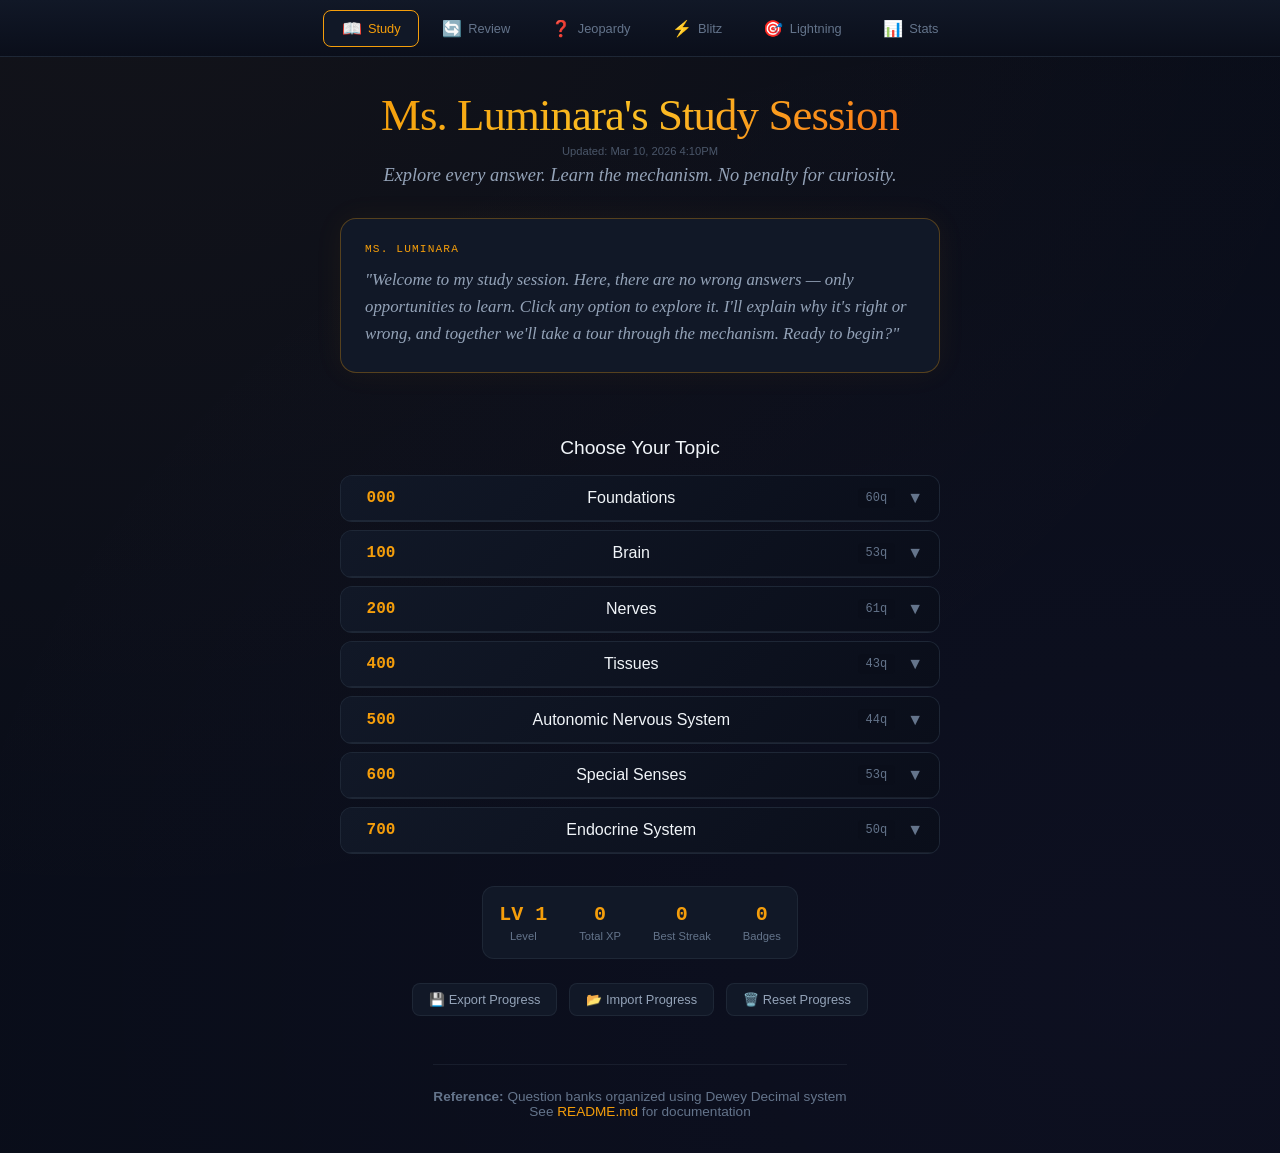
==== index.html @ c0845fdb "Update timestamp to 4:10PM 🤖 Generated with [Claude Code](https://claude.com/claude-code)  Co-Author" ====
<!DOCTYPE html>
<html lang="en">
<head>
  <meta charset="UTF-8">
  <meta name="viewport" content="width=device-width, initial-scale=1.0, maximum-scale=1.0, user-scalable=no, viewport-fit=cover">
  <meta name="apple-mobile-web-app-capable" content="yes">
  <meta name="apple-mobile-web-app-status-bar-style" content="black-translucent">
  <meta name="apple-mobile-web-app-title" content="Luminara Quiz">
  <meta name="theme-color" content="#f5c542">
  <meta name="description" content="Gamified anatomy & physiology quiz with RPG mechanics - by Ms. Luminara">
  <title>Ms. Luminara's Quiz Lab</title>

  <!-- PWA Manifest -->
  <link rel="manifest" href="manifest.json">

  <!-- iOS Icons -->
  <link rel="apple-touch-icon" href="icons/icon-192.png">
  <link rel="apple-touch-icon" sizes="180x180" href="icons/icon-180.png">

  <!-- Stylesheets -->
  <link rel="stylesheet" href="000-core/000.0-styles.css">
  <link rel="stylesheet" href="000-core/000.0-dev-panel.css">
  <style>
    /* ==================== MODE NAV TABS ==================== */
    .mode-nav {
      display: flex;
      justify-content: center;
      gap: 0.25rem;
      padding: 0.6rem 1rem;
      background: linear-gradient(180deg, var(--bg-card) 0%, var(--bg-deep) 100%);
      border-bottom: 1px solid var(--border);
      position: sticky;
      top: 0;
      z-index: 90;
    }

    .mode-tab {
      padding: 0.5rem 1.1rem;
      background: transparent;
      border: 1px solid transparent;
      border-radius: 8px;
      color: var(--text-dim);
      font-size: 0.8rem;
      cursor: pointer;
      transition: all 0.15s;
      display: flex;
      align-items: center;
      gap: 0.4rem;
      font-family: inherit;
    }

    .mode-tab:hover {
      background: var(--bg-card);
      color: var(--text-primary);
    }

    .mode-tab.active {
      background: var(--bg-card);
      border-color: var(--glow-warm);
      color: var(--glow-warm);
    }

    .mode-tab .icon { font-size: 1rem; }

    .mode-tab .badge {
      background: var(--incorrect);
      color: #fff;
      font-size: 0.6rem;
      padding: 0.1rem 0.4rem;
      border-radius: 10px;
      font-weight: 600;
      margin-left: 0.25rem;
    }

    /* ==================== MODULE CONTAINERS ==================== */
    .module-container { display: none; }
    .module-container.active { display: block; }

    /* ==================== BLITZ MODE ==================== */
    .blitz-container {
      max-width: 700px;
      margin: 2rem auto;
      padding: 0 1rem;
    }

    .blitz-header {
      background: var(--bg-card);
      border: 1px solid var(--border);
      border-radius: 12px;
      padding: 1.25rem;
      margin-bottom: 1rem;
      display: flex;
      justify-content: space-between;
      align-items: center;
    }

    .blitz-timer {
      font-size: 2.5rem;
      font-weight: 700;
      color: var(--glow-warm);
      font-variant-numeric: tabular-nums;
    }

    .blitz-timer.warning { color: #fbbf24; }
    .blitz-timer.danger { color: var(--incorrect); animation: blink 0.5s infinite; }

    @keyframes blink {
      0%, 100% { opacity: 1; }
      50% { opacity: 0.5; }
    }

    .blitz-score-display {
      text-align: right;
    }

    .blitz-score-display .score {
      font-size: 2rem;
      font-weight: 700;
      color: var(--correct);
    }

    .blitz-score-display .label {
      font-size: 0.75rem;
      color: var(--text-muted);
    }

    .blitz-start-btn {
      width: 100%;
      padding: 1.25rem;
      background: linear-gradient(135deg, var(--glow-warm) 0%, #f59e0b 100%);
      border: none;
      border-radius: 10px;
      color: #000;
      font-size: 1.2rem;
      font-weight: 700;
      cursor: pointer;
      transition: transform 0.1s, box-shadow 0.2s;
      margin-bottom: 1rem;
    }

    .blitz-start-btn:hover {
      transform: scale(1.02);
      box-shadow: 0 4px 20px rgba(245, 158, 11, 0.3);
    }

    .blitz-question-card {
      background: var(--bg-card);
      border: 1px solid var(--border);
      border-radius: 12px;
      padding: 1.5rem;
      margin-bottom: 1rem;
    }

    .blitz-question-text {
      font-size: 1.1rem;
      margin-bottom: 1rem;
      line-height: 1.5;
    }

    .blitz-options {
      display: grid;
      grid-template-columns: 1fr 1fr;
      gap: 0.75rem;
    }

    .blitz-option {
      padding: 1rem;
      background: var(--bg-card);
      border: 2px solid var(--border);
      border-radius: 8px;
      color: var(--text-primary);
      font-size: 0.9rem;
      cursor: pointer;
      transition: all 0.1s;
      text-align: center;
    }

    .blitz-option:hover:not(.disabled) {
      border-color: var(--glow-warm);
      background: var(--bg-card-hover);
    }

    .blitz-option.correct { background: var(--correct-soft); border-color: var(--correct); }
    .blitz-option.incorrect { background: var(--incorrect-soft); border-color: var(--incorrect); }
    .blitz-option.disabled { cursor: default; }

    .blitz-result {
      text-align: center;
      padding: 2rem;
    }

    .blitz-result .final-score {
      font-size: 4rem;
      font-weight: 700;
      color: var(--glow-warm);
    }

    .blitz-result .result-label {
      font-size: 1.2rem;
      color: var(--text-muted);
      margin-bottom: 1rem;
    }

    .blitz-result .xp-earned {
      font-size: 1.5rem;
      color: var(--correct);
      margin-top: 1rem;
    }

    /* ==================== JEOPARDY MODE ==================== */
    .jeopardy-container {
      max-width: 800px;
      margin: 2rem auto;
      padding: 0 1rem;
    }

    .jeopardy-clue-card {
      background: linear-gradient(135deg, #1a237e 0%, #0d47a1 100%);
      border: 3px solid #ffd700;
      border-radius: 16px;
      padding: 2.5rem;
      margin-bottom: 1.5rem;
      text-align: center;
      box-shadow: 0 8px 32px rgba(26, 35, 126, 0.5);
    }

    .jeopardy-category {
      font-size: 0.8rem;
      text-transform: uppercase;
      letter-spacing: 2px;
      color: rgba(255, 215, 0, 0.7);
      margin-bottom: 0.5rem;
    }

    .jeopardy-value {
      font-size: 2rem;
      font-weight: 700;
      color: #ffd700;
      margin-bottom: 1rem;
      text-shadow: 0 2px 8px rgba(0,0,0,0.3);
    }

    .jeopardy-clue-text {
      font-family: 'Georgia', serif;
      font-size: 1.4rem;
      color: #fff;
      line-height: 1.7;
      font-style: italic;
    }

    .jeopardy-answer-grid {
      display: grid;
      grid-template-columns: 1fr 1fr;
      gap: 1rem;
    }

    .jeopardy-answer-btn {
      padding: 1.25rem;
      background: var(--bg-card);
      border: 2px solid var(--border);
      border-radius: 10px;
      color: var(--text-primary);
      font-size: 1rem;
      cursor: pointer;
      transition: all 0.15s;
    }

    .jeopardy-answer-btn:hover:not(.disabled) {
      border-color: #ffd700;
      background: var(--bg-card-hover);
      transform: translateY(-2px);
    }

    .jeopardy-answer-btn.correct {
      background: rgba(52, 211, 153, 0.2);
      border-color: var(--correct);
    }

    .jeopardy-answer-btn.incorrect {
      background: var(--incorrect-soft);
      border-color: var(--incorrect);
    }

    .jeopardy-nav {
      display: flex;
      justify-content: center;
      gap: 1rem;
      margin-top: 1.5rem;
    }

    /* ==================== SRS REVIEW MODE ==================== */
    .review-container {
      max-width: 800px;
      margin: 2rem auto;
      padding: 0 1rem;
    }

    .review-header {
      background: var(--bg-card);
      border: 1px solid var(--border);
      border-radius: 12px;
      padding: 1.25rem;
      margin-bottom: 1rem;
      display: flex;
      justify-content: space-between;
      align-items: center;
    }

    .review-due-info {
      display: flex;
      flex-direction: column;
    }

    .review-due-count {
      font-size: 2rem;
      font-weight: 700;
      color: var(--glow-warm);
    }

    .review-due-label {
      font-size: 0.8rem;
      color: var(--text-muted);
    }

    .review-badges {
      display: flex;
      gap: 0.5rem;
    }

    .review-badge {
      padding: 0.3rem 0.6rem;
      border-radius: 6px;
      font-size: 0.7rem;
      font-weight: 600;
    }

    .review-badge.overdue { background: var(--incorrect-soft); color: var(--incorrect); }
    .review-badge.due { background: rgba(245, 197, 66, 0.2); color: var(--glow-warm); }
    .review-badge.new { background: rgba(52, 211, 153, 0.2); color: var(--correct); }

    .srs-buttons {
      display: flex;
      gap: 0.5rem;
      padding: 1rem;
      background: var(--bg-card);
      border-top: 1px solid var(--border);
      border-radius: 0 0 12px 12px;
    }

    .srs-btn {
      flex: 1;
      padding: 0.75rem 0.5rem;
      border: 1px solid var(--border);
      border-radius: 8px;
      background: var(--bg-card-hover);
      color: var(--text-muted);
      font-size: 0.8rem;
      cursor: pointer;
      transition: all 0.15s;
      text-align: center;
    }

    .srs-btn:hover { background: rgba(255,255,255,0.05); color: var(--text-primary); }

    .srs-btn.again { border-color: var(--incorrect); }
    .srs-btn.again:hover { background: var(--incorrect-soft); color: var(--incorrect); }
    .srs-btn.hard { border-color: #fbbf24; }
    .srs-btn.good { border-color: var(--correct); }
    .srs-btn.easy { border-color: #60a5fa; }

    .srs-btn .interval {
      display: block;
      font-size: 0.65rem;
      margin-top: 0.2rem;
      opacity: 0.7;
    }

    .review-empty {
      text-align: center;
      padding: 4rem 2rem;
      color: var(--text-muted);
    }

    .review-empty .icon { font-size: 4rem; margin-bottom: 1rem; }

    /* ==================== LIGHTNING MODE ==================== */
    .lightning-container {
      max-width: 700px;
      margin: 2rem auto;
      padding: 0 1rem;
    }

    .lightning-header {
      background: var(--bg-card);
      border: 1px solid var(--border);
      border-radius: 12px;
      padding: 1rem;
      margin-bottom: 1rem;
      display: flex;
      justify-content: space-between;
      align-items: center;
    }

    .lightning-progress {
      display: flex;
      gap: 0.5rem;
      align-items: center;
    }

    .lightning-dot {
      width: 12px;
      height: 12px;
      border-radius: 50%;
      background: var(--bg-card-hover);
      border: 1px solid var(--border);
    }

    .lightning-dot.correct { background: var(--correct); border-color: var(--correct); }
    .lightning-dot.wrong { background: var(--incorrect); border-color: var(--incorrect); }
    .lightning-dot.current { border-color: var(--glow-warm); box-shadow: 0 0 8px var(--glow-warm); }

    .lightning-strikes {
      display: flex;
      gap: 0.25rem;
      font-size: 1.5rem;
    }

    .lightning-strikes .strike { opacity: 0.2; }
    .lightning-strikes .strike.active { opacity: 1; }

    /* ==================== STATS VIEW ==================== */
    .stats-container {
      max-width: 900px;
      margin: 2rem auto;
      padding: 0 1rem;
    }

    .stats-grid {
      display: grid;
      grid-template-columns: repeat(auto-fit, minmax(180px, 1fr));
      gap: 1rem;
      margin-bottom: 2rem;
    }

    .stat-card {
      background: var(--bg-card);
      border: 1px solid var(--border);
      border-radius: 12px;
      padding: 1.5rem;
      text-align: center;
    }

    .stat-card .stat-value {
      font-size: 2.5rem;
      font-weight: 700;
      color: var(--glow-warm);
    }

    .stat-card .stat-label {
      font-size: 0.8rem;
      color: var(--text-muted);
      margin-top: 0.25rem;
    }

    .mastery-section {
      background: var(--bg-card);
      border: 1px solid var(--border);
      border-radius: 12px;
      padding: 1.5rem;
      margin-bottom: 1.5rem;
    }

    .mastery-title {
      font-size: 0.75rem;
      text-transform: uppercase;
      letter-spacing: 1px;
      color: var(--text-muted);
      margin-bottom: 1rem;
    }

    .mastery-row {
      display: flex;
      align-items: center;
      gap: 1rem;
      margin-bottom: 0.75rem;
    }

    .mastery-label { flex: 1; font-size: 0.9rem; }

    .mastery-bar {
      width: 150px;
      height: 8px;
      background: var(--bg-card);
      border-radius: 4px;
      overflow: hidden;
    }

    .mastery-fill {
      height: 100%;
      background: linear-gradient(90deg, var(--glow-warm), var(--correct));
      border-radius: 4px;
      transition: width 0.3s;
    }

    .mastery-pct {
      width: 40px;
      text-align: right;
      font-size: 0.85rem;
      color: var(--text-muted);
    }

    /* ==================== RESPONSIVE ==================== */
    @media (max-width: 768px) {
      .mode-nav {
        overflow-x: auto;
        justify-content: flex-start;
        padding: 0.5rem;
      }

      .mode-tab {
        padding: 0.4rem 0.8rem;
        font-size: 0.75rem;
        white-space: nowrap;
      }

      .blitz-options,
      .jeopardy-answer-grid {
        grid-template-columns: 1fr;
      }

      .blitz-timer { font-size: 2rem; }
    }
  </style>
</head>
<body>
  <!-- Loading Overlay -->
  <div id="loader" class="hidden">
    <div class="loader-content">
      <div class="spinner"></div>
      <p>Loading questions...</p>
    </div>
  </div>

  <!-- Error Message -->
  <div id="errorMessage" class="hidden"></div>

  <!-- Mode Navigation -->
  <nav class="mode-nav" id="modeNav">
    <button class="mode-tab active" data-mode="study">
      <span class="icon">📖</span> Study
    </button>
    <button class="mode-tab" data-mode="review">
      <span class="icon">🔄</span> Review
      <span class="badge" id="dueBadge" style="display:none">0</span>
    </button>
    <button class="mode-tab" data-mode="jeopardy">
      <span class="icon">❓</span> Jeopardy
    </button>
    <button class="mode-tab" data-mode="blitz">
      <span class="icon">⚡</span> Blitz
    </button>
    <button class="mode-tab" data-mode="lightning">
      <span class="icon">🎯</span> Lightning
    </button>
    <button class="mode-tab" data-mode="stats">
      <span class="icon">📊</span> Stats
    </button>
  </nav>

  <!-- Study Module (Original landing + study view) -->
  <div class="module-container active" id="module-study">
    <!-- Landing Page -->
    <div id="landing">
      <div class="landing-content">
        <div class="landing-header">
          <h1>Ms. Luminara's Study Session</h1>
        </div>
        <div class="header-toolbar">
          <span class="last-updated">Updated: Mar 10, 2026 4:10PM</span>
        </div>
        <p class="subtitle">Explore every answer. Learn the mechanism. No penalty for curiosity.</p>

        <div class="luminara-welcome">
          <div class="speaker">Ms. Luminara</div>
          <p>"Welcome to my study session. Here, there are no wrong answers — only opportunities to learn. Click any option to explore it. I'll explain why it's right or wrong, and together we'll take a tour through the mechanism. Ready to begin?"</p>
        </div>

        <h2>Choose Your Topic</h2>
        <div id="quizSelect" class="quiz-select">
          <div class="loading-placeholder">Loading categories...</div>
        </div>

        <div id="landingStats" class="landing-stats"></div>

        <div class="progress-controls">
          <button class="progress-btn" onclick="exportProgress()" title="Download your progress as a file">
            💾 Export Progress
          </button>
          <button class="progress-btn" onclick="document.getElementById('importFile').click()" title="Load progress from a file">
            📂 Import Progress
          </button>
          <input type="file" id="importFile" accept=".json" style="display:none" onchange="importProgress(this)">
          <button class="progress-btn danger" onclick="confirmResetProgress()" title="Start fresh">
            🗑️ Reset Progress
          </button>
        </div>

        <div class="reference-note">
          <p><strong>Reference:</strong> Question banks organized using Dewey Decimal system</p>
          <p>See <a href="README.md">README.md</a> for documentation</p>
        </div>
      </div>
    </div>

    <!-- Study View -->
    <div id="studyView">
      <div id="statsBar" class="stats-bar"></div>

      <div class="progress-bar">
        <div id="progressFill" class="progress-fill"></div>
      </div>

      <div class="nav-header">
        <button class="nav-btn" onclick="goHome()">← Back to Topics</button>
        <span id="progressInfo">Question 1 of 10</span>
      </div>

      <div id="questionArea"></div>

      <div class="nav-footer">
        <button id="prevBtn" class="nav-btn" onclick="prevQuestion()">← Previous</button>
        <button id="nextBtn" class="nav-btn primary" onclick="nextQuestion()">Next →</button>
      </div>
    </div>
  </div>

  <!-- Review Module (SRS) -->
  <div class="module-container" id="module-review">
    <div class="review-container">
      <div class="review-header">
        <div class="review-due-info">
          <div class="review-due-count" id="reviewDueCount">0</div>
          <div class="review-due-label">questions to review</div>
        </div>
        <div class="review-badges" id="reviewBadges"></div>
      </div>
      <div id="reviewArea">
        <div class="review-empty">
          <div class="icon">✨</div>
          <h3>All caught up!</h3>
          <p>No reviews due right now. Come back later or study new topics.</p>
        </div>
      </div>
    </div>
  </div>

  <!-- Jeopardy Module -->
  <div class="module-container" id="module-jeopardy">
    <div class="jeopardy-container">
      <div id="jeopardyArea">
        <div class="loading">Loading Jeopardy...</div>
      </div>
    </div>
  </div>

  <!-- Blitz Module -->
  <div class="module-container" id="module-blitz">
    <div class="blitz-container">
      <div class="blitz-header">
        <div class="blitz-timer" id="blitzTimer">1:00</div>
        <div class="blitz-score-display">
          <div class="score" id="blitzScore">0</div>
          <div class="label">correct</div>
        </div>
      </div>
      <button class="blitz-start-btn" id="blitzStartBtn" onclick="QuizModes.startBlitz()">
        Start 60-Second Blitz!
      </button>
      <div id="blitzQuestion"></div>
    </div>
  </div>

  <!-- Lightning Module -->
  <div class="module-container" id="module-lightning">
    <div class="lightning-container">
      <div class="lightning-header">
        <div class="lightning-progress" id="lightningProgress"></div>
        <div class="lightning-strikes" id="lightningStrikes">
          <span class="strike active">❌</span>
          <span class="strike active">❌</span>
          <span class="strike active">❌</span>
        </div>
      </div>
      <button class="blitz-start-btn" id="lightningStartBtn" onclick="QuizModes.startLightning()">
        Start Lightning Round (10 Questions)
      </button>
      <div id="lightningQuestion"></div>
    </div>
  </div>

  <!-- Stats Module -->
  <div class="module-container" id="module-stats">
    <div class="stats-container">
      <div class="stats-grid" id="statsGrid"></div>
      <div class="mastery-section" id="masterySection">
        <div class="mastery-title">Category Mastery</div>
        <div id="masteryBars"></div>
      </div>
    </div>
  </div>

  <!-- Dev Panel -->
  <div id="devPanel" class="dev-panel hidden">
    <div class="dev-panel-header">
      <span>Dev Tools</span>
      <button onclick="toggleDevPanel()" class="dev-close">×</button>
    </div>
    <div class="dev-panel-content">
      <div class="dev-section">
        <h4>Quick Actions</h4>
        <button onclick="location.reload()" class="dev-btn">Refresh Page</button>
        <button onclick="reloadStyles()" class="dev-btn">Reload CSS</button>
        <button onclick="reloadQuestions()" class="dev-btn">Reload Questions</button>
      </div>
      <div class="dev-section">
        <h4>Live CSS Tweaks</h4>
        <label>Background: <input type="color" id="devBgColor" value="#0a0e1a" onchange="updateCSSVar('--bg-deep', this.value)"></label>
        <label>Glow: <input type="color" id="devGlowColor" value="#f59e0b" onchange="updateCSSVar('--glow-warm', this.value)"></label>
      </div>
    </div>
  </div>

  <!-- Core Scripts -->
  <script src="000-core/000.0-dev-tools.js"></script>
  <script src="000-core/000.4-persistence.js"></script>
  <script src="000-core/000.3-gamification.js"></script>
  <script src="000-core/000.6-scaffolding.js"></script>
  <script src="000-core/000.7-d20-system.js"></script>
  <script src="000-core/000.8-loot-system.js"></script>
  <script src="000-core/000.2-renderer.js"></script>
  <!-- Renderer Extension Modules -->
  <script src="000-core/000.2.2-renderer-inventory.js"></script>
  <script src="000-core/000.2.3-renderer-d20-ui.js"></script>
  <script src="000-core/000.1-app.js"></script>

  <!-- Mode Manager Script -->
  <script>
    /**
     * QuizModes - Manages Blitz, Lightning, Jeopardy, and Review modes
     * Integrates with the existing LuminaraQuiz system
     */
    const QuizModes = {
      questions: [],
      srsData: {},
      currentMode: 'study',
      mentorStyles: ['luminara', 'frizzle', 'feynman'],
      wrongHistory: {},

      // Blitz state
      blitz: { active: false, timer: 60, score: 0, index: 0, interval: null },

      // Lightning state
      lightning: { active: false, index: 0, strikes: 3, results: [], maxQuestions: 10 },

      // Jeopardy state
      jeopardy: { index: 0, score: 0 },

      // ==================== INIT ====================
      async init() {
        this.loadSrsData();
        await this.loadAllQuestions();
        this.setupModeNavigation();
        this.updateDueBadge();
      },

      loadSrsData() {
        const srs = localStorage.getItem('luminara_srs_data');
        const wrong = localStorage.getItem('luminara_wrong_history');
        if (srs) this.srsData = JSON.parse(srs);
        if (wrong) this.wrongHistory = JSON.parse(wrong);
      },

      saveSrsData() {
        localStorage.setItem('luminara_srs_data', JSON.stringify(this.srsData));
        localStorage.setItem('luminara_wrong_history', JSON.stringify(this.wrongHistory));
      },

      async loadAllQuestions() {
        try {
          const registry = await fetch('000-core/question-registry.json').then(r => r.json());
          for (const cat of registry.categories) {
            for (const bank of cat.banks) {
              try {
                const data = await fetch(`${cat.folder}/${bank.file}`).then(r => r.json());
                if (data.questions) {
                  data.questions.forEach(q => {
                    q._category = cat.name;
                    q._bank = bank.title || bank.name;
                    this.questions.push(q);
                  });
                }
              } catch (e) {}
            }
          }
          this.shuffleArray(this.questions);
        } catch (e) {
          console.error('Failed to load questions:', e);
        }
      },

      shuffleArray(arr) {
        for (let i = arr.length - 1; i > 0; i--) {
          const j = Math.floor(Math.random() * (i + 1));
          [arr[i], arr[j]] = [arr[j], arr[i]];
        }
      },

      // ==================== MODE NAVIGATION ====================
      setupModeNavigation() {
        document.querySelectorAll('.mode-tab').forEach(tab => {
          tab.addEventListener('click', () => {
            const mode = tab.dataset.mode;
            this.switchMode(mode);
          });
        });
      },

      switchMode(mode) {
        this.currentMode = mode;

        // Update tabs
        document.querySelectorAll('.mode-tab').forEach(t => t.classList.remove('active'));
        document.querySelector(`[data-mode="${mode}"]`)?.classList.add('active');

        // Update containers
        document.querySelectorAll('.module-container').forEach(c => c.classList.remove('active'));
        document.getElementById(`module-${mode}`)?.classList.add('active');

        // Special handling for Study mode - restore original landing/studyView visibility
        if (mode === 'study') {
          const landing = document.getElementById('landing');
          const studyView = document.getElementById('studyView');
          // If studyView is active (user was in a quiz), keep it visible
          // Otherwise show landing
          if (!studyView.classList.contains('active')) {
            landing.classList.remove('hidden');
          }
        }

        // Initialize mode
        if (mode === 'review') this.initReview();
        if (mode === 'jeopardy') this.initJeopardy();
        if (mode === 'stats') this.renderStats();
      },

      // ==================== DUE BADGE ====================
      updateDueBadge() {
        const due = this.getDueQuestions();
        const badge = document.getElementById('dueBadge');
        if (due.length > 0) {
          badge.style.display = 'inline';
          badge.textContent = due.length;
        } else {
          badge.style.display = 'none';
        }
      },

      getDueQuestions() {
        const now = Date.now();
        return this.questions.filter(q => {
          const srs = this.srsData[q.id];
          if (!srs) return true; // New
          return srs.nextReview <= now;
        });
      },

      // ==================== REVIEW MODE (SRS) ====================
      initReview() {
        const due = this.getDueQuestions();
        document.getElementById('reviewDueCount').textContent = due.length;

        // Badges
        const now = Date.now();
        let overdue = 0, dueNow = 0, newCards = 0;
        due.forEach(q => {
          const srs = this.srsData[q.id];
          if (!srs) { newCards++; }
          else if (srs.nextReview < now - 86400000) { overdue++; }
          else { dueNow++; }
        });

        const badges = document.getElementById('reviewBadges');
        badges.innerHTML = '';
        if (overdue) badges.innerHTML += `<span class="review-badge overdue">${overdue} overdue</span>`;
        if (dueNow) badges.innerHTML += `<span class="review-badge due">${dueNow} due</span>`;
        if (newCards) badges.innerHTML += `<span class="review-badge new">${newCards} new</span>`;

        // Render questions
        const area = document.getElementById('reviewArea');
        if (!due.length) {
          area.innerHTML = `
            <div class="review-empty">
              <div class="icon">✨</div>
              <h3>All caught up!</h3>
              <p>No reviews due right now. Come back later or study new topics.</p>
            </div>
          `;
          return;
        }

        area.innerHTML = due.slice(0, 5).map(q => this.renderReviewCard(q)).join('');
      },

      renderReviewCard(q) {
        const mentor = this.getMentorForQuestion(q.id);
        const srs = this.srsData[q.id] || { interval: 0, easeFactor: 2.5 };
        const isNew = !this.srsData[q.id];

        return `
          <div class="blitz-question-card" data-qid="${q.id}" data-mentor="${mentor}">
            <div style="font-size:0.7rem;color:var(--text-muted);margin-bottom:0.5rem;">
              ${q._category} ${isNew ? '<span style="color:var(--correct)">• NEW</span>' : ''}
            </div>
            <div class="blitz-question-text">${q.q}</div>
            <div class="blitz-options">
              ${q.options.map((opt, i) => `
                <button class="blitz-option" onclick="QuizModes.answerReview('${q.id}', ${i})">${opt}</button>
              `).join('')}
            </div>
            <div class="srs-buttons" id="srs-${q.id}" style="display:none;">
              <button class="srs-btn again" onclick="QuizModes.rateSrs('${q.id}', 0)">
                Again<span class="interval">&lt;1m</span>
              </button>
              <button class="srs-btn hard" onclick="QuizModes.rateSrs('${q.id}', 1)">
                Hard<span class="interval">${this.formatInterval(Math.max(1, srs.interval * 1.2))}</span>
              </button>
              <button class="srs-btn good" onclick="QuizModes.rateSrs('${q.id}', 2)">
                Good<span class="interval">${this.formatInterval(srs.interval < 1 ? 10 : srs.interval * srs.easeFactor)}</span>
              </button>
              <button class="srs-btn easy" onclick="QuizModes.rateSrs('${q.id}', 3)">
                Easy<span class="interval">${this.formatInterval(srs.interval < 1 ? 4*24*60 : srs.interval * srs.easeFactor * 1.5)}</span>
              </button>
            </div>
          </div>
        `;
      },

      answerReview(qid, optIndex) {
        const q = this.questions.find(q => q.id === qid);
        if (!q) return;

        const card = document.querySelector(`[data-qid="${qid}"]`);
        const options = card.querySelectorAll('.blitz-option');
        const isCorrect = optIndex === q.answer;

        options.forEach((opt, i) => {
          opt.classList.add('disabled');
          opt.onclick = null;
          if (i === q.answer) opt.classList.add('correct');
          if (i === optIndex && !isCorrect) opt.classList.add('incorrect');
        });

        // Show SRS buttons
        document.getElementById(`srs-${qid}`).style.display = 'flex';

        // Award XP via gamification if available
        if (typeof gamification !== 'undefined' && gamification && typeof persistence !== 'undefined') {
          if (isCorrect) {
            const result = gamification.processCorrectAnswer(qid, { completedWarmups: false, exploredWrongFirst: false });
            if (quiz && quiz.renderer) {
              quiz.renderer.renderStatsBar();
              quiz.renderer.showXPPopup(result.xp, gamification.getStreakMessage(result.streak), false);
            }
          } else {
            gamification.processWrongAnswer(qid);
            if (!this.wrongHistory[qid]) this.wrongHistory[qid] = [];
            const mentor = card.dataset.mentor;
            if (!this.wrongHistory[qid].includes(mentor)) {
              this.wrongHistory[qid].push(mentor);
            }
          }
        }
      },

      rateSrs(qid, rating) {
        const now = Date.now();
        let srs = this.srsData[qid] || { interval: 1, easeFactor: 2.5, reviewCount: 0 };

        if (rating === 0) {
          srs.interval = 1;
          srs.easeFactor = Math.max(1.3, srs.easeFactor - 0.2);
        } else if (rating === 1) {
          srs.interval = Math.max(1, srs.interval * 1.2);
          srs.easeFactor = Math.max(1.3, srs.easeFactor - 0.15);
        } else if (rating === 2) {
          srs.interval = srs.interval < 1 ? 10 : srs.interval * srs.easeFactor;
        } else {
          srs.interval = srs.interval < 1 ? 4 * 24 * 60 : srs.interval * srs.easeFactor * 1.5;
          srs.easeFactor += 0.1;
        }

        srs.nextReview = now + (srs.interval * 60 * 1000);
        srs.reviewCount = (srs.reviewCount || 0) + 1;

        this.srsData[qid] = srs;
        this.saveSrsData();

        // Replace buttons with confirmation
        const btns = document.getElementById(`srs-${qid}`);
        btns.innerHTML = `<div style="text-align:center;color:var(--correct);padding:0.5rem;width:100%;">
          ✓ Scheduled for ${this.formatInterval(srs.interval)}
        </div>`;

        this.updateDueBadge();
      },

      formatInterval(minutes) {
        if (!minutes || minutes < 1) return '<1m';
        if (minutes < 60) return `${Math.round(minutes)}m`;
        if (minutes < 24 * 60) return `${Math.round(minutes / 60)}h`;
        return `${Math.round(minutes / (24 * 60))}d`;
      },

      getMentorForQuestion(qid) {
        const used = this.wrongHistory[qid] || [];
        if (used.length > 0) {
          const available = this.mentorStyles.filter(s => !used.includes(s));
          if (available.length > 0) {
            return available[Math.floor(Math.random() * available.length)];
          }
        }
        return this.mentorStyles[Math.floor(Math.random() * this.mentorStyles.length)];
      },

      // ==================== JEOPARDY MODE ====================
      initJeopardy() {
        this.jeopardy.index = 0;
        this.shuffleArray(this.questions);
        this.renderJeopardyQuestion();
      },

      renderJeopardyQuestion() {
        const q = this.questions[this.jeopardy.index];
        if (!q) return;

        const clue = this.getJeopardyClue(q);
        const shuffledOpts = [...q.options].sort(() => Math.random() - 0.5);
        const value = (this.jeopardy.index + 1) * 100;

        document.getElementById('jeopardyArea').innerHTML = `
          <div class="jeopardy-clue-card">
            <div class="jeopardy-category">${q._category || 'Anatomy'}</div>
            <div class="jeopardy-value">$${value}</div>
            <div class="jeopardy-clue-text">"${clue}"</div>
          </div>
          <div class="jeopardy-answer-grid">
            ${shuffledOpts.map(opt => `
              <button class="jeopardy-answer-btn" onclick="QuizModes.answerJeopardy('${q.id}', '${opt.replace(/'/g, "\\'")}')">${opt}</button>
            `).join('')}
          </div>
          <div class="jeopardy-nav">
            <span style="color:var(--text-muted);">Score: <strong style="color:var(--glow-warm);">$${this.jeopardy.score}</strong></span>
          </div>
        `;
      },

      getJeopardyClue(q) {
        let clue = null;

        // Priority 1: Use the mechanism metaphor (best for Jeopardy - descriptive)
        if (q.mechanism?.metaphor) {
          clue = q.mechanism.metaphor;
        }
        // Priority 2: Use mechanism content
        else if (q.mechanism?.content) {
          clue = q.mechanism.content;
        }
        // Priority 3: Use the correct answer's explanation
        else if (q.optionExplains && q.optionExplains[q.answer]) {
          const exp = q.optionExplains[q.answer];
          clue = exp.text || (typeof exp === 'string' ? exp : null);
        }
        // Priority 4: General explanation
        else {
          clue = q.explain;
        }

        // Fallback to question itself
        if (!clue) return q.q;

        // Clean up clue text - remove verdict prefixes that don't work as clues
        clue = clue
          .replace(/^Correct!\s*/i, '')
          .replace(/^Incorrect[.!]?\s*/i, '')
          .replace(/^Yes[.!]?\s*/i, '')
          .replace(/^No[.!]?\s*/i, '')
          .replace(/^That's right[.!]?\s*/i, '')
          .replace(/^Stay close\s*—?\s*/i, '')
          .replace(/^Come with me\s*—?\s*/i, '')
          .replace(/^Let me show you\s*—?\s*/i, '');

        // Truncate very long clues for readability
        if (clue.length > 300) {
          clue = clue.substring(0, 297) + '...';
        }

        return clue;
      },

      answerJeopardy(qid, selectedOpt) {
        const q = this.questions.find(q => q.id === qid);
        if (!q) return;

        const correct = q.options[q.answer];
        const isCorrect = selectedOpt === correct;
        const value = (this.jeopardy.index + 1) * 100;

        document.querySelectorAll('.jeopardy-answer-btn').forEach(btn => {
          btn.classList.add('disabled');
          btn.onclick = null;
          if (btn.textContent === correct) btn.classList.add('correct');
          if (btn.textContent === selectedOpt && !isCorrect) btn.classList.add('incorrect');
        });

        if (isCorrect) {
          this.jeopardy.score += value;
        }

        // Award XP
        if (typeof gamification !== 'undefined' && gamification) {
          if (isCorrect) {
            gamification.processCorrectAnswer(qid, { completedWarmups: false, exploredWrongFirst: false });
          } else {
            gamification.processWrongAnswer(qid);
          }
          if (quiz && quiz.renderer) quiz.renderer.renderStatsBar();
        }

        setTimeout(() => {
          this.jeopardy.index++;
          if (this.jeopardy.index >= this.questions.length) {
            this.jeopardy.index = 0;
            this.shuffleArray(this.questions);
          }
          this.renderJeopardyQuestion();
        }, 1500);
      },

      // ==================== BLITZ MODE ====================
      startBlitz() {
        this.blitz = { active: true, timer: 60, score: 0, index: 0, interval: null };
        this.shuffleArray(this.questions);

        document.getElementById('blitzStartBtn').style.display = 'none';
        document.getElementById('blitzScore').textContent = '0';
        document.getElementById('blitzTimer').className = 'blitz-timer';

        this.renderBlitzQuestion();

        this.blitz.interval = setInterval(() => {
          this.blitz.timer--;
          const el = document.getElementById('blitzTimer');
          el.textContent = `0:${this.blitz.timer.toString().padStart(2, '0')}`;

          if (this.blitz.timer <= 10) el.className = 'blitz-timer danger';
          else if (this.blitz.timer <= 20) el.className = 'blitz-timer warning';

          if (this.blitz.timer <= 0) this.endBlitz();
        }, 1000);
      },

      renderBlitzQuestion() {
        if (!this.blitz.active) return;
        const q = this.questions[this.blitz.index % this.questions.length];

        document.getElementById('blitzQuestion').innerHTML = `
          <div class="blitz-question-card">
            <div class="blitz-question-text">${q.q}</div>
            <div class="blitz-options">
              ${q.options.map((opt, i) => `
                <button class="blitz-option" onclick="QuizModes.answerBlitz('${q.id}', ${i})">${opt}</button>
              `).join('')}
            </div>
          </div>
        `;
      },

      answerBlitz(qid, optIndex) {
        if (!this.blitz.active) return;
        const q = this.questions.find(q => q.id === qid);
        if (!q) return;

        if (optIndex === q.answer) {
          this.blitz.score++;
          document.getElementById('blitzScore').textContent = this.blitz.score;
        }

        this.blitz.index++;
        this.renderBlitzQuestion();
      },

      endBlitz() {
        clearInterval(this.blitz.interval);
        this.blitz.active = false;

        const score = this.blitz.score;
        const xp = score * 15;

        // Award XP
        if (typeof persistence !== 'undefined') {
          persistence.addXP(xp);
          if (quiz && quiz.renderer) quiz.renderer.renderStatsBar();
        }

        document.getElementById('blitzQuestion').innerHTML = `
          <div class="blitz-result">
            <div class="result-label">Time's Up!</div>
            <div class="final-score">${score}</div>
            <div class="result-label">questions correct</div>
            <div class="xp-earned">+${xp} XP</div>
          </div>
        `;

        document.getElementById('blitzStartBtn').style.display = 'block';
        document.getElementById('blitzStartBtn').textContent = 'Play Again';
        document.getElementById('blitzTimer').textContent = '1:00';
        document.getElementById('blitzTimer').className = 'blitz-timer';
      },

      // ==================== LIGHTNING MODE ====================
      startLightning() {
        this.lightning = { active: true, index: 0, strikes: 3, results: [], maxQuestions: 10 };
        this.shuffleArray(this.questions);

        document.getElementById('lightningStartBtn').style.display = 'none';
        this.renderLightningProgress();
        this.renderLightningQuestion();
      },

      renderLightningProgress() {
        const prog = document.getElementById('lightningProgress');
        prog.innerHTML = Array(this.lightning.maxQuestions).fill(0).map((_, i) => {
          let cls = 'lightning-dot';
          if (i < this.lightning.results.length) {
            cls += this.lightning.results[i] ? ' correct' : ' wrong';
          } else if (i === this.lightning.index) {
            cls += ' current';
          }
          return `<div class="${cls}"></div>`;
        }).join('');

        const strikes = document.getElementById('lightningStrikes');
        strikes.innerHTML = [0, 1, 2].map(i =>
          `<span class="strike ${i < this.lightning.strikes ? 'active' : ''}">${i < this.lightning.strikes ? '❌' : '💀'}</span>`
        ).join('');
      },

      renderLightningQuestion() {
        if (!this.lightning.active) return;

        if (this.lightning.strikes <= 0 || this.lightning.index >= this.lightning.maxQuestions) {
          this.endLightning();
          return;
        }

        const q = this.questions[this.lightning.index % this.questions.length];

        document.getElementById('lightningQuestion').innerHTML = `
          <div class="blitz-question-card">
            <div style="font-size:0.75rem;color:var(--text-muted);margin-bottom:0.5rem;">
              Question ${this.lightning.index + 1} of ${this.lightning.maxQuestions}
            </div>
            <div class="blitz-question-text">${q.q}</div>
            <div class="blitz-options">
              ${q.options.map((opt, i) => `
                <button class="blitz-option" onclick="QuizModes.answerLightning('${q.id}', ${i})">${opt}</button>
              `).join('')}
            </div>
          </div>
        `;
      },

      answerLightning(qid, optIndex) {
        if (!this.lightning.active) return;
        const q = this.questions.find(q => q.id === qid);
        if (!q) return;

        const isCorrect = optIndex === q.answer;
        this.lightning.results.push(isCorrect);

        if (!isCorrect) {
          this.lightning.strikes--;
        }

        // Show feedback
        const options = document.querySelectorAll('#lightningQuestion .blitz-option');
        options.forEach((opt, i) => {
          opt.classList.add('disabled');
          opt.onclick = null;
          if (i === q.answer) opt.classList.add('correct');
          if (i === optIndex && !isCorrect) opt.classList.add('incorrect');
        });

        this.renderLightningProgress();

        setTimeout(() => {
          this.lightning.index++;
          this.renderLightningQuestion();
        }, 800);
      },

      endLightning() {
        this.lightning.active = false;
        const correct = this.lightning.results.filter(r => r).length;
        const total = this.lightning.results.length;
        const xp = correct * 20;

        // Award XP
        if (typeof persistence !== 'undefined') {
          persistence.addXP(xp);
          if (quiz && quiz.renderer) quiz.renderer.renderStatsBar();
        }

        const won = this.lightning.strikes > 0 && correct === this.lightning.maxQuestions;

        document.getElementById('lightningQuestion').innerHTML = `
          <div class="blitz-result">
            <div class="result-label">${won ? 'Perfect Round!' : this.lightning.strikes <= 0 ? 'Struck Out!' : 'Round Complete'}</div>
            <div class="final-score">${correct}/${total}</div>
            <div class="result-label">questions correct</div>
            <div class="xp-earned">+${xp} XP</div>
          </div>
        `;

        document.getElementById('lightningStartBtn').style.display = 'block';
        document.getElementById('lightningStartBtn').textContent = 'Play Again';
      },

      // ==================== STATS ====================
      renderStats() {
        const stats = typeof gamification !== 'undefined' && gamification ?
          gamification.getStats() : { level: 1, totalXP: 0, currentStreak: 0, bestStreak: 0, totalAnswered: 0, accuracy: 0 };

        document.getElementById('statsGrid').innerHTML = `
          <div class="stat-card">
            <div class="stat-value">${stats.level}</div>
            <div class="stat-label">Level</div>
          </div>
          <div class="stat-card">
            <div class="stat-value">${stats.totalXP.toLocaleString()}</div>
            <div class="stat-label">Total XP</div>
          </div>
          <div class="stat-card">
            <div class="stat-value">${stats.currentStreak}</div>
            <div class="stat-label">Current Streak</div>
          </div>
          <div class="stat-card">
            <div class="stat-value">${stats.bestStreak}</div>
            <div class="stat-label">Best Streak</div>
          </div>
          <div class="stat-card">
            <div class="stat-value">${stats.totalAnswered}</div>
            <div class="stat-label">Answered</div>
          </div>
          <div class="stat-card">
            <div class="stat-value">${stats.accuracy}%</div>
            <div class="stat-label">Accuracy</div>
          </div>
        `;

        // Category mastery
        const categories = {};
        this.questions.forEach(q => {
          if (!categories[q._category]) categories[q._category] = { total: 0, reviewed: 0 };
          categories[q._category].total++;
          if (this.srsData[q.id]) categories[q._category].reviewed++;
        });

        document.getElementById('masteryBars').innerHTML = Object.entries(categories).map(([cat, data]) => {
          const pct = data.total > 0 ? Math.round((data.reviewed / data.total) * 100) : 0;
          return `
            <div class="mastery-row">
              <span class="mastery-label">${cat}</span>
              <div class="mastery-bar"><div class="mastery-fill" style="width:${pct}%"></div></div>
              <span class="mastery-pct">${pct}%</span>
            </div>
          `;
        }).join('');
      }
    };

    // Initialize after main quiz loads
    document.addEventListener('DOMContentLoaded', () => {
      setTimeout(() => QuizModes.init(), 500);
    });
  </script>

  <!-- Service Worker Registration for PWA -->
  <script>
    if ('serviceWorker' in navigator) {
      window.addEventListener('load', () => {
        navigator.serviceWorker.register('./sw.js')
          .then((registration) => {
            console.log('[PWA] Service Worker registered:', registration.scope);
          })
          .catch((error) => {
            console.warn('[PWA] Service Worker registration failed:', error);
          });
      });
    }
  </script>
</body>
</html>
---- 000-core/000.0-styles.css ----
/**
 * Ms. Luminara Quiz System - Core Styles
 * 000.0-styles.css
 */

:root {
  --bg-deep: #0a0e1a;
  --bg-card: #111827;
  --bg-card-hover: #1a2332;
  --glow-warm: #f59e0b;
  --glow-warm-soft: rgba(245, 158, 11, 0.15);
  --glow-warm-ghost: rgba(245, 158, 11, 0.06);
  --correct: #10b981;
  --correct-soft: rgba(16, 185, 129, 0.15);
  --incorrect: #ef4444;
  --incorrect-soft: rgba(239, 68, 68, 0.15);
  --explore: #8b5cf6;
  --explore-soft: rgba(139, 92, 246, 0.15);
  --text-primary: #f1f5f9;
  --text-secondary: #94a3b8;
  --text-dim: #64748b;
  --border: rgba(148, 163, 184, 0.1);
  --border-warm: rgba(245, 158, 11, 0.3);
}

* { margin: 0; padding: 0; box-sizing: border-box; }

body {
  background: var(--bg-deep);
  color: var(--text-primary);
  font-family: 'DM Sans', sans-serif;
  min-height: 100vh;
  overflow-x: hidden;
}

body::before {
  content: '';
  position: fixed;
  top: -50%; left: -50%;
  width: 200%; height: 200%;
  background: radial-gradient(ellipse at 30% 20%, rgba(245, 158, 11, 0.04) 0%, transparent 50%),
              radial-gradient(ellipse at 70% 80%, rgba(139, 92, 246, 0.03) 0%, transparent 50%);
  z-index: 0;
  pointer-events: none;
}

.container {
  max-width: 900px;
  margin: 0 auto;
  padding: 2rem 1.5rem;
  position: relative;
  z-index: 1;
}

/* ═══════════════════════════════════════════════════════════════
   LANDING PAGE
   ═══════════════════════════════════════════════════════════════ */

.landing {
  min-height: 90vh;
  display: flex;
  flex-direction: column;
  align-items: center;
  justify-content: center;
  text-align: center;
  animation: fadeIn 0.8s ease;
}

.landing-icon {
  font-size: 4rem;
  margin-bottom: 1rem;
  filter: drop-shadow(0 0 20px rgba(245, 158, 11, 0.4));
}

.landing h1 {
  font-family: 'Crimson Pro', serif;
  font-size: 2.8rem;
  font-weight: 300;
  letter-spacing: -0.02em;
  margin-bottom: 0.5rem;
  background: linear-gradient(135deg, var(--glow-warm), #fbbf24, #f97316);
  -webkit-background-clip: text;
  -webkit-text-fill-color: transparent;
  background-clip: text;
}

.landing .subtitle {
  font-family: 'Crimson Pro', serif;
  font-size: 1.15rem;
  font-style: italic;
  color: var(--text-secondary);
  margin-bottom: 1rem;
  font-weight: 300;
}

.landing .intro {
  font-family: 'Crimson Pro', serif;
  font-size: 1rem;
  color: var(--text-secondary);
  max-width: 600px;
  line-height: 1.7;
  margin-bottom: 2rem;
}

/* Quiz Selection */
.quiz-select {
  display: flex;
  flex-direction: column;
  gap: 1rem;
  width: 100%;
  max-width: 520px;
}

.quiz-btn {
  background: var(--bg-card);
  border: 1px solid var(--border);
  border-radius: 12px;
  padding: 1.25rem 1.5rem;
  color: var(--text-primary);
  font-family: 'DM Sans', sans-serif;
  font-size: 1rem;
  cursor: pointer;
  text-align: left;
  transition: all 0.25s ease;
  display: flex;
  justify-content: space-between;
  align-items: center;
}

.quiz-btn:hover {
  background: var(--bg-card-hover);
  border-color: var(--border-warm);
  box-shadow: 0 0 30px var(--glow-warm-ghost);
  transform: translateY(-2px);
}

.quiz-btn .label { font-weight: 500; }
.quiz-btn .count { color: var(--text-dim); font-size: 0.85rem; }

.quiz-btn.loading {
  opacity: 0.6;
  cursor: wait;
}

/* ═══════════════════════════════════════════════════════════════
   STUDY VIEW
   ═══════════════════════════════════════════════════════════════ */

.study-view { display: none; animation: fadeIn 0.5s ease; }
.study-view.active { display: block; }

.top-bar {
  display: flex;
  justify-content: space-between;
  align-items: center;
  margin-bottom: 2rem;
  padding-bottom: 1rem;
  border-bottom: 1px solid var(--border);
}

.back-btn {
  background: none;
  border: none;
  color: var(--text-secondary);
  font-family: 'DM Sans', sans-serif;
  font-size: 0.9rem;
  cursor: pointer;
  display: flex;
  align-items: center;
  gap: 0.4rem;
  transition: color 0.2s;
}
.back-btn:hover { color: var(--glow-warm); }

.progress-info {
  font-family: 'JetBrains Mono', monospace;
  font-size: 0.8rem;
  color: var(--text-dim);
}

.progress-bar {
  width: 100%;
  height: 3px;
  background: var(--border);
  border-radius: 2px;
  margin-bottom: 2rem;
  overflow: hidden;
}

.progress-fill {
  height: 100%;
  background: linear-gradient(90deg, var(--glow-warm), #f97316);
  border-radius: 2px;
  transition: width 0.4s ease;
}

/* ═══════════════════════════════════════════════════════════════
   QUESTION CARD
   ═══════════════════════════════════════════════════════════════ */

.question-card {
  background: var(--bg-card);
  border: 1px solid var(--border);
  border-radius: 16px;
  padding: 2rem;
  margin-bottom: 1.5rem;
  animation: slideUp 0.4s ease;
}

.q-chapter {
  font-family: 'JetBrains Mono', monospace;
  font-size: 0.7rem;
  text-transform: uppercase;
  letter-spacing: 0.1em;
  color: var(--glow-warm);
  margin-bottom: 0.75rem;
  opacity: 0.8;
}

.q-id {
  font-family: 'JetBrains Mono', monospace;
  font-size: 0.65rem;
  color: var(--text-dim);
  margin-left: 1rem;
}

.q-text {
  font-family: 'Crimson Pro', serif;
  font-size: 1.35rem;
  line-height: 1.6;
  margin-bottom: 1.75rem;
  font-weight: 400;
}

/* Ms. Luminara intro */
.luminara-intro {
  background: linear-gradient(135deg, var(--glow-warm-ghost), transparent);
  border-left: 3px solid var(--glow-warm);
  padding: 1rem 1.25rem;
  margin-bottom: 1.5rem;
  border-radius: 0 10px 10px 0;
}

.luminara-intro .speaker {
  font-family: 'JetBrains Mono', monospace;
  font-size: 0.7rem;
  text-transform: uppercase;
  letter-spacing: 0.1em;
  color: var(--glow-warm);
  margin-bottom: 0.5rem;
}

.luminara-intro p {
  font-family: 'Crimson Pro', serif;
  font-size: 1.05rem;
  line-height: 1.65;
  color: var(--text-secondary);
  font-style: italic;
}

/* ═══════════════════════════════════════════════════════════════
   OPTIONS
   ═══════════════════════════════════════════════════════════════ */

.options { display: flex; flex-direction: column; gap: 0.6rem; }

.option-btn {
  background: rgba(255,255,255,0.02);
  border: 1px solid var(--border);
  border-radius: 10px;
  padding: 1rem 1.2rem;
  color: var(--text-primary);
  font-family: 'DM Sans', sans-serif;
  font-size: 0.95rem;
  cursor: pointer;
  text-align: left;
  transition: all 0.2s ease;
  line-height: 1.5;
  display: flex;
  justify-content: space-between;
  align-items: center;
}

.option-btn:hover:not(.locked) {
  background: var(--glow-warm-ghost);
  border-color: var(--border-warm);
}

.option-btn .explore-icon {
  opacity: 0;
  transition: opacity 0.2s;
  font-size: 0.8rem;
}

.option-btn:hover .explore-icon {
  opacity: 0.5;
}

.option-btn.selected {
  border-color: var(--glow-warm);
  background: var(--glow-warm-soft);
}

.option-btn.correct-answer {
  border-color: var(--correct);
  background: var(--correct-soft);
}

.option-btn.wrong-answer {
  border-color: var(--incorrect);
  background: var(--incorrect-soft);
}

.option-btn.locked { cursor: default; }
.option-btn.exploring {
  border-color: var(--explore);
  background: var(--explore-soft);
}

/* ═══════════════════════════════════════════════════════════════
   EXPLORATION PANEL
   ═══════════════════════════════════════════════════════════════ */

.exploration-panel {
  margin-top: 1.5rem;
  padding: 1.5rem;
  border-radius: 12px;
  background: var(--bg-card-hover);
  border: 1px solid var(--border);
  animation: fadeIn 0.4s ease;
  display: none;
}

.exploration-panel.visible { display: block; }

.exploration-panel h3 {
  font-family: 'Crimson Pro', serif;
  font-size: 1.1rem;
  font-weight: 400;
  color: var(--glow-warm);
  margin-bottom: 1rem;
  display: flex;
  align-items: center;
  gap: 0.5rem;
}

.exploration-panel .content {
  font-family: 'Crimson Pro', serif;
  font-size: 1rem;
  line-height: 1.7;
  color: var(--text-secondary);
}

.exploration-panel .content p {
  margin-bottom: 1rem;
}

.exploration-panel .content p:last-child {
  margin-bottom: 0;
}

.exploration-panel .verdict {
  margin-top: 1rem;
  padding: 0.75rem 1rem;
  border-radius: 8px;
  font-size: 0.9rem;
}

.exploration-panel .verdict.correct {
  background: var(--correct-soft);
  border-left: 3px solid var(--correct);
  color: var(--correct);
}

.exploration-panel .verdict.incorrect {
  background: var(--incorrect-soft);
  border-left: 3px solid var(--incorrect);
  color: var(--text-secondary);
}

/* ═══════════════════════════════════════════════════════════════
   MECHANISM TOUR
   ═══════════════════════════════════════════════════════════════ */

.mechanism-tour {
  margin-top: 1.5rem;
  padding: 1.5rem;
  border-radius: 12px;
  background: linear-gradient(135deg, rgba(139, 92, 246, 0.08), transparent);
  border: 1px solid rgba(139, 92, 246, 0.3);
  animation: fadeIn 0.4s ease;
  display: none;
}

.mechanism-tour.visible { display: block; }

.mechanism-tour h3 {
  font-family: 'Crimson Pro', serif;
  font-size: 1.1rem;
  font-weight: 400;
  color: var(--explore);
  margin-bottom: 1rem;
}

.mechanism-tour .content {
  font-family: 'Crimson Pro', serif;
  font-size: 1rem;
  line-height: 1.7;
  color: var(--text-secondary);
}

.mechanism-tour .metaphor {
  margin-top: 1rem;
  padding: 1rem;
  background: rgba(139, 92, 246, 0.1);
  border-radius: 8px;
  font-style: italic;
}

.mechanism-tour .metaphor .label {
  font-family: 'JetBrains Mono', monospace;
  font-size: 0.7rem;
  text-transform: uppercase;
  letter-spacing: 0.08em;
  color: var(--explore);
  margin-bottom: 0.5rem;
  font-style: normal;
}

/* ═══════════════════════════════════════════════════════════════
   NAVIGATION & ACTIONS
   ═══════════════════════════════════════════════════════════════ */

.action-row {
  display: flex;
  gap: 0.75rem;
  margin-top: 1.5rem;
  flex-wrap: wrap;
}

.action-btn {
  background: var(--bg-card);
  border: 1px solid var(--border);
  border-radius: 10px;
  padding: 0.7rem 1.25rem;
  color: var(--text-primary);
  font-family: 'DM Sans', sans-serif;
  font-size: 0.9rem;
  cursor: pointer;
  transition: all 0.2s;
  display: flex;
  align-items: center;
  gap: 0.5rem;
}

.action-btn:hover {
  border-color: var(--border-warm);
  background: var(--bg-card-hover);
}

.action-btn.primary {
  background: linear-gradient(135deg, rgba(245, 158, 11, 0.2), rgba(249, 115, 22, 0.15));
  border-color: var(--border-warm);
}

.action-btn.explore {
  border-color: rgba(139, 92, 246, 0.3);
}

.action-btn.explore:hover {
  background: var(--explore-soft);
  border-color: var(--explore);
}

.nav-row {
  display: flex;
  justify-content: space-between;
  align-items: center;
  margin-top: 1rem;
}

.nav-btn {
  background: var(--bg-card);
  border: 1px solid var(--border);
  border-radius: 10px;
  padding: 0.7rem 1.5rem;
  color: var(--text-primary);
  font-family: 'DM Sans', sans-serif;
  font-size: 0.9rem;
  cursor: pointer;
  transition: all 0.2s;
}

.nav-btn:hover {
  border-color: var(--border-warm);
  background: var(--bg-card-hover);
}

.nav-btn:disabled {
  opacity: 0.3;
  cursor: default;
}

.nav-btn.primary {
  background: linear-gradient(135deg, rgba(245, 158, 11, 0.2), rgba(249, 115, 22, 0.15));
  border-color: var(--border-warm);
}

/* ═══════════════════════════════════════════════════════════════
   ANIMATIONS
   ═══════════════════════════════════════════════════════════════ */

@keyframes fadeIn { from { opacity: 0; } to { opacity: 1; } }
@keyframes slideUp { from { opacity: 0; transform: translateY(20px); } to { opacity: 1; transform: translateY(0); } }

/* ═══════════════════════════════════════════════════════════════
   RESPONSIVE
   ═══════════════════════════════════════════════════════════════ */

@media (max-width: 600px) {
  .container { padding: 1.25rem 1rem; }
  .landing h1 { font-size: 2rem; }
  .q-text { font-size: 1.15rem; }
  .question-card { padding: 1.5rem; }
  .action-row { flex-direction: column; }
  .action-btn { width: 100%; justify-content: center; }
}

.hidden { display: none !important; }

/* ═══════════════════════════════════════════════════════════════
   LOADING STATE
   ═══════════════════════════════════════════════════════════════ */

.loading-indicator {
  text-align: center;
  padding: 3rem;
  color: var(--text-secondary);
  font-family: 'Crimson Pro', serif;
  font-style: italic;
}

.loading-indicator::before {
  content: '🔬';
  display: block;
  font-size: 2rem;
  margin-bottom: 1rem;
  animation: pulse 1.5s ease-in-out infinite;
}

@keyframes pulse {
  0%, 100% { opacity: 1; transform: scale(1); }
  50% { opacity: 0.6; transform: scale(0.95); }
}

/* Loader Overlay */
#loader {
  position: fixed;
  top: 0;
  left: 0;
  right: 0;
  bottom: 0;
  background: rgba(10, 14, 26, 0.9);
  display: flex;
  align-items: center;
  justify-content: center;
  z-index: 1000;
}

#loader .loader-content {
  text-align: center;
  color: var(--text-secondary);
}

#loader .spinner {
  width: 40px;
  height: 40px;
  border: 3px solid var(--border);
  border-top-color: var(--glow-warm);
  border-radius: 50%;
  margin: 0 auto 1rem;
  animation: spin 1s linear infinite;
}

@keyframes spin {
  to { transform: rotate(360deg); }
}

/* Error Message */
#errorMessage {
  position: fixed;
  top: 1rem;
  left: 50%;
  transform: translateX(-50%);
  background: var(--incorrect-soft);
  border: 1px solid var(--incorrect);
  color: var(--incorrect);
  padding: 1rem 2rem;
  border-radius: 8px;
  z-index: 1001;
  font-family: 'DM Sans', sans-serif;
}

/* Landing Content */
#landing .landing-content {
  max-width: 900px;
  margin: 0 auto;
  padding: 2rem 1.5rem;
  min-height: 90vh;
  display: flex;
  flex-direction: column;
  align-items: center;
  justify-content: center;
  text-align: center;
  animation: fadeIn 0.8s ease;
  position: relative;
  z-index: 1;
}

#landing .landing-header {
  display: flex;
  align-items: center;
  justify-content: center;
  gap: 1rem;
  flex-wrap: wrap;
  margin-bottom: 0.25rem;
}

#landing .header-toolbar {
  display: flex;
  align-items: center;
  justify-content: flex-end;
  gap: 0.75rem;
  margin-bottom: 0.5rem;
}

#landing .last-updated {
  font-size: 0.7rem;
  color: var(--text-dim);
  opacity: 0.7;
  white-space: nowrap;
}

#landing h1 {
  font-family: 'Crimson Pro', serif;
  font-size: 2.8rem;
  font-weight: 300;
  letter-spacing: -0.02em;
  margin: 0;
  background: linear-gradient(135deg, var(--glow-warm), #fbbf24, #f97316);
  -webkit-background-clip: text;
  -webkit-text-fill-color: transparent;
  background-clip: text;
}

#landing .settings-btn {
  background: rgba(139, 92, 246, 0.2);
  border: 1px solid rgba(139, 92, 246, 0.4);
  border-radius: 10px;
  padding: 0.6rem 1rem;
  font-size: 0.9rem;
  color: var(--explore);
  cursor: pointer;
  transition: all 0.2s;
  font-family: 'DM Sans', sans-serif;
}

#landing .settings-btn:hover {
  background: rgba(139, 92, 246, 0.3);
  border-color: var(--explore);
  transform: translateY(-2px);
  box-shadow: 0 4px 15px rgba(139, 92, 246, 0.3);
}

#landing h2 {
  font-family: 'DM Sans', sans-serif;
  font-size: 1.2rem;
  font-weight: 500;
  color: var(--text-primary);
  margin: 2rem 0 1rem;
}

#landing .subtitle {
  font-family: 'Crimson Pro', serif;
  font-size: 1.15rem;
  font-style: italic;
  color: var(--text-secondary);
  margin-bottom: 2rem;
  font-weight: 300;
}

.luminara-welcome {
  background: var(--bg-card);
  border: 1px solid var(--border-warm);
  border-radius: 16px;
  padding: 1.5rem;
  max-width: 600px;
  text-align: left;
  box-shadow: 0 0 30px var(--glow-warm-ghost);
  margin-bottom: 2rem;
}

.luminara-welcome .speaker {
  font-family: 'JetBrains Mono', monospace;
  font-size: 0.7rem;
  text-transform: uppercase;
  letter-spacing: 0.1em;
  color: var(--glow-warm);
  margin-bottom: 0.75rem;
}

.luminara-welcome p {
  font-family: 'Crimson Pro', serif;
  font-size: 1.05rem;
  line-height: 1.6;
  color: var(--text-secondary);
  font-style: italic;
}

/* Quiz Select Grid */
.quiz-select {
  display: grid;
  grid-template-columns: repeat(auto-fit, minmax(280px, 1fr));
  gap: 1rem;
  width: 100%;
  max-width: 700px;
}

.quiz-btn {
  background: var(--bg-card);
  border: 1px solid var(--border);
  border-radius: 12px;
  padding: 1.25rem 1.5rem;
  cursor: pointer;
  transition: all 0.2s;
  text-align: left;
  display: flex;
  flex-direction: column;
  gap: 0.5rem;
}

.quiz-btn:hover {
  border-color: var(--border-warm);
  background: var(--bg-card-hover);
  transform: translateY(-2px);
  box-shadow: 0 4px 20px var(--glow-warm-ghost);
}

.quiz-btn .label {
  font-family: 'DM Sans', sans-serif;
  font-size: 1rem;
  font-weight: 500;
  color: var(--text-primary);
}

.quiz-btn .count {
  font-family: 'JetBrains Mono', monospace;
  font-size: 0.75rem;
  color: var(--text-dim);
}

.loading-placeholder {
  grid-column: 1 / -1;
  text-align: center;
  padding: 2rem;
  color: var(--text-dim);
  font-style: italic;
}

.reference-note {
  margin-top: 3rem;
  padding-top: 1.5rem;
  border-top: 1px solid var(--border);
  text-align: center;
  color: var(--text-dim);
  font-size: 0.85rem;
}

.reference-note a {
  color: var(--glow-warm);
  text-decoration: none;
}

.reference-note a:hover {
  text-decoration: underline;
}

/* Study View */
#studyView {
  display: none;
  max-width: 900px;
  margin: 0 auto;
  padding: 1rem 1.5rem 2rem;
  position: relative;
  z-index: 1;
}

#studyView.active {
  display: block;
  animation: fadeIn 0.5s ease;
}

.progress-bar {
  height: 4px;
  background: var(--border);
  border-radius: 2px;
  margin-bottom: 1.5rem;
  overflow: hidden;
}

.progress-fill {
  height: 100%;
  background: linear-gradient(90deg, var(--glow-warm), #fbbf24);
  transition: width 0.3s ease;
}

.nav-header {
  display: flex;
  justify-content: space-between;
  align-items: center;
  margin-bottom: 1.5rem;
}

.nav-header span {
  font-family: 'JetBrains Mono', monospace;
  font-size: 0.8rem;
  color: var(--text-dim);
}

.nav-footer {
  display: flex;
  justify-content: space-between;
  gap: 1rem;
  margin-top: 1.5rem;
}

/* ═══════════════════════════════════════════════════════════════
   WARMUP & PHASE STYLING
   ═══════════════════════════════════════════════════════════════ */

.q-header {
  display: flex;
  justify-content: space-between;
  align-items: center;
  margin-bottom: 1rem;
}

.phase-badge {
  font-family: 'JetBrains Mono', monospace;
  font-size: 0.7rem;
  text-transform: uppercase;
  letter-spacing: 0.08em;
  padding: 0.35rem 0.75rem;
  border-radius: 20px;
  font-weight: 500;
}

.phase-badge.warmup {
  background: rgba(59, 130, 246, 0.15);
  color: #60a5fa;
  border: 1px solid rgba(59, 130, 246, 0.3);
}

.phase-badge.main {
  background: var(--glow-warm-soft);
  color: var(--glow-warm);
  border: 1px solid var(--border-warm);
}

.warmup-card {
  border-color: rgba(59, 130, 246, 0.3) !important;
  box-shadow: 0 0 20px rgba(59, 130, 246, 0.08) !important;
}

.warmup-context {
  background: rgba(59, 130, 246, 0.08);
  border: 1px solid rgba(59, 130, 246, 0.2);
  border-radius: 10px;
  padding: 1rem;
  margin-bottom: 1.25rem;
}

.warmup-context .context-label {
  font-family: 'JetBrains Mono', monospace;
  font-size: 0.65rem;
  text-transform: uppercase;
  letter-spacing: 0.1em;
  color: #60a5fa;
  margin-bottom: 0.5rem;
}

.warmup-context .context-question {
  font-family: 'Crimson Pro', serif;
  font-size: 0.95rem;
  color: var(--text-secondary);
  font-style: italic;
  line-height: 1.5;
}

.skip-warmup {
  text-align: center;
  margin-top: 1rem;
  padding-top: 1rem;
  border-top: 1px solid var(--border);
}

.skip-btn {
  background: transparent;
  border: 1px solid var(--border);
  border-radius: 8px;
  padding: 0.5rem 1rem;
  color: var(--text-dim);
  font-family: 'DM Sans', sans-serif;
  font-size: 0.8rem;
  cursor: pointer;
  transition: all 0.2s;
}

.skip-btn:hover {
  border-color: var(--text-secondary);
  color: var(--text-secondary);
}

/* ═══════════════════════════════════════════════════════════════
   GAMIFICATION UI
   ═══════════════════════════════════════════════════════════════ */

/* Stats Bar (Top of Study View) */
.stats-bar {
  display: flex;
  justify-content: space-between;
  align-items: center;
  padding: 0.75rem 1rem;
  background: var(--bg-card);
  border: 1px solid var(--border);
  border-radius: 12px;
  margin-bottom: 1rem;
  gap: 1rem;
}

.stat-item {
  display: flex;
  align-items: center;
  gap: 0.5rem;
  font-family: 'JetBrains Mono', monospace;
  font-size: 0.8rem;
}

.stat-item .icon {
  font-size: 1rem;
}

.stat-item .value {
  color: var(--glow-warm);
  font-weight: 600;
}

.stat-item .label {
  color: var(--text-dim);
  font-size: 0.7rem;
}

/* XP Bar */
.xp-container {
  flex: 1;
  max-width: 200px;
}

.xp-bar {
  height: 8px;
  background: var(--border);
  border-radius: 4px;
  overflow: hidden;
  position: relative;
}

.xp-fill {
  height: 100%;
  background: linear-gradient(90deg, var(--glow-warm), #fbbf24, #f97316);
  border-radius: 4px;
  transition: width 0.5s ease;
  position: relative;
}

.xp-fill::after {
  content: '';
  position: absolute;
  top: 0;
  left: 0;
  right: 0;
  bottom: 0;
  background: linear-gradient(90deg, transparent, rgba(255,255,255,0.3), transparent);
  animation: xpShimmer 2s infinite;
}

@keyframes xpShimmer {
  0% { transform: translateX(-100%); }
  100% { transform: translateX(100%); }
}

.xp-text {
  font-size: 0.65rem;
  color: var(--text-dim);
  margin-top: 0.25rem;
  text-align: center;
}

/* Level Badge */
.level-badge {
  background: linear-gradient(135deg, var(--glow-warm), #f97316);
  color: var(--bg-deep);
  font-family: 'JetBrains Mono', monospace;
  font-size: 0.75rem;
  font-weight: 700;
  padding: 0.25rem 0.6rem;
  border-radius: 6px;
  display: flex;
  align-items: center;
  gap: 0.25rem;
}

/* Streak Counter */
.streak-counter {
  display: flex;
  align-items: center;
  gap: 0.35rem;
  padding: 0.3rem 0.6rem;
  border-radius: 8px;
  transition: all 0.3s ease;
}

.streak-counter.active {
  background: linear-gradient(135deg, rgba(239, 68, 68, 0.2), rgba(249, 115, 22, 0.2));
  border: 1px solid rgba(249, 115, 22, 0.4);
}

.streak-counter .fire {
  font-size: 1rem;
  animation: fireFlicker 0.5s ease-in-out infinite alternate;
}

@keyframes fireFlicker {
  from { transform: scale(1) rotate(-3deg); }
  to { transform: scale(1.1) rotate(3deg); }
}

.streak-counter .count {
  font-family: 'JetBrains Mono', monospace;
  font-size: 0.9rem;
  font-weight: 700;
  color: #f97316;
}

/* XP Popup */
.xp-popup {
  position: fixed;
  top: 50%;
  left: 50%;
  transform: translate(-50%, -50%);
  background: var(--bg-card);
  border: 2px solid var(--glow-warm);
  border-radius: 16px;
  padding: 1.5rem 2rem;
  z-index: 1000;
  animation: xpPopIn 0.4s ease;
  box-shadow: 0 0 60px rgba(245, 158, 11, 0.3);
  text-align: center;
  min-width: 280px;
}

@keyframes xpPopIn {
  0% { transform: translate(-50%, -50%) scale(0.5); opacity: 0; }
  70% { transform: translate(-50%, -50%) scale(1.1); }
  100% { transform: translate(-50%, -50%) scale(1); opacity: 1; }
}

.xp-popup.hiding {
  animation: xpPopOut 0.3s ease forwards;
}

@keyframes xpPopOut {
  to { transform: translate(-50%, -50%) scale(0.8); opacity: 0; }
}

.xp-popup .total {
  font-family: 'JetBrains Mono', monospace;
  font-size: 2.5rem;
  font-weight: 700;
  background: linear-gradient(135deg, var(--glow-warm), #fbbf24);
  -webkit-background-clip: text;
  -webkit-text-fill-color: transparent;
  background-clip: text;
}

.xp-popup .breakdown {
  margin-top: 0.75rem;
  padding-top: 0.75rem;
  border-top: 1px solid var(--border);
}

.xp-popup .breakdown-item {
  display: flex;
  justify-content: space-between;
  font-family: 'JetBrains Mono', monospace;
  font-size: 0.75rem;
  color: var(--text-secondary);
  margin: 0.25rem 0;
}

.xp-popup .breakdown-item .value {
  color: var(--correct);
}

.xp-popup .lucky-strike {
  margin-top: 0.5rem;
  padding: 0.5rem;
  background: linear-gradient(135deg, rgba(245, 158, 11, 0.2), rgba(249, 115, 22, 0.1));
  border-radius: 8px;
  font-family: 'Crimson Pro', serif;
  font-size: 0.95rem;
  color: var(--glow-warm);
  font-style: italic;
  animation: luckyPulse 0.5s ease infinite alternate;
}

@keyframes luckyPulse {
  from { box-shadow: 0 0 10px rgba(245, 158, 11, 0.3); }
  to { box-shadow: 0 0 20px rgba(245, 158, 11, 0.6); }
}

.xp-popup .message {
  margin-top: 0.75rem;
  font-family: 'Crimson Pro', serif;
  font-size: 0.95rem;
  color: var(--text-secondary);
  font-style: italic;
}

/* Achievement Notification */
.achievement-notification {
  position: fixed;
  top: 1rem;
  right: 1rem;
  background: var(--bg-card);
  border: 2px solid var(--explore);
  border-radius: 12px;
  padding: 1rem 1.5rem;
  z-index: 1001;
  animation: achieveSlideIn 0.5s ease;
  box-shadow: 0 0 40px rgba(139, 92, 246, 0.4);
  display: flex;
  align-items: center;
  gap: 1rem;
  max-width: 350px;
}

@keyframes achieveSlideIn {
  from { transform: translateX(100%); opacity: 0; }
  to { transform: translateX(0); opacity: 1; }
}

.achievement-notification.hiding {
  animation: achieveSlideOut 0.4s ease forwards;
}

@keyframes achieveSlideOut {
  to { transform: translateX(100%); opacity: 0; }
}

.achievement-notification .badge-icon {
  font-size: 2rem;
  animation: badgeBounce 0.5s ease;
}

@keyframes badgeBounce {
  0%, 100% { transform: scale(1); }
  50% { transform: scale(1.3); }
}

.achievement-notification .content {
  flex: 1;
}

.achievement-notification .title {
  font-family: 'JetBrains Mono', monospace;
  font-size: 0.7rem;
  text-transform: uppercase;
  letter-spacing: 0.1em;
  color: var(--explore);
  margin-bottom: 0.25rem;
}

.achievement-notification .name {
  font-family: 'DM Sans', sans-serif;
  font-size: 1rem;
  font-weight: 600;
  color: var(--text-primary);
  margin-bottom: 0.25rem;
}

.achievement-notification .message {
  font-family: 'Crimson Pro', serif;
  font-size: 0.9rem;
  color: var(--text-secondary);
  font-style: italic;
}

/* Streak Broken Message */
.streak-broken {
  position: fixed;
  top: 50%;
  left: 50%;
  transform: translate(-50%, -50%);
  background: var(--bg-card);
  border: 2px solid var(--incorrect);
  border-radius: 12px;
  padding: 1.25rem 2rem;
  z-index: 1000;
  animation: shakeBroken 0.5s ease;
  text-align: center;
}

@keyframes shakeBroken {
  0%, 100% { transform: translate(-50%, -50%) rotate(0); }
  20% { transform: translate(-50%, -50%) rotate(-3deg); }
  40% { transform: translate(-50%, -50%) rotate(3deg); }
  60% { transform: translate(-50%, -50%) rotate(-2deg); }
  80% { transform: translate(-50%, -50%) rotate(2deg); }
}

.streak-broken .icon {
  font-size: 2rem;
  margin-bottom: 0.5rem;
}

.streak-broken .text {
  font-family: 'JetBrains Mono', monospace;
  font-size: 0.9rem;
  color: var(--incorrect);
}

.streak-broken .message {
  margin-top: 0.5rem;
  font-family: 'Crimson Pro', serif;
  font-size: 0.9rem;
  color: var(--text-secondary);
  font-style: italic;
}

/* Level Up Celebration */
.level-up-overlay {
  position: fixed;
  top: 0;
  left: 0;
  right: 0;
  bottom: 0;
  background: rgba(10, 14, 26, 0.9);
  display: flex;
  align-items: center;
  justify-content: center;
  z-index: 1002;
  animation: fadeIn 0.3s ease;
}

.level-up-card {
  background: var(--bg-card);
  border: 3px solid var(--glow-warm);
  border-radius: 20px;
  padding: 2.5rem 3rem;
  text-align: center;
  animation: levelUpPop 0.6s ease;
  box-shadow: 0 0 100px rgba(245, 158, 11, 0.5);
}

@keyframes levelUpPop {
  0% { transform: scale(0.3) rotate(-10deg); opacity: 0; }
  60% { transform: scale(1.1) rotate(3deg); }
  100% { transform: scale(1) rotate(0); opacity: 1; }
}

.level-up-card .stars {
  font-size: 2rem;
  margin-bottom: 1rem;
  animation: starSpin 1s ease infinite;
}

@keyframes starSpin {
  0%, 100% { transform: rotate(0deg); }
  50% { transform: rotate(10deg); }
}

.level-up-card .title {
  font-family: 'JetBrains Mono', monospace;
  font-size: 0.8rem;
  text-transform: uppercase;
  letter-spacing: 0.15em;
  color: var(--glow-warm);
  margin-bottom: 0.5rem;
}

.level-up-card .level {
  font-family: 'JetBrains Mono', monospace;
  font-size: 4rem;
  font-weight: 700;
  background: linear-gradient(135deg, var(--glow-warm), #fbbf24, #f97316);
  -webkit-background-clip: text;
  -webkit-text-fill-color: transparent;
  background-clip: text;
  line-height: 1;
}

.level-up-card .message {
  margin-top: 1rem;
  font-family: 'Crimson Pro', serif;
  font-size: 1.1rem;
  color: var(--text-secondary);
  font-style: italic;
}

.level-up-card .dismiss {
  margin-top: 1.5rem;
  background: linear-gradient(135deg, var(--glow-warm), #f97316);
  border: none;
  color: var(--bg-deep);
  padding: 0.6rem 1.5rem;
  border-radius: 8px;
  font-family: 'DM Sans', sans-serif;
  font-weight: 600;
  cursor: pointer;
  transition: transform 0.2s;
}

.level-up-card .dismiss:hover {
  transform: scale(1.05);
}

/* Session Summary */
.session-summary {
  position: fixed;
  top: 0;
  left: 0;
  right: 0;
  bottom: 0;
  background: rgba(10, 14, 26, 0.95);
  display: flex;
  align-items: center;
  justify-content: center;
  z-index: 1003;
  animation: fadeIn 0.4s ease;
}

.summary-card {
  background: var(--bg-card);
  border: 1px solid var(--border-warm);
  border-radius: 20px;
  padding: 2rem;
  max-width: 450px;
  width: 90%;
  animation: slideUp 0.5s ease;
}

.summary-card h2 {
  font-family: 'Crimson Pro', serif;
  font-size: 1.6rem;
  font-weight: 400;
  color: var(--glow-warm);
  text-align: center;
  margin-bottom: 1.5rem;
}

.summary-stats {
  display: grid;
  grid-template-columns: 1fr 1fr;
  gap: 1rem;
  margin-bottom: 1.5rem;
}

.summary-stat {
  background: rgba(255,255,255,0.02);
  border: 1px solid var(--border);
  border-radius: 10px;
  padding: 1rem;
  text-align: center;
}

.summary-stat .value {
  font-family: 'JetBrains Mono', monospace;
  font-size: 1.5rem;
  font-weight: 700;
  color: var(--glow-warm);
}

.summary-stat .label {
  font-size: 0.75rem;
  color: var(--text-dim);
  margin-top: 0.25rem;
}

.summary-achievements {
  margin-bottom: 1.5rem;
}

.summary-achievements h3 {
  font-family: 'JetBrains Mono', monospace;
  font-size: 0.75rem;
  text-transform: uppercase;
  letter-spacing: 0.1em;
  color: var(--explore);
  margin-bottom: 0.75rem;
}

.summary-badge {
  display: flex;
  align-items: center;
  gap: 0.75rem;
  padding: 0.5rem;
  background: var(--explore-soft);
  border-radius: 8px;
  margin-bottom: 0.5rem;
}

.summary-badge .icon {
  font-size: 1.25rem;
}

.summary-badge .name {
  font-size: 0.9rem;
  color: var(--text-primary);
}

.summary-message {
  text-align: center;
  font-family: 'Crimson Pro', serif;
  font-size: 1rem;
  color: var(--text-secondary);
  font-style: italic;
  padding: 1rem;
  border-top: 1px solid var(--border);
  margin-bottom: 1rem;
}

.summary-actions {
  display: flex;
  gap: 1rem;
  justify-content: center;
}

.summary-actions button {
  padding: 0.7rem 1.5rem;
  border-radius: 10px;
  font-family: 'DM Sans', sans-serif;
  font-size: 0.9rem;
  cursor: pointer;
  transition: all 0.2s;
}

.summary-actions .continue {
  background: linear-gradient(135deg, var(--glow-warm), #f97316);
  border: none;
  color: var(--bg-deep);
  font-weight: 600;
}

.summary-actions .home {
  background: var(--bg-card);
  border: 1px solid var(--border);
  color: var(--text-primary);
}

.summary-actions button:hover {
  transform: translateY(-2px);
}

/* Revenge indicator */
.revenge-indicator {
  display: inline-flex;
  align-items: center;
  gap: 0.35rem;
  background: linear-gradient(135deg, rgba(139, 92, 246, 0.2), rgba(168, 85, 247, 0.1));
  border: 1px solid rgba(139, 92, 246, 0.4);
  padding: 0.25rem 0.6rem;
  border-radius: 6px;
  font-family: 'JetBrains Mono', monospace;
  font-size: 0.7rem;
  color: var(--explore);
  margin-left: 0.5rem;
}

/* Landing Stats Preview */
.landing-stats {
  margin-top: 2rem;
  padding: 1rem;
  background: var(--bg-card);
  border: 1px solid var(--border);
  border-radius: 12px;
  display: flex;
  justify-content: center;
  gap: 2rem;
  max-width: 400px;
}

.landing-stat {
  text-align: center;
}

.landing-stat .value {
  font-family: 'JetBrains Mono', monospace;
  font-size: 1.25rem;
  font-weight: 700;
  color: var(--glow-warm);
}

.landing-stat .label {
  font-size: 0.7rem;
  color: var(--text-dim);
  margin-top: 0.2rem;
}

/* Progress Controls (Save/Load/Reset) */
.progress-controls {
  display: flex;
  justify-content: center;
  gap: 0.75rem;
  margin-top: 1.5rem;
  flex-wrap: wrap;
}

.progress-btn {
  background: var(--bg-card);
  border: 1px solid var(--border);
  border-radius: 8px;
  padding: 0.5rem 1rem;
  color: var(--text-secondary);
  font-family: 'DM Sans', sans-serif;
  font-size: 0.8rem;
  cursor: pointer;
  transition: all 0.2s ease;
  display: flex;
  align-items: center;
  gap: 0.4rem;
}

.progress-btn:hover {
  background: var(--bg-card-hover);
  border-color: var(--border-warm);
  color: var(--text-primary);
}

.progress-btn.danger:hover {
  border-color: var(--wrong);
  color: var(--wrong);
}

/* Dewey Decimal Category Grid */
.quiz-select {
  display: flex;
  flex-direction: column;
  gap: 0.5rem;
  width: 100%;
  max-width: 600px;
}

.dewey-group {
  background: var(--bg-card);
  border: 1px solid var(--border);
  border-radius: 12px;
  overflow: hidden;
}

.dewey-header {
  display: flex;
  align-items: center;
  padding: 0.75rem 1rem;
  background: linear-gradient(135deg, var(--bg-card) 0%, var(--bg-deep) 100%);
  border-bottom: 1px solid var(--border);
  cursor: pointer;
  transition: all 0.2s;
}

.dewey-header:hover {
  background: var(--bg-card-hover);
}

.dewey-code {
  font-family: 'JetBrains Mono', monospace;
  font-size: 1rem;
  font-weight: 700;
  color: var(--glow-warm);
  min-width: 3rem;
}

.dewey-title {
  flex: 1;
  font-weight: 500;
  color: var(--text-primary);
}

.dewey-count {
  font-family: 'JetBrains Mono', monospace;
  font-size: 0.75rem;
  color: var(--text-dim);
  padding: 0.2rem 0.5rem;
  background: var(--bg-deep);
  border-radius: 4px;
}

.dewey-expand {
  color: var(--text-dim);
  margin-left: 0.75rem;
  transition: transform 0.2s;
}

.dewey-group.expanded .dewey-expand {
  transform: rotate(180deg);
}

.dewey-banks {
  display: none;
  padding: 0.5rem;
  background: var(--bg-deep);
}

.dewey-group.expanded .dewey-banks {
  display: block;
}

.dewey-bank {
  display: flex;
  align-items: center;
  padding: 0.6rem 0.75rem;
  margin: 0.25rem 0;
  background: var(--bg-card);
  border: 1px solid transparent;
  border-radius: 8px;
  cursor: pointer;
  transition: all 0.2s;
}

.dewey-bank:hover {
  border-color: var(--border-warm);
  transform: translateX(4px);
}

.dewey-bank-code {
  font-family: 'JetBrains Mono', monospace;
  font-size: 0.8rem;
  color: var(--glow-warm);
  opacity: 0.7;
  min-width: 3.5rem;
}

.dewey-bank-title {
  flex: 1;
  font-size: 0.9rem;
  color: var(--text-secondary);
}

.dewey-bank-count {
  font-family: 'JetBrains Mono', monospace;
  font-size: 0.7rem;
  color: var(--text-dim);
}

.dewey-bank-mastery {
  width: 40px;
  height: 4px;
  background: var(--bg-deep);
  border-radius: 2px;
  margin-left: 0.75rem;
  overflow: hidden;
}

.dewey-bank-mastery-fill {
  height: 100%;
  background: var(--correct);
  border-radius: 2px;
  transition: width 0.3s ease;
}

/* ═══════════════════════════════════════════════════════════════
   SCAFFOLDING UI (Vygotsky Adaptive Learning)
   ═══════════════════════════════════════════════════════════════ */

/* Scaffold Level Indicator */
.scaffold-indicator {
  display: inline-flex;
  align-items: center;
  gap: 0.4rem;
  padding: 0.3rem 0.7rem;
  border-radius: 20px;
  font-family: 'JetBrains Mono', monospace;
  font-size: 0.7rem;
  margin-left: 0.75rem;
}

.scaffold-indicator .icon {
  font-size: 0.9rem;
}

.scaffold-indicator .label {
  text-transform: uppercase;
  letter-spacing: 0.05em;
}

.scaffold-indicator.scaffold-heavy {
  background: linear-gradient(135deg, rgba(59, 130, 246, 0.2), rgba(99, 102, 241, 0.1));
  border: 1px solid rgba(59, 130, 246, 0.4);
  color: #60a5fa;
}

.scaffold-indicator.scaffold-moderate {
  background: rgba(148, 163, 184, 0.1);
  border: 1px solid rgba(148, 163, 184, 0.3);
  color: var(--text-secondary);
}

.scaffold-indicator.scaffold-light {
  background: linear-gradient(135deg, rgba(16, 185, 129, 0.15), rgba(52, 211, 153, 0.1));
  border: 1px solid rgba(16, 185, 129, 0.4);
  color: var(--correct);
}

.scaffold-indicator.scaffold-challenge {
  background: linear-gradient(135deg, rgba(245, 158, 11, 0.2), rgba(249, 115, 22, 0.1));
  border: 1px solid var(--border-warm);
  color: var(--glow-warm);
}

/* Scaffold Hint Panel */
.scaffold-hint {
  background: linear-gradient(135deg, rgba(59, 130, 246, 0.08), rgba(99, 102, 241, 0.04));
  border: 1px solid rgba(59, 130, 246, 0.3);
  border-radius: 10px;
  padding: 1rem;
  margin-bottom: 1.25rem;
  animation: hintPulse 2s ease-in-out infinite;
}

@keyframes hintPulse {
  0%, 100% { box-shadow: 0 0 0 rgba(59, 130, 246, 0); }
  50% { box-shadow: 0 0 15px rgba(59, 130, 246, 0.15); }
}

.scaffold-hint .scaffold-header {
  display: flex;
  align-items: center;
  gap: 0.5rem;
  margin-bottom: 0.5rem;
}

.scaffold-hint .scaffold-icon {
  font-size: 1.1rem;
}

.scaffold-hint .scaffold-label {
  font-family: 'JetBrains Mono', monospace;
  font-size: 0.7rem;
  text-transform: uppercase;
  letter-spacing: 0.1em;
  color: #60a5fa;
}

.scaffold-hint .scaffold-message {
  font-family: 'Crimson Pro', serif;
  font-size: 0.95rem;
  color: var(--text-secondary);
  line-height: 1.6;
  font-style: italic;
}

/* Adaptive Message Toast */
.adaptive-message {
  position: fixed;
  bottom: 2rem;
  left: 50%;
  transform: translateX(-50%);
  background: var(--bg-card);
  border-radius: 12px;
  padding: 1rem 1.5rem;
  z-index: 999;
  animation: adaptiveSlideUp 0.5s ease;
  max-width: 400px;
  text-align: center;
}

@keyframes adaptiveSlideUp {
  from { transform: translateX(-50%) translateY(100%); opacity: 0; }
  to { transform: translateX(-50%) translateY(0); opacity: 1; }
}

.adaptive-message.hiding {
  animation: adaptiveSlideDown 0.5s ease forwards;
}

@keyframes adaptiveSlideDown {
  to { transform: translateX(-50%) translateY(100%); opacity: 0; }
}

.adaptive-message.adaptive-encouragement {
  border: 1px solid rgba(59, 130, 246, 0.4);
  box-shadow: 0 0 30px rgba(59, 130, 246, 0.2);
}

.adaptive-message.adaptive-support {
  border: 1px solid rgba(139, 92, 246, 0.4);
  box-shadow: 0 0 30px rgba(139, 92, 246, 0.2);
}

.adaptive-message.adaptive-progress,
.adaptive-message.adaptive-confidence {
  border: 1px solid rgba(16, 185, 129, 0.4);
  box-shadow: 0 0 30px rgba(16, 185, 129, 0.2);
}

.adaptive-message.adaptive-mastery,
.adaptive-message.adaptive-advanced {
  border: 1px solid var(--border-warm);
  box-shadow: 0 0 30px var(--glow-warm-ghost);
}

.adaptive-content {
  display: flex;
  flex-direction: column;
  gap: 0.5rem;
}

.adaptive-text {
  font-family: 'Crimson Pro', serif;
  font-size: 1rem;
  color: var(--text-secondary);
  font-style: italic;
  line-height: 1.5;
}

.adaptive-speaker {
  font-family: 'JetBrains Mono', monospace;
  font-size: 0.7rem;
  color: var(--glow-warm);
}

/* Review Queue Indicator */
.review-indicator {
  display: flex;
  align-items: center;
  gap: 0.5rem;
  padding: 0.5rem 0.75rem;
  background: linear-gradient(135deg, rgba(139, 92, 246, 0.15), rgba(168, 85, 247, 0.08));
  border: 1px solid rgba(139, 92, 246, 0.3);
  border-radius: 8px;
  margin-top: 1rem;
}

.review-indicator .icon {
  font-size: 1rem;
}

.review-indicator .text {
  font-family: 'DM Sans', sans-serif;
  font-size: 0.85rem;
  color: var(--explore);
}

.review-indicator .count {
  font-family: 'JetBrains Mono', monospace;
  font-weight: 600;
}

/* Mastery progress in topic selection */
.quiz-btn .mastery-bar {
  height: 4px;
  background: var(--border);
  border-radius: 2px;
  margin-top: 0.5rem;
  overflow: hidden;
}

.quiz-btn .mastery-fill {
  height: 100%;
  border-radius: 2px;
  transition: width 0.3s ease;
}

.quiz-btn .mastery-fill.learning {
  background: #60a5fa;
}

.quiz-btn .mastery-fill.developing {
  background: var(--explore);
}

.quiz-btn .mastery-fill.proficient {
  background: var(--correct);
}

.quiz-btn .mastery-fill.mastered {
  background: linear-gradient(90deg, var(--glow-warm), #fbbf24);
}

/* ═══════════════════════════════════════════════════════════════
   D20 RPG SYSTEM UI
   ═══════════════════════════════════════════════════════════════ */

/* Dice Roll Overlay */
.dice-roll-overlay {
  position: fixed;
  top: 0;
  left: 0;
  right: 0;
  bottom: 0;
  background: rgba(10, 14, 26, 0.85);
  display: flex;
  align-items: center;
  justify-content: center;
  z-index: 1005;
  animation: fadeIn 0.2s ease;
}

.dice-roll-overlay.hiding {
  animation: fadeOut 0.5s ease forwards;
}

@keyframes fadeOut {
  to { opacity: 0; }
}

.dice-container {
  text-align: center;
}

.dice-spinning {
  animation: diceRoll 1s ease-out;
}

@keyframes diceRoll {
  0% { transform: rotate(0deg) scale(1); }
  25% { transform: rotate(180deg) scale(1.2); }
  50% { transform: rotate(360deg) scale(1); }
  75% { transform: rotate(540deg) scale(1.1); }
  100% { transform: rotate(720deg) scale(1); }
}

.d20-face {
  font-size: 6rem;
  filter: drop-shadow(0 0 30px rgba(245, 158, 11, 0.5));
}

.dice-result {
  animation: resultReveal 0.4s ease;
}

@keyframes resultReveal {
  from { transform: scale(0.5); opacity: 0; }
  to { transform: scale(1); opacity: 1; }
}

.roll-context {
  font-family: 'JetBrains Mono', monospace;
  font-size: 0.8rem;
  color: var(--text-dim);
  text-transform: uppercase;
  letter-spacing: 0.1em;
  margin-bottom: 0.5rem;
}

.roll-value {
  font-family: 'JetBrains Mono', monospace;
  font-size: 5rem;
  font-weight: 700;
  color: var(--text-primary);
  line-height: 1;
}

.roll-value.crit-success {
  color: var(--glow-warm);
  text-shadow: 0 0 30px rgba(245, 158, 11, 0.8);
  animation: critPulse 0.5s ease infinite alternate;
}

.roll-value.crit-fail {
  color: var(--incorrect);
  text-shadow: 0 0 30px rgba(239, 68, 68, 0.8);
}

@keyframes critPulse {
  from { transform: scale(1); }
  to { transform: scale(1.1); }
}

.roll-type {
  font-family: 'JetBrains Mono', monospace;
  font-size: 0.75rem;
  margin-top: 0.5rem;
  padding: 0.25rem 0.75rem;
  border-radius: 4px;
  display: inline-block;
}

.roll-type.advantage {
  background: var(--correct-soft);
  color: var(--correct);
}

.roll-type.disadvantage {
  background: var(--incorrect-soft);
  color: var(--incorrect);
}

.roll-modifier {
  font-family: 'JetBrains Mono', monospace;
  font-size: 1.5rem;
  color: var(--text-secondary);
  margin-top: 0.5rem;
}

.roll-total {
  font-family: 'JetBrains Mono', monospace;
  font-size: 2rem;
  color: var(--glow-warm);
  font-weight: 600;
}

.crit-message {
  font-family: 'JetBrains Mono', monospace;
  font-size: 1.25rem;
  font-weight: 700;
  margin-top: 1rem;
  padding: 0.5rem 1rem;
  border-radius: 8px;
  animation: critFlash 0.3s ease infinite alternate;
}

.crit-success .crit-message {
  background: linear-gradient(135deg, rgba(245, 158, 11, 0.3), rgba(249, 115, 22, 0.2));
  color: var(--glow-warm);
}

.crit-fail .crit-message {
  background: var(--incorrect-soft);
  color: var(--incorrect);
}

@keyframes critFlash {
  from { opacity: 1; }
  to { opacity: 0.7; }
}

/* Character Sheet */
.character-sheet-overlay {
  position: fixed;
  top: 0;
  left: 0;
  right: 0;
  bottom: 0;
  background: rgba(10, 14, 26, 0.95);
  display: flex;
  align-items: center;
  justify-content: center;
  z-index: 1006;
  animation: fadeIn 0.3s ease;
}

.character-sheet {
  background: var(--bg-card);
  border: 2px solid var(--border-warm);
  border-radius: 20px;
  padding: 2rem;
  max-width: 400px;
  width: 90%;
  position: relative;
  box-shadow: 0 0 60px rgba(245, 158, 11, 0.2);
}

.character-sheet .close-btn {
  position: absolute;
  top: 1rem;
  right: 1rem;
  background: none;
  border: none;
  color: var(--text-dim);
  font-size: 1.25rem;
  cursor: pointer;
  transition: color 0.2s;
}

.character-sheet .close-btn:hover {
  color: var(--text-primary);
}

.cs-header {
  text-align: center;
  margin-bottom: 1.5rem;
  padding-bottom: 1rem;
  border-bottom: 1px solid var(--border);
}

.cs-title {
  font-family: 'Crimson Pro', serif;
  font-size: 1.5rem;
  color: var(--glow-warm);
  font-style: italic;
}

.cs-level {
  font-family: 'JetBrains Mono', monospace;
  font-size: 0.8rem;
  color: var(--text-dim);
  margin-top: 0.25rem;
}

.cs-stats {
  display: grid;
  grid-template-columns: repeat(4, 1fr);
  gap: 0.75rem;
  margin-bottom: 1.5rem;
}

.stat-block {
  background: rgba(255, 255, 255, 0.02);
  border: 1px solid var(--border);
  border-radius: 10px;
  padding: 0.75rem 0.5rem;
  text-align: center;
}

.stat-name {
  font-family: 'JetBrains Mono', monospace;
  font-size: 0.7rem;
  color: var(--text-dim);
  margin-bottom: 0.25rem;
}

.stat-value {
  font-family: 'JetBrains Mono', monospace;
  font-size: 1.5rem;
  font-weight: 700;
  color: var(--text-primary);
}

.stat-mod {
  font-family: 'JetBrains Mono', monospace;
  font-size: 0.85rem;
  color: var(--glow-warm);
  margin-top: 0.1rem;
}

.stat-xp-bar {
  height: 3px;
  background: var(--border);
  border-radius: 2px;
  margin-top: 0.5rem;
  overflow: hidden;
}

.stat-xp-fill {
  height: 100%;
  background: var(--explore);
  border-radius: 2px;
}

.cs-resources {
  display: flex;
  justify-content: space-around;
  padding: 1rem 0;
  border-top: 1px solid var(--border);
  border-bottom: 1px solid var(--border);
  margin-bottom: 1rem;
}

.resource {
  text-align: center;
}

.resource-icon {
  font-size: 1.25rem;
  display: block;
  margin-bottom: 0.25rem;
}

.resource-value {
  font-family: 'JetBrains Mono', monospace;
  font-size: 1.25rem;
  font-weight: 700;
  color: var(--text-primary);
}

.resource-label {
  font-size: 0.65rem;
  color: var(--text-dim);
  display: block;
}

.cs-criticals {
  display: flex;
  justify-content: center;
  gap: 2rem;
  margin-bottom: 1rem;
}

.crit-stat {
  display: flex;
  align-items: center;
  gap: 0.5rem;
}

.crit-icon {
  font-size: 1rem;
}

.crit-count {
  font-family: 'JetBrains Mono', monospace;
  font-weight: 600;
}

.crit-stat.nat20 .crit-count {
  color: var(--glow-warm);
}

.crit-stat.nat1 .crit-count {
  color: var(--incorrect);
}

.crit-label {
  font-size: 0.7rem;
  color: var(--text-dim);
}

.cs-footer {
  text-align: center;
  padding-top: 1rem;
}

.cs-flavor {
  font-family: 'Crimson Pro', serif;
  font-style: italic;
  color: var(--text-secondary);
  font-size: 0.9rem;
}

.cs-signature {
  font-family: 'JetBrains Mono', monospace;
  font-size: 0.7rem;
  color: var(--glow-warm);
  margin-top: 0.5rem;
}

/* Skill Check Prompt */
.skill-check-prompt {
  position: fixed;
  top: 0;
  left: 0;
  right: 0;
  bottom: 0;
  background: rgba(10, 14, 26, 0.9);
  display: flex;
  align-items: center;
  justify-content: center;
  z-index: 1004;
  animation: fadeIn 0.2s ease;
}

.skill-check-card {
  background: var(--bg-card);
  border: 1px solid var(--explore);
  border-radius: 16px;
  padding: 1.5rem;
  max-width: 350px;
  text-align: center;
  box-shadow: 0 0 40px rgba(139, 92, 246, 0.3);
}

.check-header {
  display: flex;
  align-items: center;
  justify-content: center;
  gap: 0.5rem;
  margin-bottom: 1rem;
}

.check-icon {
  font-size: 1.5rem;
}

.check-title {
  font-family: 'DM Sans', sans-serif;
  font-size: 1.1rem;
  font-weight: 600;
  color: var(--text-primary);
}

.check-cost {
  font-family: 'JetBrains Mono', monospace;
  font-size: 0.85rem;
  color: var(--text-secondary);
  margin-bottom: 0.75rem;
}

.cost-value {
  color: var(--glow-warm);
  font-weight: 600;
}

.current-points {
  color: var(--text-dim);
  font-size: 0.75rem;
}

.check-description {
  font-family: 'Crimson Pro', serif;
  font-size: 0.9rem;
  color: var(--text-secondary);
  margin-bottom: 1.25rem;
  font-style: italic;
}

.check-actions {
  display: flex;
  gap: 0.75rem;
}

.check-btn {
  flex: 1;
  padding: 0.6rem 1rem;
  border-radius: 8px;
  font-family: 'DM Sans', sans-serif;
  font-size: 0.9rem;
  cursor: pointer;
  transition: all 0.2s;
}

.check-btn.cancel {
  background: var(--bg-card);
  border: 1px solid var(--border);
  color: var(--text-secondary);
}

.check-btn.roll {
  background: linear-gradient(135deg, var(--explore), #7c3aed);
  border: none;
  color: white;
  font-weight: 600;
}

.check-btn.roll:hover:not(.disabled) {
  transform: translateY(-2px);
}

.check-btn.disabled {
  opacity: 0.4;
  cursor: not-allowed;
}

/* Insight Result */
.insight-result-overlay {
  position: fixed;
  top: 0;
  left: 0;
  right: 0;
  bottom: 0;
  background: rgba(10, 14, 26, 0.9);
  display: flex;
  align-items: center;
  justify-content: center;
  z-index: 1004;
  animation: fadeIn 0.3s ease;
}

.insight-result-card {
  background: var(--bg-card);
  border: 1px solid var(--border);
  border-radius: 16px;
  padding: 1.5rem;
  max-width: 380px;
  text-align: center;
}

.insight-roll {
  display: flex;
  align-items: center;
  justify-content: center;
  gap: 0.5rem;
  flex-wrap: wrap;
  margin-bottom: 1rem;
  font-family: 'JetBrains Mono', monospace;
}

.insight-roll .roll-label {
  width: 100%;
  font-size: 0.7rem;
  color: var(--text-dim);
  text-transform: uppercase;
  letter-spacing: 0.1em;
  margin-bottom: 0.5rem;
}

.insight-roll .roll-value {
  font-size: 2rem;
  font-weight: 700;
}

.insight-roll .roll-modifier,
.insight-roll .roll-total {
  font-size: 1rem;
  color: var(--text-secondary);
}

.insight-roll .roll-dc {
  font-size: 0.8rem;
  color: var(--text-dim);
}

.insight-quality {
  font-family: 'DM Sans', sans-serif;
  font-size: 1.1rem;
  font-weight: 600;
  margin-bottom: 1rem;
}

.insight-hint {
  font-family: 'Crimson Pro', serif;
  font-size: 1rem;
  color: var(--text-secondary);
  font-style: italic;
  line-height: 1.6;
  padding: 1rem;
  background: rgba(139, 92, 246, 0.1);
  border-radius: 8px;
  margin-bottom: 1rem;
}

.insight-points-remaining {
  font-family: 'JetBrains Mono', monospace;
  font-size: 0.8rem;
  color: var(--text-dim);
  margin-bottom: 1rem;
}

.insight-dismiss {
  background: var(--explore);
  border: none;
  color: white;
  padding: 0.6rem 2rem;
  border-radius: 8px;
  font-family: 'DM Sans', sans-serif;
  cursor: pointer;
}

/* Streak Save Prompt */
.streak-save-prompt {
  position: fixed;
  top: 0;
  left: 0;
  right: 0;
  bottom: 0;
  background: rgba(10, 14, 26, 0.9);
  display: flex;
  align-items: center;
  justify-content: center;
  z-index: 1005;
  animation: fadeIn 0.2s ease;
}

.streak-save-card {
  background: var(--bg-card);
  border: 2px solid #f97316;
  border-radius: 16px;
  padding: 1.5rem;
  max-width: 350px;
  text-align: center;
  animation: shakeBroken 0.5s ease;
}

.save-header {
  margin-bottom: 1rem;
}

.save-icon {
  font-size: 2rem;
  display: block;
  margin-bottom: 0.5rem;
}

.save-title {
  font-family: 'DM Sans', sans-serif;
  font-size: 1.2rem;
  font-weight: 600;
  color: #f97316;
}

.save-streak {
  font-family: 'Crimson Pro', serif;
  font-size: 1rem;
  color: var(--text-secondary);
  margin-bottom: 0.75rem;
}

.streak-value {
  font-family: 'JetBrains Mono', monospace;
  font-weight: 700;
  color: #f97316;
}

.save-cost {
  font-family: 'JetBrains Mono', monospace;
  font-size: 0.85rem;
  color: var(--text-dim);
  margin-bottom: 1.25rem;
}

.save-actions {
  display: flex;
  gap: 0.75rem;
}

.save-btn {
  flex: 1;
  padding: 0.6rem 1rem;
  border-radius: 8px;
  font-family: 'DM Sans', sans-serif;
  font-size: 0.9rem;
  cursor: pointer;
  transition: all 0.2s;
}

.save-btn.decline {
  background: var(--bg-card);
  border: 1px solid var(--border);
  color: var(--text-secondary);
}

.save-btn.attempt {
  background: linear-gradient(135deg, #f97316, var(--glow-warm));
  border: none;
  color: var(--bg-deep);
  font-weight: 600;
}

/* Encounter Banner */
.encounter-banner {
  position: fixed;
  top: 5rem;
  left: 50%;
  transform: translateX(-50%);
  display: flex;
  align-items: center;
  gap: 0.75rem;
  padding: 0.75rem 1.5rem;
  border-radius: 30px;
  z-index: 999;
  animation: bannerSlide 0.5s ease;
}

@keyframes bannerSlide {
  from { transform: translateX(-50%) translateY(-100%); opacity: 0; }
  to { transform: translateX(-50%) translateY(0); opacity: 1; }
}

.encounter-banner.hiding {
  animation: bannerSlideOut 0.5s ease forwards;
}

@keyframes bannerSlideOut {
  to { transform: translateX(-50%) translateY(-100%); opacity: 0; }
}

.encounter-banner.encounter-standard {
  background: var(--bg-card);
  border: 1px solid var(--border);
}

.encounter-banner.encounter-elite {
  background: linear-gradient(135deg, rgba(139, 92, 246, 0.2), rgba(168, 85, 247, 0.1));
  border: 1px solid var(--explore);
  box-shadow: 0 0 20px rgba(139, 92, 246, 0.3);
}

.encounter-banner.encounter-boss {
  background: linear-gradient(135deg, rgba(245, 158, 11, 0.2), rgba(239, 68, 68, 0.1));
  border: 2px solid var(--glow-warm);
  box-shadow: 0 0 30px rgba(245, 158, 11, 0.4);
}

.encounter-icon {
  font-size: 1.25rem;
}

.encounter-title {
  font-family: 'JetBrains Mono', monospace;
  font-size: 0.85rem;
  font-weight: 600;
  color: var(--text-primary);
}

.encounter-modifier {
  font-family: 'JetBrains Mono', monospace;
  font-size: 0.7rem;
  padding: 0.2rem 0.5rem;
  border-radius: 4px;
}

.encounter-modifier.advantage {
  background: var(--correct-soft);
  color: var(--correct);
}

.encounter-modifier.disadvantage {
  background: var(--incorrect-soft);
  color: var(--incorrect);
}

.encounter-reward {
  font-family: 'JetBrains Mono', monospace;
  font-size: 0.75rem;
  color: var(--glow-warm);
  font-weight: 600;
}

/* Character Mini (in stats bar) */
.char-mini {
  display: flex;
  align-items: center;
  gap: 0.75rem;
  padding: 0.4rem 0.75rem;
  background: rgba(255, 255, 255, 0.02);
  border: 1px solid var(--border);
  border-radius: 8px;
  cursor: pointer;
  transition: all 0.2s;
}

.char-mini:hover {
  border-color: var(--border-warm);
  background: var(--glow-warm-ghost);
}

.char-title {
  font-family: 'Crimson Pro', serif;
  font-size: 0.85rem;
  color: var(--glow-warm);
  font-style: italic;
}

.char-stats-mini {
  display: flex;
  gap: 0.4rem;
  font-family: 'JetBrains Mono', monospace;
  font-size: 0.7rem;
  color: var(--text-dim);
}

.insight-points {
  font-family: 'JetBrains Mono', monospace;
  font-size: 0.8rem;
  color: var(--explore);
}

/* Roll for Insight Button */
.insight-btn {
  display: inline-flex;
  align-items: center;
  gap: 0.4rem;
  padding: 0.4rem 0.8rem;
  background: linear-gradient(135deg, rgba(139, 92, 246, 0.2), rgba(168, 85, 247, 0.1));
  border: 1px solid rgba(139, 92, 246, 0.4);
  border-radius: 6px;
  color: var(--explore);
  font-family: 'JetBrains Mono', monospace;
  font-size: 0.75rem;
  cursor: pointer;
  transition: all 0.2s;
  margin-top: 0.75rem;
}

.insight-btn:hover:not(:disabled) {
  background: rgba(139, 92, 246, 0.3);
  transform: translateY(-1px);
}

.insight-btn:disabled {
  opacity: 0.4;
  cursor: not-allowed;
}

/* ═══════════════════════════════════════════════════════════════
   DIABLO-STYLE INVENTORY & PAPERDOLL UI
   ═══════════════════════════════════════════════════════════════ */

/* Inventory Button in Stats Bar */
.inventory-btn {
  background: var(--bg-card);
  border: 1px solid var(--border);
  border-radius: 8px;
  padding: 0.4rem 0.6rem;
  font-size: 1rem;
  cursor: pointer;
  transition: all 0.2s;
}

.inventory-btn:hover {
  border-color: var(--glow-warm);
  background: var(--glow-warm-ghost);
  transform: scale(1.1);
}

/* Inventory Overlay */
.inventory-overlay {
  position: fixed;
  top: 0;
  left: 0;
  right: 0;
  bottom: 0;
  background: rgba(10, 14, 26, 0.95);
  display: flex;
  align-items: center;
  justify-content: center;
  z-index: 1010;
  animation: fadeIn 0.3s ease;
}

.inventory-panel {
  background: linear-gradient(180deg, #1a1f2e 0%, #0f1319 100%);
  border: 2px solid #3d4663;
  border-radius: 4px;
  width: 95%;
  max-width: 900px;
  max-height: 90vh;
  overflow-y: auto;
  position: relative;
  box-shadow: 0 0 50px rgba(0, 0, 0, 0.8), inset 0 1px 0 rgba(255, 255, 255, 0.05);
}

.inventory-panel .close-btn {
  position: absolute;
  top: 0.75rem;
  right: 0.75rem;
  background: rgba(239, 68, 68, 0.2);
  border: 1px solid #ef4444;
  color: #ef4444;
  width: 28px;
  height: 28px;
  border-radius: 4px;
  cursor: pointer;
  font-size: 1rem;
  transition: all 0.2s;
}

.inventory-panel .close-btn:hover {
  background: #ef4444;
  color: white;
}

.inv-header {
  padding: 1rem 1.5rem;
  border-bottom: 1px solid #3d4663;
  display: flex;
  justify-content: space-between;
  align-items: center;
  background: linear-gradient(180deg, rgba(61, 70, 99, 0.3) 0%, transparent 100%);
}

.inv-header h2 {
  font-family: 'Crimson Pro', serif;
  font-size: 1.5rem;
  color: #c4a35a;
  margin: 0;
  text-shadow: 0 2px 4px rgba(0, 0, 0, 0.5);
}

.gold-display {
  font-family: 'JetBrains Mono', monospace;
  font-size: 1rem;
  color: #ffd700;
  text-shadow: 0 0 10px rgba(255, 215, 0, 0.5);
}

.inv-content {
  display: grid;
  grid-template-columns: 1fr 1.5fr;
  gap: 1.5rem;
  padding: 1.5rem;
}

@media (max-width: 700px) {
  .inv-content {
    grid-template-columns: 1fr;
  }
}

/* Paperdoll Section */
.paperdoll-section h3,
.inventory-section h3 {
  font-family: 'JetBrains Mono', monospace;
  font-size: 0.8rem;
  text-transform: uppercase;
  letter-spacing: 0.1em;
  color: #8b9dc3;
  margin-bottom: 1rem;
  padding-bottom: 0.5rem;
  border-bottom: 1px solid #3d4663;
}

.paperdoll {
  display: flex;
  flex-direction: column;
  align-items: center;
  gap: 0.5rem;
  padding: 1rem;
  background: linear-gradient(180deg, rgba(30, 35, 50, 0.8) 0%, rgba(15, 19, 25, 0.8) 100%);
  border: 1px solid #3d4663;
  border-radius: 4px;
}

.paperdoll-row {
  display: flex;
  gap: 0.5rem;
  justify-content: center;
}

.equip-slot {
  width: 52px;
  height: 52px;
  background: linear-gradient(135deg, #1e2332 0%, #0f1319 100%);
  border: 2px solid #3d4663;
  border-radius: 4px;
  display: flex;
  align-items: center;
  justify-content: center;
  position: relative;
  cursor: pointer;
  transition: all 0.2s;
}

.equip-slot:hover {
  border-color: #5d6b8f;
  box-shadow: 0 0 15px rgba(93, 107, 143, 0.3);
}

.equip-slot.filled {
  background: linear-gradient(135deg, #252a3a 0%, #1a1f2e 100%);
}

.equip-slot .slot-icon {
  font-size: 1.5rem;
  opacity: 0.6;
}

.equip-slot.filled .slot-icon {
  opacity: 1;
}

.equip-slot .item-level {
  position: absolute;
  bottom: 2px;
  right: 4px;
  font-family: 'JetBrains Mono', monospace;
  font-size: 0.6rem;
  color: #8b9dc3;
}

/* Equipment Stats */
.equip-stats {
  margin-top: 1rem;
  padding: 0.75rem;
  background: rgba(30, 35, 50, 0.5);
  border: 1px solid #3d4663;
  border-radius: 4px;
}

.equip-stats h4 {
  font-family: 'JetBrains Mono', monospace;
  font-size: 0.7rem;
  text-transform: uppercase;
  color: #8b9dc3;
  margin-bottom: 0.5rem;
}

.equip-stats .stat-row {
  display: flex;
  justify-content: space-between;
  font-family: 'JetBrains Mono', monospace;
  font-size: 0.75rem;
  padding: 0.2rem 0;
  color: #a8b4c8;
}

.equip-stats .stat-row .stat-val {
  color: #22c55e;
}

.equip-stats .stat-row.bonus .stat-val {
  color: #3b82f6;
}

/* Set Bonuses */
.set-bonuses {
  margin-top: 1rem;
  padding: 0.75rem;
  background: linear-gradient(135deg, rgba(34, 197, 94, 0.1) 0%, transparent 100%);
  border: 1px solid rgba(34, 197, 94, 0.3);
  border-radius: 4px;
}

.set-bonuses h4 {
  font-family: 'JetBrains Mono', monospace;
  font-size: 0.7rem;
  text-transform: uppercase;
  color: #22c55e;
  margin-bottom: 0.5rem;
}

.set-info {
  margin-bottom: 0.5rem;
}

.set-name {
  font-family: 'Crimson Pro', serif;
  font-size: 0.9rem;
  color: #22c55e;
}

.set-bonus {
  font-family: 'JetBrains Mono', monospace;
  font-size: 0.7rem;
  color: #22c55e;
  padding-left: 0.5rem;
}

/* Inventory Grid */
.inventory-grid {
  display: grid;
  grid-template-columns: repeat(auto-fill, minmax(48px, 1fr));
  gap: 0.5rem;
  padding: 0.75rem;
  background: linear-gradient(180deg, rgba(30, 35, 50, 0.5) 0%, rgba(15, 19, 25, 0.5) 100%);
  border: 1px solid #3d4663;
  border-radius: 4px;
  min-height: 150px;
}

.inv-item {
  width: 48px;
  height: 48px;
  background: linear-gradient(135deg, #1e2332 0%, #0f1319 100%);
  border: 2px solid #3d4663;
  border-radius: 4px;
  display: flex;
  align-items: center;
  justify-content: center;
  position: relative;
  cursor: pointer;
  transition: all 0.2s;
}

.inv-item:hover {
  transform: translateY(-2px);
  box-shadow: 0 4px 15px rgba(0, 0, 0, 0.5);
}

.inv-item .item-icon {
  font-size: 1.25rem;
}

.inv-item .item-level {
  position: absolute;
  bottom: 1px;
  right: 3px;
  font-family: 'JetBrains Mono', monospace;
  font-size: 0.55rem;
  color: #8b9dc3;
}

.inv-item .socket-indicator {
  position: absolute;
  top: 1px;
  left: 2px;
  font-size: 0.5rem;
  color: #a855f7;
}

.empty-inv {
  grid-column: 1 / -1;
  text-align: center;
  padding: 2rem;
  color: #5d6b8f;
  font-style: italic;
}

/* Gems Grid */
.gems-grid {
  display: grid;
  grid-template-columns: repeat(auto-fill, minmax(40px, 1fr));
  gap: 0.4rem;
  padding: 0.75rem;
  background: linear-gradient(180deg, rgba(30, 35, 50, 0.5) 0%, rgba(15, 19, 25, 0.5) 100%);
  border: 1px solid #3d4663;
  border-radius: 4px;
  min-height: 80px;
}

.inv-gem {
  width: 40px;
  height: 40px;
  background: linear-gradient(135deg, #1e2332 0%, #0f1319 100%);
  border: 2px solid #3d4663;
  border-radius: 4px;
  display: flex;
  align-items: center;
  justify-content: center;
  position: relative;
  cursor: pointer;
  transition: all 0.2s;
}

.inv-gem:hover {
  transform: scale(1.1);
}

.inv-gem .gem-icon {
  font-size: 1.1rem;
}

.inv-gem .gem-tier {
  position: absolute;
  bottom: 0;
  right: 2px;
  font-family: 'JetBrains Mono', monospace;
  font-size: 0.5rem;
  color: #8b9dc3;
}

/* Item Detail Overlay */
.item-detail-overlay {
  position: fixed;
  top: 0;
  left: 0;
  right: 0;
  bottom: 0;
  background: rgba(10, 14, 26, 0.9);
  display: flex;
  align-items: center;
  justify-content: center;
  z-index: 1020;
  animation: fadeIn 0.2s ease;
}

.item-detail {
  background: linear-gradient(180deg, #1a1f2e 0%, #0f1319 100%);
  border: 2px solid;
  border-radius: 4px;
  width: 90%;
  max-width: 350px;
  box-shadow: 0 0 40px rgba(0, 0, 0, 0.8);
}

.item-header {
  padding: 1rem;
  display: flex;
  align-items: center;
  gap: 1rem;
  border-bottom: 1px solid #3d4663;
}

.item-icon-large {
  font-size: 2.5rem;
}

.item-title {
  flex: 1;
}

.item-name {
  font-family: 'Crimson Pro', serif;
  font-size: 1.2rem;
  font-weight: 500;
  line-height: 1.2;
}

.item-type {
  font-family: 'JetBrains Mono', monospace;
  font-size: 0.7rem;
  color: #8b9dc3;
  margin-top: 0.25rem;
}

.item-level-req {
  text-align: center;
  font-family: 'JetBrains Mono', monospace;
  font-size: 0.7rem;
  color: #8b9dc3;
  padding: 0.5rem;
  background: rgba(0, 0, 0, 0.3);
}

.item-lore {
  font-family: 'Crimson Pro', serif;
  font-size: 0.9rem;
  font-style: italic;
  color: #c4a35a;
  padding: 0.75rem 1rem;
  text-align: center;
  border-bottom: 1px solid #3d4663;
}

.item-stats {
  padding: 1rem;
}

.item-stat {
  font-family: 'JetBrains Mono', monospace;
  font-size: 0.85rem;
  color: #3b82f6;
  padding: 0.2rem 0;
}

.item-special {
  font-family: 'Crimson Pro', serif;
  font-size: 0.9rem;
  color: #f59e0b;
  padding: 0.75rem 1rem;
  background: rgba(245, 158, 11, 0.1);
  border-top: 1px solid rgba(245, 158, 11, 0.3);
  border-bottom: 1px solid rgba(245, 158, 11, 0.3);
}

.item-sockets {
  padding: 0.75rem 1rem;
  border-top: 1px solid #3d4663;
}

.socket-label {
  font-family: 'JetBrains Mono', monospace;
  font-size: 0.7rem;
  color: #8b9dc3;
  margin-bottom: 0.5rem;
}

.socket-row {
  display: flex;
  gap: 0.5rem;
}

.socket {
  font-size: 1.25rem;
}

.socket.empty {
  color: #3d4663;
}

.item-set-info {
  padding: 0.5rem 1rem;
  background: rgba(34, 197, 94, 0.1);
  border-top: 1px solid rgba(34, 197, 94, 0.3);
}

.set-name-label {
  font-family: 'Crimson Pro', serif;
  font-size: 0.9rem;
  color: #22c55e;
}

.item-actions {
  padding: 1rem;
  display: flex;
  gap: 0.5rem;
  border-top: 1px solid #3d4663;
}

.item-btn {
  flex: 1;
  padding: 0.6rem;
  border: 1px solid #3d4663;
  border-radius: 4px;
  font-family: 'DM Sans', sans-serif;
  font-size: 0.85rem;
  cursor: pointer;
  transition: all 0.2s;
}

.item-btn.equip {
  background: linear-gradient(180deg, #22c55e 0%, #16a34a 100%);
  border-color: #22c55e;
  color: white;
}

.item-btn.unequip {
  background: linear-gradient(180deg, #3b82f6 0%, #2563eb 100%);
  border-color: #3b82f6;
  color: white;
}

.item-btn.sell {
  background: linear-gradient(180deg, #fbbf24 0%, #f59e0b 100%);
  border-color: #f59e0b;
  color: #1a1f2e;
}

.item-btn.close {
  background: #1e2332;
  color: #8b9dc3;
}

.item-btn:hover {
  transform: translateY(-2px);
}

/* Loot Drop Notifications */
.loot-drop-container {
  position: fixed;
  top: 50%;
  left: 50%;
  transform: translate(-50%, -50%);
  display: flex;
  flex-direction: column;
  gap: 0.5rem;
  z-index: 1005;
  pointer-events: none;
}

.loot-drop {
  display: flex;
  align-items: center;
  gap: 0.75rem;
  padding: 0.75rem 1.25rem;
  background: linear-gradient(180deg, #1a1f2e 0%, #0f1319 100%);
  border: 2px solid #3d4663;
  border-radius: 4px;
  animation: lootDropIn 0.5s ease forwards, lootDropOut 0.5s ease 3s forwards;
  opacity: 0;
}

@keyframes lootDropIn {
  0% { transform: translateY(-20px) scale(0.8); opacity: 0; }
  100% { transform: translateY(0) scale(1); opacity: 1; }
}

@keyframes lootDropOut {
  0% { transform: translateY(0); opacity: 1; }
  100% { transform: translateY(20px); opacity: 0; }
}

.loot-drop .loot-icon {
  font-size: 1.5rem;
}

.loot-drop .loot-text {
  font-family: 'Crimson Pro', serif;
  font-size: 1rem;
}

.loot-drop.gold-drop {
  border-color: #ffd700;
}

.loot-drop.gold-drop .loot-text {
  color: #ffd700;
}

.loot-drop.rarity-legendary {
  border-color: #f59e0b;
  box-shadow: 0 0 20px rgba(245, 158, 11, 0.4);
  animation: lootDropIn 0.5s ease forwards, legendaryGlow 1s ease infinite alternate, lootDropOut 0.5s ease 3.5s forwards;
}

@keyframes legendaryGlow {
  from { box-shadow: 0 0 20px rgba(245, 158, 11, 0.4); }
  to { box-shadow: 0 0 40px rgba(245, 158, 11, 0.7); }
}

.loot-drop.rarity-unique {
  border-color: #06b6d4;
  box-shadow: 0 0 25px rgba(6, 182, 212, 0.5);
}

.gem-detail .gem-socket-info {
  text-align: center;
  font-family: 'Crimson Pro', serif;
  font-size: 0.9rem;
  color: #8b9dc3;
  font-style: italic;
  padding: 1rem;
  border-top: 1px solid #3d4663;
}
---- 000-core/000.0-dev-panel.css ----
/**
 * Ms. Luminara Quiz - Dev Panel Styles
 * Toggle with Ctrl+D
 */

.dev-panel {
  position: fixed;
  top: 10px;
  right: 10px;
  width: 280px;
  background: rgba(17, 24, 39, 0.95);
  border: 1px solid rgba(245, 158, 11, 0.3);
  border-radius: 12px;
  z-index: 9999;
  font-family: 'Consolas', 'Monaco', monospace;
  font-size: 12px;
  box-shadow: 0 8px 32px rgba(0, 0, 0, 0.4);
  backdrop-filter: blur(10px);
  transition: transform 0.3s ease, opacity 0.3s ease;
}

.dev-panel.hidden {
  transform: translateX(300px);
  opacity: 0;
  pointer-events: none;
}

.dev-panel-header {
  display: flex;
  justify-content: space-between;
  align-items: center;
  padding: 10px 14px;
  background: rgba(245, 158, 11, 0.1);
  border-bottom: 1px solid rgba(245, 158, 11, 0.2);
  border-radius: 12px 12px 0 0;
  color: #f59e0b;
  font-weight: 600;
}

.dev-close {
  background: none;
  border: none;
  color: #f59e0b;
  font-size: 20px;
  cursor: pointer;
  padding: 0 6px;
  line-height: 1;
  transition: color 0.2s;
}

.dev-close:hover {
  color: #ef4444;
}

.dev-panel-content {
  padding: 12px;
  max-height: 70vh;
  overflow-y: auto;
}

.dev-section {
  margin-bottom: 16px;
  padding-bottom: 12px;
  border-bottom: 1px solid rgba(148, 163, 184, 0.1);
}

.dev-section:last-child {
  border-bottom: none;
  margin-bottom: 0;
}

.dev-section h4 {
  color: #94a3b8;
  font-size: 10px;
  text-transform: uppercase;
  letter-spacing: 0.1em;
  margin-bottom: 10px;
}

.dev-btn {
  display: block;
  width: 100%;
  padding: 8px 12px;
  margin-bottom: 6px;
  background: rgba(139, 92, 246, 0.15);
  border: 1px solid rgba(139, 92, 246, 0.3);
  border-radius: 6px;
  color: #c4b5fd;
  font-size: 11px;
  cursor: pointer;
  transition: all 0.2s;
  font-family: inherit;
}

.dev-btn:hover {
  background: rgba(139, 92, 246, 0.25);
  border-color: rgba(139, 92, 246, 0.5);
}

.dev-btn:active {
  transform: scale(0.98);
}

.dev-section label {
  display: flex;
  align-items: center;
  justify-content: space-between;
  color: #94a3b8;
  margin-bottom: 8px;
  font-size: 11px;
}

.dev-section input[type="color"] {
  width: 40px;
  height: 24px;
  border: none;
  border-radius: 4px;
  cursor: pointer;
  background: transparent;
}

.dev-section input[type="range"] {
  width: 100px;
  height: 4px;
  background: rgba(148, 163, 184, 0.2);
  border-radius: 2px;
  cursor: pointer;
}

#devInfo {
  color: #64748b;
  font-size: 10px;
  line-height: 1.6;
}

#devInfo strong {
  color: #94a3b8;
}

/* Dev mode indicator */
.dev-mode-indicator {
  position: fixed;
  bottom: 10px;
  right: 10px;
  padding: 6px 12px;
  background: rgba(139, 92, 246, 0.2);
  border: 1px solid rgba(139, 92, 246, 0.4);
  border-radius: 20px;
  color: #c4b5fd;
  font-size: 10px;
  font-family: 'Consolas', monospace;
  z-index: 9998;
  cursor: pointer;
  transition: all 0.2s;
}

.dev-mode-indicator:hover {
  background: rgba(139, 92, 246, 0.3);
}

/* Toast notifications for dev actions */
.dev-toast {
  position: fixed;
  bottom: 50px;
  right: 10px;
  padding: 10px 16px;
  background: rgba(16, 185, 129, 0.9);
  border-radius: 8px;
  color: white;
  font-size: 12px;
  font-family: 'Consolas', monospace;
  z-index: 10000;
  animation: toastIn 0.3s ease, toastOut 0.3s ease 1.7s forwards;
}

@keyframes toastIn {
  from { transform: translateX(100px); opacity: 0; }
  to { transform: translateX(0); opacity: 1; }
}

@keyframes toastOut {
  from { transform: translateX(0); opacity: 1; }
  to { transform: translateX(100px); opacity: 0; }
}
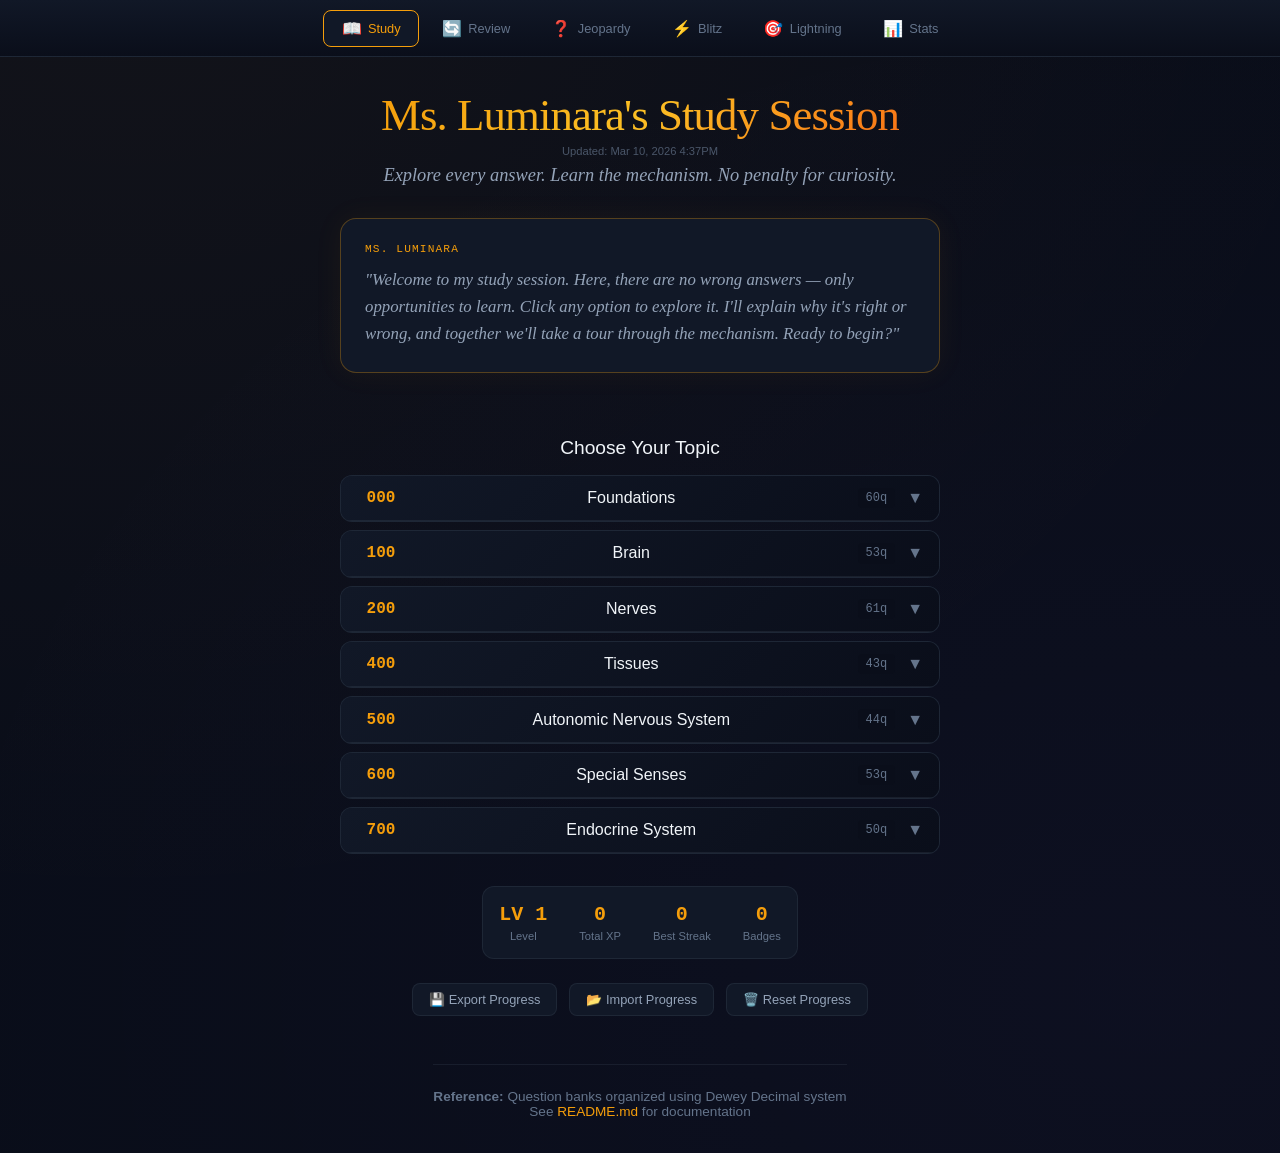
==== commit 9a1db506: "Add scaffold remediation system with HP and D20 damage New feature: When answering incorrectly, play" ====
--- a/index.html
+++ b/index.html
@@ -576,7 +576,7 @@
           <h1>Ms. Luminara's Study Session</h1>
         </div>
         <div class="header-toolbar">
-          <span class="last-updated">Updated: Mar 10, 2026 4:10PM</span>
+          <span class="last-updated">Updated: Mar 10, 2026 4:37PM</span>
         </div>
         <p class="subtitle">Explore every answer. Learn the mechanism. No penalty for curiosity.</p>
 
@@ -737,6 +737,7 @@
   <script src="000-core/000.6-scaffolding.js"></script>
   <script src="000-core/000.7-d20-system.js"></script>
   <script src="000-core/000.8-loot-system.js"></script>
+  <script src="000-core/000.14-scaffold-remediation.js"></script>
   <script src="000-core/000.2-renderer.js"></script>
   <!-- Renderer Extension Modules -->
   <script src="000-core/000.2.2-renderer-inventory.js"></script>
--- a/000-core/000.0-styles.css
+++ b/000-core/000.0-styles.css
@@ -1005,6 +1005,517 @@
   text-align: center;
 }
 
+/* ═══════════════════════════════════════════════════════════════
+   HP BAR (Scaffold Remediation System)
+   ═══════════════════════════════════════════════════════════════ */
+
+.hp-container {
+  display: flex;
+  flex-direction: column;
+  align-items: center;
+  gap: 2px;
+  min-width: 70px;
+}
+
+.hp-bar {
+  width: 100%;
+  height: 8px;
+  background: var(--border);
+  border-radius: 4px;
+  overflow: hidden;
+}
+
+.hp-fill {
+  height: 100%;
+  border-radius: 4px;
+  transition: width 0.5s ease, background 0.3s ease;
+}
+
+.hp-text {
+  font-size: 0.6rem;
+  color: var(--text-dim);
+  font-family: 'JetBrains Mono', monospace;
+}
+
+/* ═══════════════════════════════════════════════════════════════
+   DAMAGE ROLL OVERLAY
+   ═══════════════════════════════════════════════════════════════ */
+
+.damage-roll-overlay {
+  position: fixed;
+  inset: 0;
+  display: flex;
+  align-items: center;
+  justify-content: center;
+  background: rgba(0, 0, 0, 0.85);
+  z-index: 1000;
+  animation: fadeIn 0.3s ease;
+}
+
+.damage-container {
+  background: var(--bg-card);
+  padding: 2rem 3rem;
+  border-radius: 16px;
+  text-align: center;
+  border: 2px solid var(--incorrect);
+  box-shadow: 0 0 40px rgba(239, 68, 68, 0.3);
+}
+
+.damage-container.fumble {
+  border-color: var(--correct);
+  box-shadow: 0 0 40px rgba(16, 185, 129, 0.3);
+}
+
+.damage-container.crit-hit {
+  border-color: var(--glow-warm);
+  box-shadow: 0 0 40px rgba(245, 158, 11, 0.4);
+  animation: critPulse 0.5s ease infinite;
+}
+
+@keyframes critPulse {
+  0%, 100% { transform: scale(1); }
+  50% { transform: scale(1.02); }
+}
+
+.damage-header {
+  font-size: 1.5rem;
+  font-weight: 700;
+  color: var(--incorrect);
+  margin-bottom: 1rem;
+}
+
+.dice-spinning {
+  display: flex;
+  flex-direction: column;
+  align-items: center;
+  gap: 1rem;
+}
+
+.damage-dice {
+  font-size: 3rem;
+  animation: diceRoll 0.2s ease infinite;
+}
+
+@keyframes diceRoll {
+  0%, 100% { transform: rotate(0deg); }
+  25% { transform: rotate(15deg); }
+  75% { transform: rotate(-15deg); }
+}
+
+.damage-rolling {
+  color: var(--text-secondary);
+  font-size: 0.9rem;
+}
+
+.damage-result .roll-value {
+  font-size: 4rem;
+  font-weight: 900;
+  font-family: 'JetBrains Mono', monospace;
+  color: var(--text-primary);
+  margin-bottom: 0.5rem;
+}
+
+.damage-result .roll-value.fumble {
+  color: var(--correct);
+}
+
+.damage-result .roll-value.crit-hit {
+  color: var(--glow-warm);
+}
+
+.fumble-text {
+  font-size: 1.2rem;
+  font-weight: 700;
+  color: var(--correct);
+  margin-bottom: 0.5rem;
+}
+
+.damage-amount {
+  font-size: 1.5rem;
+  font-weight: 700;
+  color: var(--incorrect);
+  margin-bottom: 0.5rem;
+}
+
+.crit-text {
+  font-size: 1.2rem;
+  font-weight: 700;
+  color: var(--glow-warm);
+  margin-bottom: 0.5rem;
+}
+
+.con-reduction {
+  font-size: 0.8rem;
+  color: var(--text-dim);
+  margin-bottom: 0.5rem;
+}
+
+.damage-message {
+  font-style: italic;
+  color: var(--text-secondary);
+  margin-top: 1rem;
+  font-size: 0.95rem;
+}
+
+.scaffold-notice {
+  display: flex;
+  align-items: center;
+  justify-content: center;
+  gap: 0.5rem;
+  margin-top: 1.5rem;
+  padding: 0.75rem 1rem;
+  background: var(--explore-soft);
+  border-radius: 8px;
+  color: var(--explore);
+  font-weight: 600;
+}
+
+.scaffold-notice .scaffold-icon {
+  font-size: 1.2rem;
+}
+
+/* ═══════════════════════════════════════════════════════════════
+   SCAFFOLD QUESTION CARD
+   ═══════════════════════════════════════════════════════════════ */
+
+.scaffold-card {
+  border-left: 4px solid var(--explore) !important;
+}
+
+.scaffold-header {
+  display: flex;
+  justify-content: space-between;
+  align-items: center;
+  margin-bottom: 1rem;
+  padding-bottom: 0.75rem;
+  border-bottom: 1px solid var(--border);
+}
+
+.scaffold-badge {
+  background: var(--explore);
+  color: white;
+  padding: 0.35rem 0.8rem;
+  border-radius: 12px;
+  font-weight: 700;
+  font-size: 0.8rem;
+}
+
+.scaffold-purpose {
+  font-size: 0.85rem;
+  color: var(--text-dim);
+  font-style: italic;
+}
+
+.luminara-scaffold-intro {
+  background: var(--explore-soft);
+  border-left: 3px solid var(--explore);
+  padding: 1rem;
+  margin-bottom: 1.25rem;
+  border-radius: 0 8px 8px 0;
+}
+
+.luminara-scaffold-intro .speaker {
+  font-weight: 700;
+  color: var(--explore);
+  font-size: 0.85rem;
+  margin-bottom: 0.35rem;
+}
+
+.luminara-scaffold-intro p {
+  color: var(--text-secondary);
+  font-style: italic;
+  line-height: 1.5;
+}
+
+.scaffold-progress {
+  margin-top: 1.5rem;
+  display: flex;
+  justify-content: center;
+}
+
+.progress-dots {
+  display: flex;
+  gap: 1rem;
+}
+
+.progress-dots .dot {
+  width: 32px;
+  height: 32px;
+  border-radius: 50%;
+  display: flex;
+  align-items: center;
+  justify-content: center;
+  border: 2px solid var(--border);
+  font-weight: 700;
+  font-size: 0.9rem;
+  color: var(--text-dim);
+  transition: all 0.3s ease;
+}
+
+.progress-dots .dot.completed {
+  background: var(--correct);
+  border-color: var(--correct);
+  color: white;
+}
+
+.progress-dots .dot.active {
+  background: var(--explore);
+  border-color: var(--explore);
+  color: white;
+  transform: scale(1.1);
+}
+
+.scaffold-next-container {
+  margin-top: 1.5rem;
+  text-align: center;
+}
+
+.scaffold-next-btn {
+  background: linear-gradient(135deg, var(--explore), #7c3aed);
+  color: white;
+  border: none;
+  padding: 0.8rem 2rem;
+  border-radius: 8px;
+  font-weight: 700;
+  font-size: 1rem;
+  cursor: pointer;
+  transition: all 0.2s ease;
+}
+
+.scaffold-next-btn:hover {
+  transform: translateY(-2px);
+  box-shadow: 0 4px 20px rgba(139, 92, 246, 0.4);
+}
+
+/* Scaffold option button styling */
+.scaffold-option {
+  border-color: var(--explore) !important;
+}
+
+/* ═══════════════════════════════════════════════════════════════
+   SCAFFOLD HEAL POPUP
+   ═══════════════════════════════════════════════════════════════ */
+
+.scaffold-heal-popup {
+  position: fixed;
+  top: 50%;
+  left: 50%;
+  transform: translate(-50%, -50%);
+  background: var(--bg-card);
+  padding: 1.5rem 2rem;
+  border-radius: 12px;
+  border: 2px solid var(--correct);
+  box-shadow: 0 0 30px rgba(16, 185, 129, 0.3);
+  text-align: center;
+  z-index: 1000;
+  animation: popIn 0.3s ease;
+}
+
+@keyframes popIn {
+  0% { transform: translate(-50%, -50%) scale(0.8); opacity: 0; }
+  100% { transform: translate(-50%, -50%) scale(1); opacity: 1; }
+}
+
+.scaffold-heal-popup.hiding {
+  animation: popOut 0.4s ease forwards;
+}
+
+@keyframes popOut {
+  0% { transform: translate(-50%, -50%) scale(1); opacity: 1; }
+  100% { transform: translate(-50%, -50%) scale(0.8); opacity: 0; }
+}
+
+.scaffold-heal-popup .heal-icon {
+  font-size: 2rem;
+  margin-bottom: 0.5rem;
+}
+
+.scaffold-heal-popup .heal-amount {
+  font-size: 1.5rem;
+  font-weight: 700;
+  color: var(--correct);
+  margin-bottom: 0.25rem;
+}
+
+.scaffold-heal-popup .heal-message {
+  font-size: 0.85rem;
+  color: var(--text-secondary);
+  font-style: italic;
+}
+
+/* ═══════════════════════════════════════════════════════════════
+   SCAFFOLD COMPLETE POPUP
+   ═══════════════════════════════════════════════════════════════ */
+
+.scaffold-complete-popup {
+  position: fixed;
+  inset: 0;
+  display: flex;
+  align-items: center;
+  justify-content: center;
+  background: rgba(0, 0, 0, 0.8);
+  z-index: 1000;
+  animation: fadeIn 0.3s ease;
+}
+
+.scaffold-complete-card {
+  background: var(--bg-card);
+  padding: 2rem;
+  border-radius: 16px;
+  border: 2px solid var(--explore);
+  box-shadow: 0 0 40px rgba(139, 92, 246, 0.3);
+  text-align: center;
+  max-width: 400px;
+}
+
+.complete-header {
+  display: flex;
+  align-items: center;
+  justify-content: center;
+  gap: 0.5rem;
+  margin-bottom: 1.5rem;
+}
+
+.complete-icon {
+  font-size: 1.5rem;
+}
+
+.complete-title {
+  font-size: 1.3rem;
+  font-weight: 700;
+  color: var(--text-primary);
+}
+
+.complete-stats {
+  display: flex;
+  justify-content: center;
+  gap: 2rem;
+  margin-bottom: 1.5rem;
+}
+
+.complete-stats .stat {
+  text-align: center;
+}
+
+.complete-stats .value {
+  font-size: 1.5rem;
+  font-weight: 700;
+  color: var(--correct);
+  font-family: 'JetBrains Mono', monospace;
+}
+
+.complete-stats .label {
+  font-size: 0.75rem;
+  color: var(--text-dim);
+  text-transform: uppercase;
+}
+
+.complete-message {
+  font-style: italic;
+  color: var(--text-secondary);
+  margin-bottom: 1.5rem;
+}
+
+.complete-continue {
+  background: linear-gradient(135deg, var(--explore), #7c3aed);
+  color: white;
+  border: none;
+  padding: 0.8rem 2rem;
+  border-radius: 8px;
+  font-weight: 700;
+  cursor: pointer;
+  transition: all 0.2s ease;
+}
+
+.complete-continue:hover {
+  transform: translateY(-2px);
+  box-shadow: 0 4px 20px rgba(139, 92, 246, 0.4);
+}
+
+/* ═══════════════════════════════════════════════════════════════
+   KNOCKOUT OVERLAY
+   ═══════════════════════════════════════════════════════════════ */
+
+.knockout-overlay {
+  position: fixed;
+  inset: 0;
+  display: flex;
+  align-items: center;
+  justify-content: center;
+  background: rgba(0, 0, 0, 0.9);
+  z-index: 1000;
+  animation: fadeIn 0.5s ease;
+}
+
+.knockout-card {
+  background: var(--bg-card);
+  padding: 2.5rem;
+  border-radius: 16px;
+  border: 2px solid var(--incorrect);
+  box-shadow: 0 0 50px rgba(239, 68, 68, 0.3);
+  text-align: center;
+  max-width: 450px;
+}
+
+.knockout-icon {
+  font-size: 3rem;
+  margin-bottom: 1rem;
+  animation: wobble 0.5s ease;
+}
+
+@keyframes wobble {
+  0%, 100% { transform: rotate(0deg); }
+  25% { transform: rotate(-10deg); }
+  75% { transform: rotate(10deg); }
+}
+
+.knockout-title {
+  font-size: 1.8rem;
+  font-weight: 700;
+  color: var(--incorrect);
+  margin-bottom: 1rem;
+}
+
+.knockout-message {
+  font-style: italic;
+  color: var(--text-secondary);
+  margin-bottom: 1.5rem;
+  line-height: 1.5;
+}
+
+.knockout-effect {
+  background: rgba(0, 0, 0, 0.3);
+  padding: 1rem;
+  border-radius: 8px;
+  margin-bottom: 1.5rem;
+}
+
+.knockout-effect .effect-item {
+  color: var(--text-secondary);
+  font-size: 0.9rem;
+  padding: 0.25rem 0;
+}
+
+.knockout-effect .effect-item.penalty {
+  color: var(--incorrect);
+}
+
+.knockout-continue {
+  background: linear-gradient(135deg, var(--glow-warm), #f97316);
+  color: var(--bg-deep);
+  border: none;
+  padding: 0.8rem 2rem;
+  border-radius: 8px;
+  font-weight: 700;
+  cursor: pointer;
+  transition: all 0.2s ease;
+}
+
+.knockout-continue:hover {
+  transform: translateY(-2px);
+  box-shadow: 0 4px 20px rgba(245, 158, 11, 0.4);
+}
+
 /* Level Badge */
 .level-badge {
   background: linear-gradient(135deg, var(--glow-warm), #f97316);
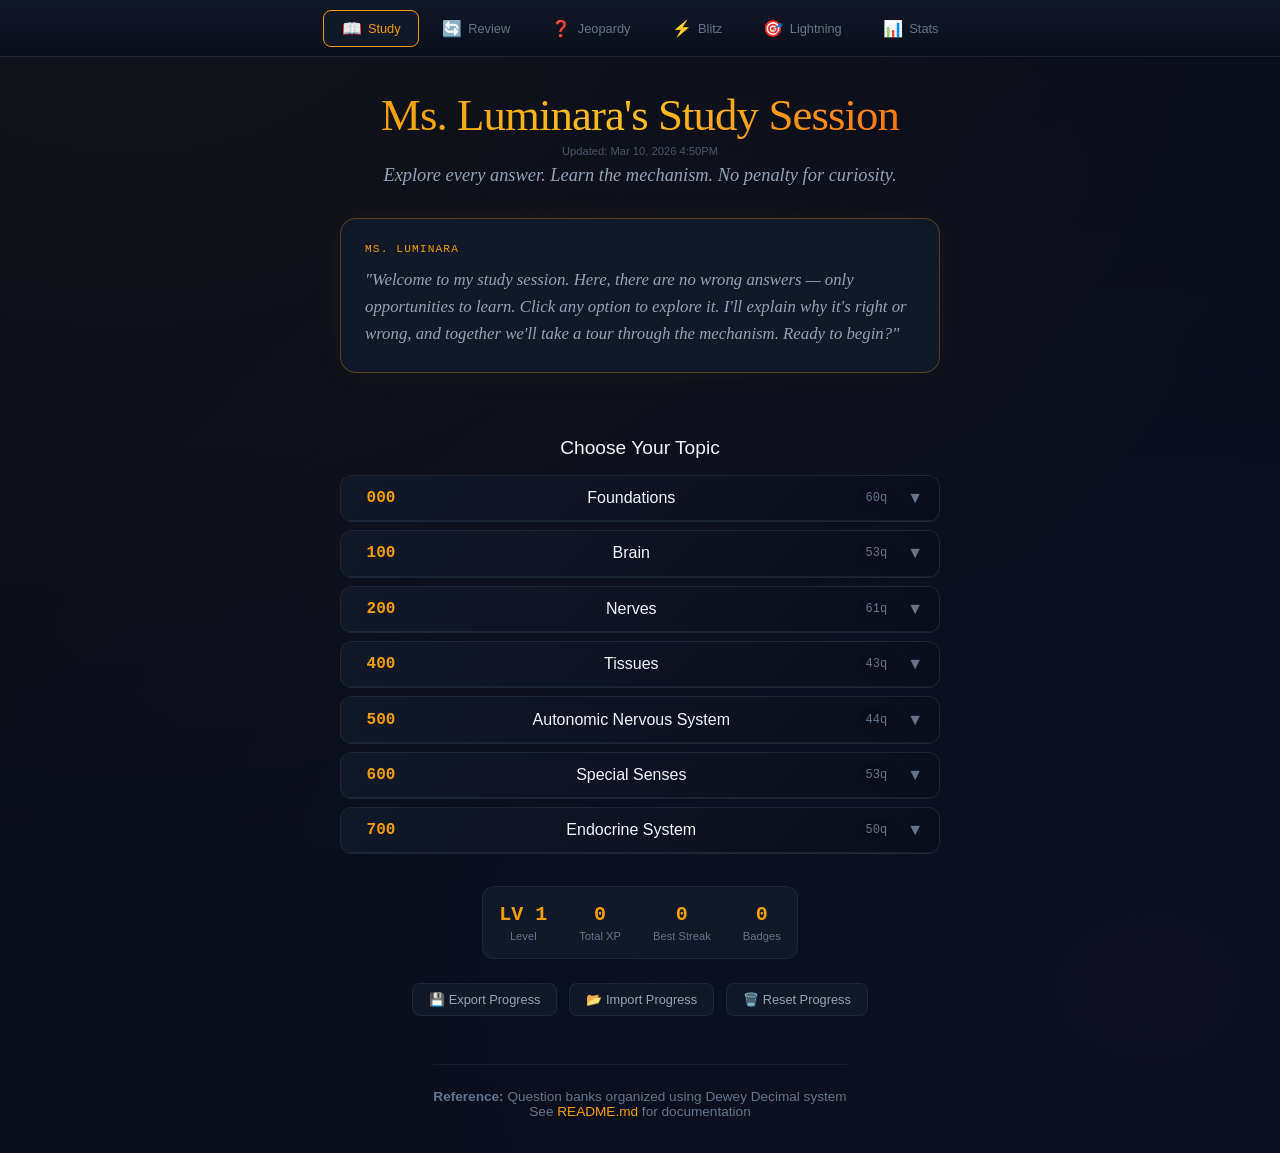
==== commit 0175d381: "Reverse D20 damage roll - high roll = better outcome Changed damage calculation so higher rolls are " ====
--- a/index.html
+++ b/index.html
@@ -576,7 +576,7 @@
           <h1>Ms. Luminara's Study Session</h1>
         </div>
         <div class="header-toolbar">
-          <span class="last-updated">Updated: Mar 10, 2026 4:37PM</span>
+          <span class="last-updated">Updated: Mar 10, 2026 4:50PM</span>
         </div>
         <p class="subtitle">Explore every answer. Learn the mechanism. No penalty for curiosity.</p>
 
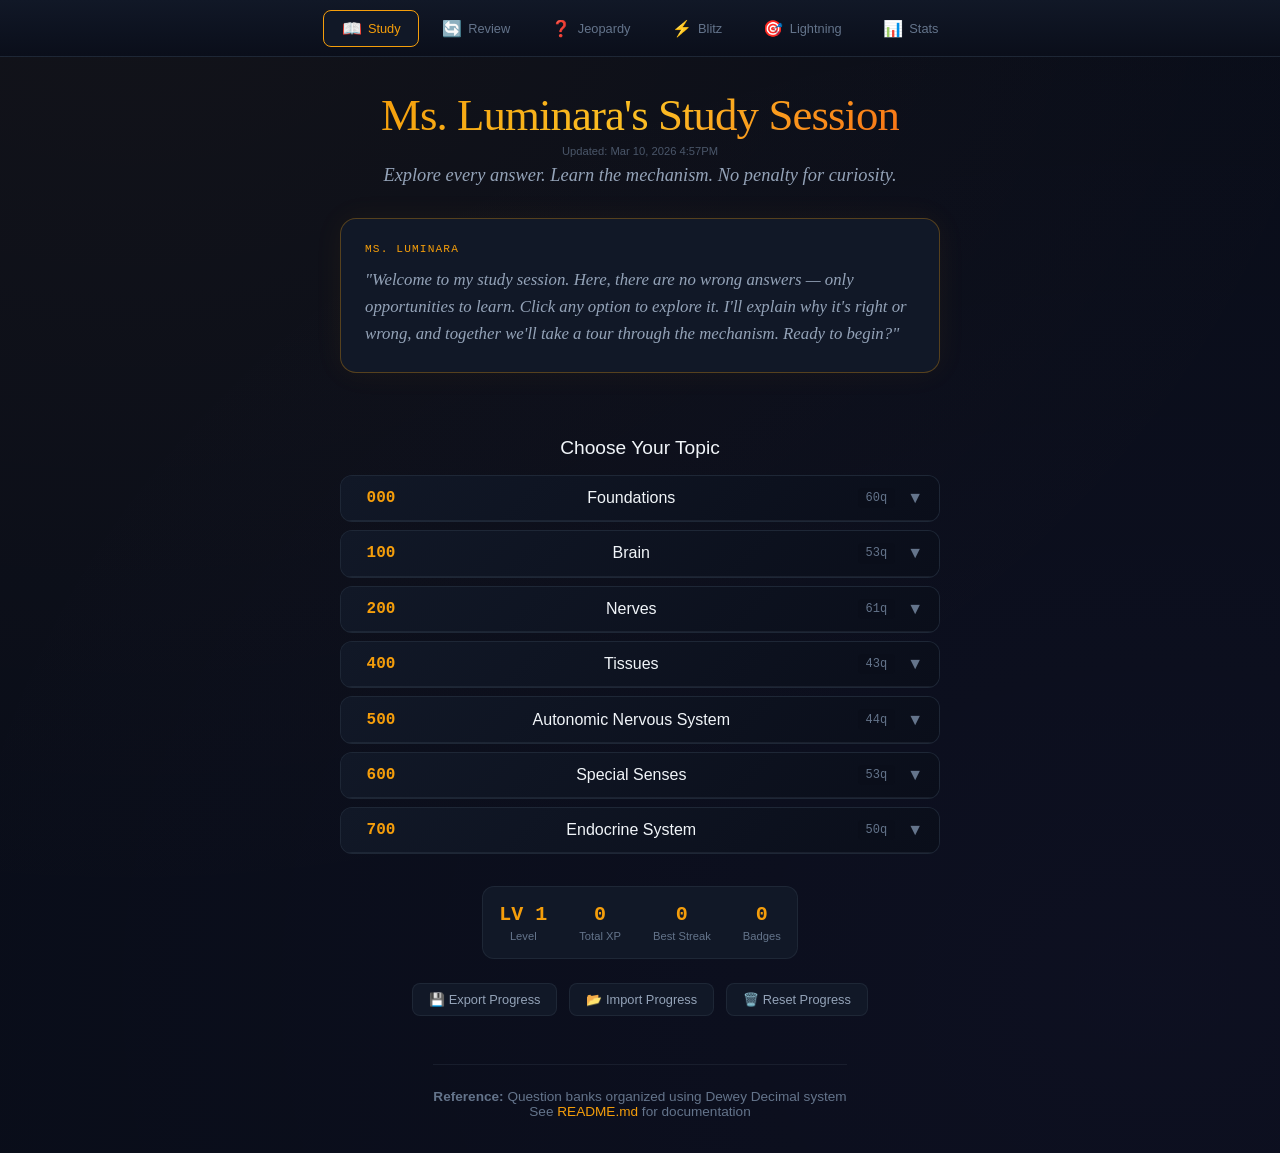
==== commit a28ed933: "Add debug logging to scaffold remediation system Added console.log statements to trace scaffold flow" ====
--- a/index.html
+++ b/index.html
@@ -576,7 +576,7 @@
           <h1>Ms. Luminara's Study Session</h1>
         </div>
         <div class="header-toolbar">
-          <span class="last-updated">Updated: Mar 10, 2026 4:50PM</span>
+          <span class="last-updated">Updated: Mar 10, 2026 4:57PM</span>
         </div>
         <p class="subtitle">Explore every answer. Learn the mechanism. No penalty for curiosity.</p>
 
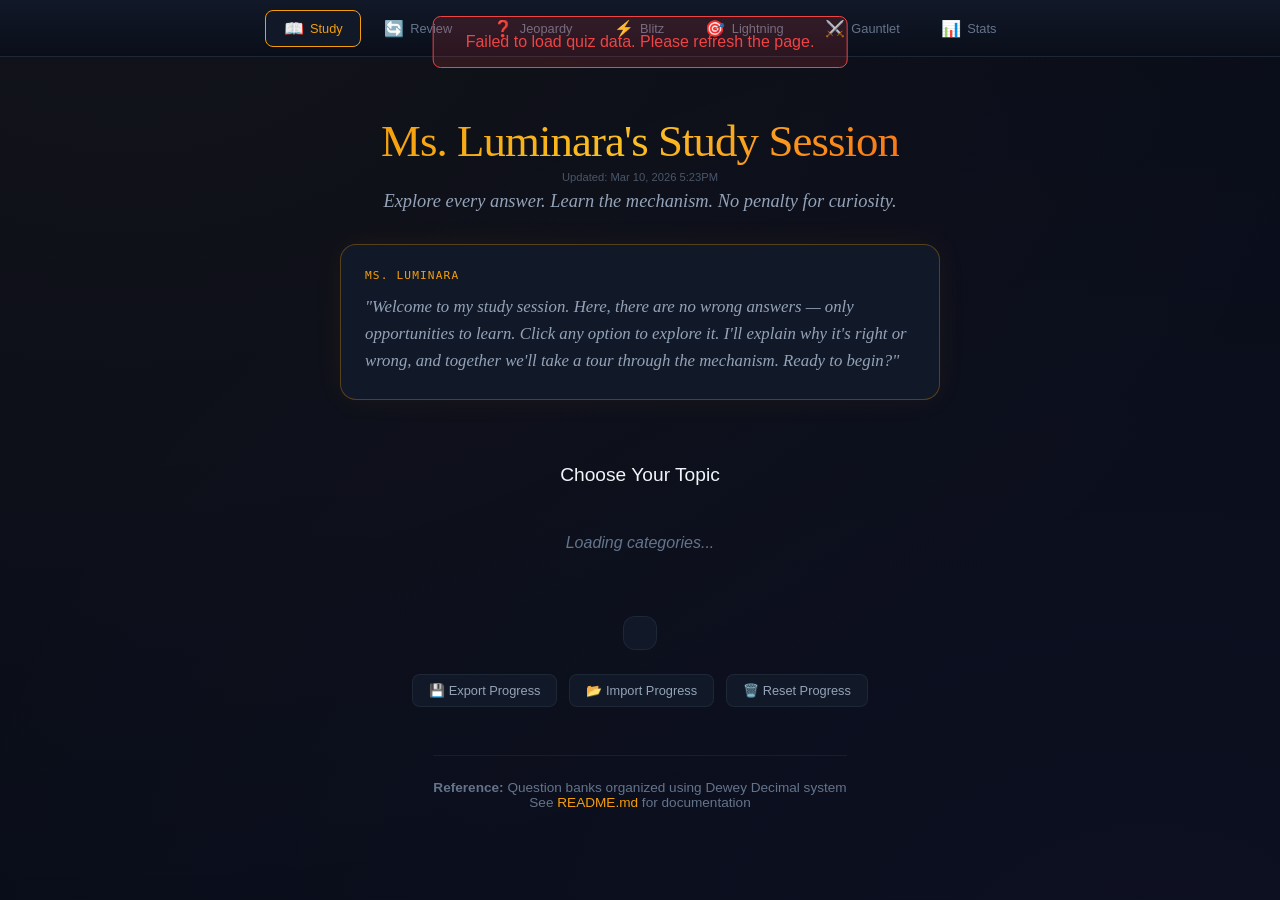
==== commit 3fc1d82a: "Add roguelike Gauntlet mode with boss battles and arcade mechanics The Luminara Gauntlet - a new rog" ====
--- a/index.html
+++ b/index.html
@@ -562,6 +562,9 @@
     <button class="mode-tab" data-mode="lightning">
       <span class="icon">🎯</span> Lightning
     </button>
+    <button class="mode-tab" data-mode="gauntlet">
+      <span class="icon">⚔️</span> Gauntlet
+    </button>
     <button class="mode-tab" data-mode="stats">
       <span class="icon">📊</span> Stats
     </button>
@@ -576,7 +579,7 @@
           <h1>Ms. Luminara's Study Session</h1>
         </div>
         <div class="header-toolbar">
-          <span class="last-updated">Updated: Mar 10, 2026 4:57PM</span>
+          <span class="last-updated">Updated: Mar 10, 2026 5:23PM</span>
         </div>
         <p class="subtitle">Explore every answer. Learn the mechanism. No penalty for curiosity.</p>
 
@@ -695,6 +698,85 @@
         Start Lightning Round (10 Questions)
       </button>
       <div id="lightningQuestion"></div>
+    </div>
+  </div>
+
+  <!-- Gauntlet Module (Roguelike Boss Battles) -->
+  <div class="module-container" id="module-gauntlet">
+    <div class="gauntlet-container">
+      <div class="gauntlet-landing" id="gauntletLanding">
+        <div class="gauntlet-header">
+          <h1>⚔️ The Luminara Gauntlet</h1>
+          <p class="gauntlet-subtitle">A roguelike quiz adventure with boss battles</p>
+        </div>
+
+        <div class="gauntlet-intro">
+          <div class="speaker">Ms. Luminara</div>
+          <p>"Welcome to the Gauntlet, brave scholar. Here, your knowledge becomes your weapon. Answer questions to build power, defeat bosses using your D20 abilities, and climb the high scores. How far can you go before the shadows claim you?"</p>
+        </div>
+
+        <div class="difficulty-select">
+          <h3>Choose Your Challenge</h3>
+          <div class="difficulty-grid">
+            <button class="difficulty-btn easy" onclick="quiz.startGauntletRun('easy')">
+              <span class="diff-icon">🌱</span>
+              <span class="diff-name">Study Session</span>
+              <span class="diff-desc">3 questions per wave • 0.5x score</span>
+            </button>
+            <button class="difficulty-btn normal" onclick="quiz.startGauntletRun('normal')">
+              <span class="diff-icon">📚</span>
+              <span class="diff-name">Standard</span>
+              <span class="diff-desc">5 questions per wave • 1x score</span>
+            </button>
+            <button class="difficulty-btn hard locked" id="hardBtn" onclick="quiz.startGauntletRun('hard')">
+              <span class="diff-icon">🔥</span>
+              <span class="diff-name">Challenge</span>
+              <span class="diff-desc">7 questions per wave • 1.5x score</span>
+              <span class="unlock-req">Unlock: Complete 3 runs</span>
+            </button>
+            <button class="difficulty-btn nightmare locked" id="nightmareBtn" onclick="quiz.startGauntletRun('nightmare')">
+              <span class="diff-icon">💀</span>
+              <span class="diff-name">Nightmare</span>
+              <span class="diff-desc">10 questions per wave • 2.5x score</span>
+              <span class="unlock-req">Unlock: Beat Challenge mode</span>
+            </button>
+          </div>
+        </div>
+
+        <div class="gauntlet-actions">
+          <button class="gauntlet-btn leaderboard" onclick="quiz.renderer.showHighScores()">
+            🏆 Leaderboard
+          </button>
+          <button class="gauntlet-btn shop" onclick="quiz.renderer.showPowerUpShop(runManager?.data?.arcadeTokens || 0)">
+            ⚡ Power-Up Shop
+          </button>
+        </div>
+
+        <div class="gauntlet-stats" id="gauntletStats">
+          <div class="g-stat">
+            <span class="g-value" id="gTotalRuns">0</span>
+            <span class="g-label">Runs</span>
+          </div>
+          <div class="g-stat">
+            <span class="g-value" id="gBestScore">0</span>
+            <span class="g-label">Best Score</span>
+          </div>
+          <div class="g-stat">
+            <span class="g-value" id="gBossesSlain">0</span>
+            <span class="g-label">Bosses Slain</span>
+          </div>
+          <div class="g-stat">
+            <span class="g-value" id="gTokens">0</span>
+            <span class="g-label">🎮 Tokens</span>
+          </div>
+        </div>
+      </div>
+
+      <!-- Run progress bar (shown during active run) -->
+      <div id="runProgressBar" class="run-progress-bar" style="display:none;"></div>
+
+      <!-- Boss arena (rendered by renderer) -->
+      <div id="gauntletArena" style="display:none;"></div>
     </div>
   </div>
 
@@ -738,6 +820,10 @@
   <script src="000-core/000.7-d20-system.js"></script>
   <script src="000-core/000.8-loot-system.js"></script>
   <script src="000-core/000.14-scaffold-remediation.js"></script>
+  <script src="000-core/000.15-boss-system.js"></script>
+  <script src="000-core/000.16-run-manager.js"></script>
+  <script src="000-core/000.17-powerups.js"></script>
+  <script src="000-core/000.18-high-scores.js"></script>
   <script src="000-core/000.2-renderer.js"></script>
   <!-- Renderer Extension Modules -->
   <script src="000-core/000.2.2-renderer-inventory.js"></script>
--- a/000-core/000.0-styles.css
+++ b/000-core/000.0-styles.css
@@ -3792,3 +3792,1496 @@
   border-top: 1px solid #3d4663;
 }
 
+/* ═══════════════════════════════════════════════════════════════
+   GAUNTLET MODE - ROGUELIKE BOSS BATTLES
+   ═══════════════════════════════════════════════════════════════ */
+
+.gauntlet-container {
+  max-width: 800px;
+  margin: 0 auto;
+  padding: 1.5rem;
+}
+
+.gauntlet-landing {
+  text-align: center;
+}
+
+.gauntlet-header h1 {
+  font-family: 'Crimson Pro', serif;
+  font-size: 2.5rem;
+  font-weight: 400;
+  margin-bottom: 0.5rem;
+  background: linear-gradient(135deg, var(--incorrect) 0%, var(--glow-warm) 50%, #fbbf24 100%);
+  -webkit-background-clip: text;
+  -webkit-text-fill-color: transparent;
+  background-clip: text;
+}
+
+.gauntlet-subtitle {
+  font-family: 'Crimson Pro', serif;
+  font-size: 1.1rem;
+  color: var(--text-secondary);
+  font-style: italic;
+}
+
+.gauntlet-intro {
+  background: var(--bg-card);
+  border: 1px solid var(--border-warm);
+  border-radius: 12px;
+  padding: 1.5rem;
+  margin: 1.5rem 0;
+  text-align: left;
+}
+
+.gauntlet-intro .speaker {
+  font-size: 0.75rem;
+  text-transform: uppercase;
+  letter-spacing: 2px;
+  color: var(--glow-warm);
+  margin-bottom: 0.5rem;
+}
+
+.gauntlet-intro p {
+  font-family: 'Crimson Pro', serif;
+  font-size: 1rem;
+  line-height: 1.7;
+  color: var(--text-secondary);
+}
+
+/* Difficulty Select */
+.difficulty-select {
+  margin: 2rem 0;
+}
+
+.difficulty-select h3 {
+  font-size: 1rem;
+  color: var(--text-dim);
+  margin-bottom: 1rem;
+  text-transform: uppercase;
+  letter-spacing: 1px;
+}
+
+.difficulty-grid {
+  display: grid;
+  grid-template-columns: repeat(2, 1fr);
+  gap: 1rem;
+}
+
+.difficulty-btn {
+  background: var(--bg-card);
+  border: 2px solid var(--border);
+  border-radius: 12px;
+  padding: 1.25rem;
+  cursor: pointer;
+  transition: all 0.2s;
+  text-align: left;
+  display: flex;
+  flex-direction: column;
+  gap: 0.5rem;
+}
+
+.difficulty-btn:hover:not(.locked) {
+  border-color: var(--glow-warm);
+  transform: translateY(-2px);
+  box-shadow: 0 4px 20px rgba(245, 158, 11, 0.2);
+}
+
+.difficulty-btn.locked {
+  opacity: 0.5;
+  cursor: not-allowed;
+}
+
+.difficulty-btn .diff-icon {
+  font-size: 2rem;
+}
+
+.difficulty-btn .diff-name {
+  font-size: 1.1rem;
+  font-weight: 600;
+  color: var(--text-primary);
+}
+
+.difficulty-btn .diff-desc {
+  font-size: 0.8rem;
+  color: var(--text-dim);
+}
+
+.difficulty-btn .unlock-req {
+  font-size: 0.7rem;
+  color: var(--incorrect);
+  font-style: italic;
+}
+
+.difficulty-btn.easy:hover:not(.locked) { border-color: var(--correct); }
+.difficulty-btn.hard:hover:not(.locked) { border-color: #f97316; }
+.difficulty-btn.nightmare:hover:not(.locked) { border-color: var(--incorrect); }
+
+/* Gauntlet Actions */
+.gauntlet-actions {
+  display: flex;
+  gap: 1rem;
+  justify-content: center;
+  margin: 1.5rem 0;
+}
+
+.gauntlet-btn {
+  padding: 0.75rem 1.5rem;
+  background: var(--bg-card);
+  border: 1px solid var(--border);
+  border-radius: 8px;
+  color: var(--text-primary);
+  font-size: 0.9rem;
+  cursor: pointer;
+  transition: all 0.15s;
+}
+
+.gauntlet-btn:hover {
+  border-color: var(--glow-warm);
+  background: var(--bg-card-hover);
+}
+
+.gauntlet-btn.leaderboard:hover {
+  border-color: #ffd700;
+}
+
+/* Gauntlet Stats */
+.gauntlet-stats {
+  display: flex;
+  justify-content: center;
+  gap: 2rem;
+  padding: 1.5rem;
+  background: var(--bg-card);
+  border: 1px solid var(--border);
+  border-radius: 12px;
+  margin-top: 1.5rem;
+}
+
+.g-stat {
+  text-align: center;
+}
+
+.g-value {
+  display: block;
+  font-size: 1.75rem;
+  font-weight: 700;
+  color: var(--glow-warm);
+}
+
+.g-label {
+  font-size: 0.75rem;
+  color: var(--text-dim);
+  text-transform: uppercase;
+  letter-spacing: 1px;
+}
+
+/* ═══════════════════════════════════════════════════════════════
+   BOSS ARENA
+   ═══════════════════════════════════════════════════════════════ */
+
+.boss-arena {
+  background: linear-gradient(180deg, rgba(239, 68, 68, 0.05) 0%, var(--bg-card) 100%);
+  border: 2px solid rgba(239, 68, 68, 0.3);
+  border-radius: 16px;
+  padding: 2rem;
+  text-align: center;
+  position: relative;
+  overflow: hidden;
+}
+
+.boss-arena::before {
+  content: '';
+  position: absolute;
+  top: 0;
+  left: 0;
+  right: 0;
+  height: 3px;
+  background: linear-gradient(90deg, transparent, var(--incorrect), transparent);
+  animation: bossGlow 2s ease-in-out infinite;
+}
+
+@keyframes bossGlow {
+  0%, 100% { opacity: 0.3; }
+  50% { opacity: 1; }
+}
+
+.boss-header {
+  display: flex;
+  justify-content: space-between;
+  align-items: center;
+  margin-bottom: 1rem;
+  font-size: 0.75rem;
+  text-transform: uppercase;
+  letter-spacing: 2px;
+  color: var(--text-dim);
+}
+
+.boss-difficulty {
+  padding: 0.25rem 0.75rem;
+  border-radius: 4px;
+  background: var(--incorrect-soft);
+  color: var(--incorrect);
+}
+
+.boss-portrait {
+  position: relative;
+  margin-bottom: 1rem;
+}
+
+.boss-icon {
+  font-size: 5rem;
+  filter: drop-shadow(0 0 20px rgba(239, 68, 68, 0.5));
+  animation: bossBreathe 3s ease-in-out infinite;
+}
+
+@keyframes bossBreathe {
+  0%, 100% { transform: scale(1); }
+  50% { transform: scale(1.05); }
+}
+
+.boss-phase-indicator {
+  position: absolute;
+  bottom: -10px;
+  left: 50%;
+  transform: translateX(-50%);
+  font-size: 0.7rem;
+  padding: 0.25rem 0.75rem;
+  border-radius: 12px;
+  background: var(--bg-card);
+  border: 1px solid var(--border);
+}
+
+.boss-phase-indicator.phase1 { border-color: var(--correct); color: var(--correct); }
+.boss-phase-indicator.phase2 { border-color: var(--glow-warm); color: var(--glow-warm); }
+.boss-phase-indicator.enraged { border-color: var(--incorrect); color: var(--incorrect); animation: pulse 0.5s infinite; }
+
+@keyframes pulse {
+  0%, 100% { opacity: 1; }
+  50% { opacity: 0.5; }
+}
+
+.boss-info {
+  margin-bottom: 1rem;
+}
+
+.boss-name {
+  font-family: 'Crimson Pro', serif;
+  font-size: 1.75rem;
+  font-weight: 600;
+  color: var(--text-primary);
+}
+
+.boss-title {
+  font-family: 'Crimson Pro', serif;
+  font-size: 0.9rem;
+  color: var(--text-dim);
+  font-style: italic;
+}
+
+/* Boss HP Bar */
+.boss-hp-section {
+  margin: 1.5rem 0;
+}
+
+.boss-hp-bar {
+  height: 20px;
+  background: rgba(0, 0, 0, 0.5);
+  border-radius: 10px;
+  overflow: hidden;
+  border: 1px solid rgba(255, 255, 255, 0.1);
+}
+
+.boss-hp-fill {
+  height: 100%;
+  background: linear-gradient(90deg, var(--incorrect), #f97316);
+  border-radius: 10px;
+  transition: width 0.3s ease;
+  position: relative;
+}
+
+.boss-hp-fill::after {
+  content: '';
+  position: absolute;
+  top: 0;
+  left: 0;
+  right: 0;
+  height: 50%;
+  background: linear-gradient(180deg, rgba(255,255,255,0.3), transparent);
+  border-radius: 10px 10px 0 0;
+}
+
+.boss-hp-text {
+  font-size: 0.85rem;
+  color: var(--text-secondary);
+  margin-top: 0.5rem;
+}
+
+.boss-armor {
+  font-size: 0.8rem;
+  color: var(--text-dim);
+}
+
+/* Boss Taunt */
+.boss-taunt {
+  background: rgba(239, 68, 68, 0.1);
+  border-left: 3px solid var(--incorrect);
+  padding: 1rem;
+  margin: 1rem 0;
+  border-radius: 0 8px 8px 0;
+}
+
+.taunt-text {
+  font-family: 'Crimson Pro', serif;
+  font-size: 1rem;
+  font-style: italic;
+  color: var(--text-secondary);
+}
+
+/* Boss Weakness */
+.boss-weakness {
+  margin: 1rem 0;
+  font-size: 0.85rem;
+}
+
+.weakness-label {
+  color: var(--text-dim);
+}
+
+.weakness-stat {
+  color: var(--correct);
+  font-weight: 600;
+  margin-left: 0.5rem;
+}
+
+/* Boss Abilities */
+.boss-abilities {
+  display: flex;
+  justify-content: center;
+  gap: 1rem;
+  margin: 1rem 0;
+  flex-wrap: wrap;
+}
+
+.boss-ability {
+  display: flex;
+  align-items: center;
+  gap: 0.5rem;
+  padding: 0.5rem 1rem;
+  background: var(--bg-card);
+  border: 1px solid var(--border);
+  border-radius: 8px;
+  font-size: 0.8rem;
+}
+
+.boss-ability.passive {
+  border-color: var(--explore);
+  color: var(--explore);
+}
+
+.ability-icon {
+  font-size: 1rem;
+}
+
+/* Battle Actions */
+.battle-actions {
+  display: grid;
+  grid-template-columns: repeat(3, 1fr);
+  gap: 1rem;
+  margin: 1.5rem 0;
+}
+
+.battle-btn {
+  padding: 1rem;
+  border: 2px solid var(--border);
+  border-radius: 10px;
+  background: var(--bg-card);
+  color: var(--text-primary);
+  font-size: 1rem;
+  cursor: pointer;
+  transition: all 0.15s;
+}
+
+.battle-btn:hover {
+  transform: translateY(-2px);
+}
+
+.battle-btn.attack {
+  border-color: var(--incorrect);
+}
+
+.battle-btn.attack:hover {
+  background: var(--incorrect-soft);
+  box-shadow: 0 4px 15px rgba(239, 68, 68, 0.3);
+}
+
+.battle-btn.special {
+  border-color: var(--explore);
+}
+
+.battle-btn.special:hover {
+  background: var(--explore-soft);
+  box-shadow: 0 4px 15px rgba(139, 92, 246, 0.3);
+}
+
+.battle-btn.defend {
+  border-color: var(--correct);
+}
+
+.battle-btn.defend:hover {
+  background: var(--correct-soft);
+  box-shadow: 0 4px 15px rgba(16, 185, 129, 0.3);
+}
+
+/* Player Status */
+.player-status {
+  display: flex;
+  justify-content: center;
+  gap: 2rem;
+  padding: 1rem;
+  background: rgba(0, 0, 0, 0.3);
+  border-radius: 8px;
+  font-size: 0.9rem;
+}
+
+.player-hp { color: var(--incorrect); }
+.player-streak { color: var(--glow-warm); }
+.battle-score { color: var(--text-dim); }
+
+/* ═══════════════════════════════════════════════════════════════
+   BOSS ATTACK OVERLAYS
+   ═══════════════════════════════════════════════════════════════ */
+
+.boss-attack-overlay {
+  position: fixed;
+  top: 0;
+  left: 0;
+  right: 0;
+  bottom: 0;
+  background: rgba(0, 0, 0, 0.85);
+  display: flex;
+  align-items: center;
+  justify-content: center;
+  z-index: 2000;
+  animation: fadeIn 0.2s ease;
+}
+
+.boss-attack-overlay.hiding {
+  animation: fadeOut 0.4s ease forwards;
+}
+
+.attack-animation,
+.defense-animation {
+  background: var(--bg-card);
+  border: 2px solid var(--border);
+  border-radius: 16px;
+  padding: 2rem;
+  text-align: center;
+  min-width: 300px;
+}
+
+.attack-animation.hit { border-color: var(--correct); }
+.attack-animation.miss { border-color: var(--text-dim); }
+.attack-animation.critical { border-color: var(--glow-warm); box-shadow: 0 0 30px rgba(245, 158, 11, 0.5); }
+
+.defense-animation.blocked { border-color: var(--correct); }
+.defense-animation.hit { border-color: var(--incorrect); }
+
+.attack-roll,
+.defense-roll {
+  margin-bottom: 1.5rem;
+}
+
+.roll-label {
+  font-size: 0.75rem;
+  text-transform: uppercase;
+  letter-spacing: 2px;
+  color: var(--text-dim);
+  margin-bottom: 0.5rem;
+}
+
+.roll-value {
+  font-size: 4rem;
+  font-weight: 700;
+  color: var(--text-primary);
+}
+
+.roll-value.critical { color: var(--glow-warm); }
+
+.roll-modifier {
+  font-size: 0.9rem;
+  color: var(--text-secondary);
+}
+
+.roll-vs {
+  font-size: 0.85rem;
+  color: var(--text-dim);
+  margin-top: 0.5rem;
+}
+
+.damage-dealt,
+.defense-success,
+.defense-fail {
+  padding: 1rem;
+  border-radius: 8px;
+}
+
+.damage-dealt {
+  background: var(--correct-soft);
+}
+
+.damage-dealt.critical {
+  background: linear-gradient(135deg, var(--glow-warm-soft), var(--correct-soft));
+}
+
+.damage-value,
+.damage-taken {
+  font-size: 2.5rem;
+  font-weight: 700;
+}
+
+.damage-dealt .damage-value { color: var(--correct); }
+.defense-fail .damage-taken { color: var(--incorrect); }
+
+.damage-type {
+  font-size: 1.25rem;
+  font-weight: 600;
+  color: var(--glow-warm);
+}
+
+.attack-miss {
+  padding: 1rem;
+}
+
+.miss-text {
+  font-size: 2rem;
+  font-weight: 700;
+  color: var(--text-dim);
+}
+
+.miss-flavor,
+.damage-flavor,
+.block-flavor {
+  font-family: 'Crimson Pro', serif;
+  font-size: 0.9rem;
+  color: var(--text-secondary);
+  font-style: italic;
+  margin-top: 0.5rem;
+}
+
+.defense-success {
+  background: var(--correct-soft);
+}
+
+.block-text {
+  font-size: 2rem;
+  font-weight: 700;
+  color: var(--correct);
+}
+
+.defense-fail {
+  background: var(--incorrect-soft);
+}
+
+.reduction {
+  font-size: 0.8rem;
+  color: var(--text-dim);
+  margin-top: 0.5rem;
+}
+
+.boss-attack-header {
+  margin-bottom: 1rem;
+}
+
+.boss-attack-icon {
+  font-size: 2rem;
+  margin-right: 0.5rem;
+}
+
+.boss-attack-text {
+  font-size: 1.25rem;
+  font-weight: 600;
+  color: var(--incorrect);
+}
+
+/* ═══════════════════════════════════════════════════════════════
+   BOSS DEFEAT / RUN COMPLETE
+   ═══════════════════════════════════════════════════════════════ */
+
+.boss-defeat-overlay,
+.run-complete-overlay {
+  position: fixed;
+  top: 0;
+  left: 0;
+  right: 0;
+  bottom: 0;
+  background: rgba(0, 0, 0, 0.9);
+  display: flex;
+  align-items: center;
+  justify-content: center;
+  z-index: 2000;
+  animation: fadeIn 0.3s ease;
+}
+
+.boss-defeat-card,
+.run-complete-card {
+  background: var(--bg-card);
+  border: 2px solid var(--correct);
+  border-radius: 16px;
+  padding: 2rem;
+  text-align: center;
+  max-width: 450px;
+  width: 90%;
+  max-height: 90vh;
+  overflow-y: auto;
+}
+
+.run-complete-card.victory { border-color: var(--correct); }
+.run-complete-card.defeat { border-color: var(--incorrect); }
+
+.defeat-header,
+.run-header {
+  display: flex;
+  align-items: center;
+  justify-content: center;
+  gap: 0.75rem;
+  margin-bottom: 1.5rem;
+}
+
+.defeat-icon,
+.run-icon {
+  font-size: 2.5rem;
+}
+
+.defeat-title,
+.run-title {
+  font-family: 'Crimson Pro', serif;
+  font-size: 2rem;
+  font-weight: 600;
+}
+
+.run-header.victory .run-title { color: var(--correct); }
+.run-header.defeat .run-title { color: var(--incorrect); }
+
+.boss-defeated {
+  margin: 1.5rem 0;
+}
+
+.boss-defeated .boss-icon {
+  font-size: 4rem;
+  opacity: 0.5;
+}
+
+.boss-defeated .boss-icon.fading {
+  animation: bossDefeat 2s ease forwards;
+}
+
+@keyframes bossDefeat {
+  0% { opacity: 1; transform: scale(1); }
+  50% { opacity: 0.3; transform: scale(0.9); }
+  100% { opacity: 0.1; transform: scale(0.8) rotate(10deg); }
+}
+
+.boss-quote {
+  font-family: 'Crimson Pro', serif;
+  font-size: 0.95rem;
+  font-style: italic;
+  color: var(--text-dim);
+  margin-top: 0.5rem;
+}
+
+.defeat-stats,
+.run-stats {
+  display: flex;
+  justify-content: center;
+  gap: 2rem;
+  margin: 1rem 0;
+}
+
+.defeat-stats .stat,
+.run-stats .stat {
+  text-align: center;
+}
+
+.defeat-stats .value,
+.run-stats .value {
+  font-size: 1.5rem;
+  font-weight: 700;
+  color: var(--glow-warm);
+}
+
+.defeat-stats .label,
+.run-stats .label {
+  font-size: 0.7rem;
+  color: var(--text-dim);
+  text-transform: uppercase;
+}
+
+.loot-section {
+  margin: 1.5rem 0;
+  padding: 1rem;
+  background: rgba(0, 0, 0, 0.3);
+  border-radius: 8px;
+}
+
+.loot-header {
+  font-size: 0.8rem;
+  text-transform: uppercase;
+  letter-spacing: 1px;
+  color: var(--text-dim);
+  margin-bottom: 0.75rem;
+}
+
+.loot-grid {
+  display: flex;
+  flex-direction: column;
+  gap: 0.5rem;
+}
+
+.loot-item {
+  padding: 0.5rem;
+  background: var(--bg-card);
+  border-radius: 6px;
+  font-size: 0.9rem;
+}
+
+.loot-item.gold { color: #ffd700; }
+.loot-item.special { color: var(--glow-warm); }
+
+.defeat-continue {
+  padding: 0.75rem 2rem;
+  background: var(--correct);
+  border: none;
+  border-radius: 8px;
+  color: #000;
+  font-size: 1rem;
+  font-weight: 600;
+  cursor: pointer;
+  transition: transform 0.1s;
+}
+
+.defeat-continue:hover {
+  transform: scale(1.05);
+}
+
+/* Run Complete Specific */
+.run-title-earned {
+  display: flex;
+  align-items: center;
+  justify-content: center;
+  gap: 0.5rem;
+  margin-bottom: 1rem;
+}
+
+.title-icon {
+  font-size: 1.5rem;
+}
+
+.title-name {
+  font-size: 1.25rem;
+  font-weight: 600;
+}
+
+.high-score-banner {
+  background: linear-gradient(135deg, var(--glow-warm) 0%, #fbbf24 100%);
+  color: #000;
+  padding: 0.75rem;
+  border-radius: 8px;
+  font-weight: 700;
+  margin-bottom: 1rem;
+  animation: highScorePulse 0.5s ease infinite alternate;
+}
+
+@keyframes highScorePulse {
+  from { transform: scale(1); }
+  to { transform: scale(1.02); }
+}
+
+.score-breakdown {
+  background: rgba(0, 0, 0, 0.3);
+  border-radius: 8px;
+  padding: 1rem;
+  margin: 1rem 0;
+}
+
+.breakdown-row {
+  display: flex;
+  justify-content: space-between;
+  padding: 0.3rem 0;
+  font-size: 0.85rem;
+  color: var(--text-secondary);
+}
+
+.breakdown-row.multiplier {
+  border-top: 1px solid var(--border);
+  padding-top: 0.5rem;
+  margin-top: 0.5rem;
+}
+
+.breakdown-total {
+  display: flex;
+  justify-content: space-between;
+  padding: 0.75rem 0 0;
+  margin-top: 0.5rem;
+  border-top: 2px solid var(--glow-warm);
+  font-size: 1.1rem;
+  font-weight: 700;
+  color: var(--glow-warm);
+}
+
+.tokens-earned {
+  display: flex;
+  align-items: center;
+  justify-content: center;
+  gap: 0.5rem;
+  padding: 0.75rem;
+  background: var(--explore-soft);
+  border-radius: 8px;
+  margin: 1rem 0;
+}
+
+.tokens-icon {
+  font-size: 1.25rem;
+}
+
+.tokens-amount {
+  font-size: 1rem;
+  font-weight: 600;
+  color: var(--explore);
+}
+
+.run-achievements {
+  margin: 1rem 0;
+  padding: 1rem;
+  background: var(--glow-warm-soft);
+  border-radius: 8px;
+}
+
+.achievements-header {
+  font-size: 0.85rem;
+  font-weight: 600;
+  color: var(--glow-warm);
+  margin-bottom: 0.5rem;
+}
+
+.run-achievement {
+  display: flex;
+  align-items: center;
+  gap: 0.5rem;
+  padding: 0.25rem 0;
+}
+
+.achieve-icon {
+  font-size: 1.25rem;
+}
+
+.achieve-name {
+  font-size: 0.9rem;
+  color: var(--text-primary);
+}
+
+.fun-fact {
+  margin: 1rem 0;
+  padding: 1rem;
+  background: var(--bg-card-hover);
+  border-radius: 8px;
+  text-align: left;
+}
+
+.fact-header {
+  font-size: 0.75rem;
+  text-transform: uppercase;
+  letter-spacing: 1px;
+  color: var(--text-dim);
+  margin-bottom: 0.5rem;
+}
+
+.fact-text {
+  font-family: 'Crimson Pro', serif;
+  font-size: 0.9rem;
+  color: var(--text-secondary);
+  line-height: 1.5;
+}
+
+.run-actions {
+  display: flex;
+  gap: 1rem;
+  margin-top: 1.5rem;
+}
+
+.run-btn {
+  flex: 1;
+  padding: 0.75rem 1rem;
+  border: 1px solid var(--border);
+  border-radius: 8px;
+  font-size: 0.9rem;
+  cursor: pointer;
+  transition: all 0.15s;
+}
+
+.run-btn.home {
+  background: var(--bg-card);
+  color: var(--text-primary);
+}
+
+.run-btn.home:hover {
+  border-color: var(--glow-warm);
+}
+
+.run-btn.retry {
+  background: var(--glow-warm);
+  color: #000;
+  border-color: var(--glow-warm);
+}
+
+.run-btn.retry:hover {
+  background: #fbbf24;
+}
+
+/* ═══════════════════════════════════════════════════════════════
+   HIGH SCORES / LEADERBOARD
+   ═══════════════════════════════════════════════════════════════ */
+
+.highscores-overlay {
+  position: fixed;
+  top: 0;
+  left: 0;
+  right: 0;
+  bottom: 0;
+  background: rgba(0, 0, 0, 0.9);
+  display: flex;
+  align-items: center;
+  justify-content: center;
+  z-index: 2000;
+  animation: fadeIn 0.2s ease;
+  padding: 1rem;
+}
+
+.highscores-panel {
+  background: var(--bg-card);
+  border: 1px solid var(--border);
+  border-radius: 16px;
+  padding: 2rem;
+  max-width: 600px;
+  width: 100%;
+  max-height: 90vh;
+  overflow-y: auto;
+  position: relative;
+}
+
+.hs-header {
+  text-align: center;
+  margin-bottom: 1.5rem;
+}
+
+.hs-header h2 {
+  font-family: 'Crimson Pro', serif;
+  font-size: 1.75rem;
+  background: linear-gradient(135deg, #ffd700, var(--glow-warm));
+  -webkit-background-clip: text;
+  -webkit-text-fill-color: transparent;
+  background-clip: text;
+  margin-bottom: 0.75rem;
+}
+
+.current-rank {
+  display: flex;
+  align-items: center;
+  justify-content: center;
+  gap: 0.5rem;
+  margin-bottom: 0.5rem;
+}
+
+.rank-icon {
+  font-size: 1.5rem;
+}
+
+.rank-title {
+  font-size: 1.25rem;
+  font-weight: 600;
+}
+
+.next-rank {
+  font-size: 0.8rem;
+  color: var(--text-dim);
+}
+
+.next-rank.max-rank {
+  color: var(--glow-warm);
+}
+
+.hs-section {
+  margin-bottom: 1.5rem;
+}
+
+.hs-section h3 {
+  font-size: 0.8rem;
+  text-transform: uppercase;
+  letter-spacing: 1px;
+  color: var(--text-dim);
+  margin-bottom: 0.75rem;
+  padding-bottom: 0.5rem;
+  border-bottom: 1px solid var(--border);
+}
+
+.scores-list {
+  display: flex;
+  flex-direction: column;
+  gap: 0.5rem;
+}
+
+.score-row {
+  display: flex;
+  align-items: center;
+  gap: 1rem;
+  padding: 0.75rem;
+  background: var(--bg-card-hover);
+  border-radius: 8px;
+  border-left: 3px solid transparent;
+}
+
+.score-row.first { border-left-color: #ffd700; background: rgba(255, 215, 0, 0.1); }
+.score-row.second { border-left-color: #c0c0c0; }
+.score-row.third { border-left-color: #cd7f32; }
+
+.score-row .rank {
+  font-size: 0.9rem;
+  font-weight: 600;
+  color: var(--text-dim);
+  min-width: 30px;
+}
+
+.score-row .score {
+  font-size: 1.1rem;
+  font-weight: 700;
+  color: var(--glow-warm);
+  min-width: 80px;
+}
+
+.score-row .title {
+  font-size: 1rem;
+}
+
+.score-row .details {
+  flex: 1;
+  font-size: 0.75rem;
+  color: var(--text-dim);
+  text-align: right;
+}
+
+.score-row .difficulty {
+  padding: 0.15rem 0.4rem;
+  border-radius: 4px;
+  font-size: 0.65rem;
+  font-weight: 600;
+}
+
+.score-row .difficulty.easy { background: var(--correct-soft); color: var(--correct); }
+.score-row .difficulty.normal { background: var(--explore-soft); color: var(--explore); }
+.score-row .difficulty.hard { background: rgba(249, 115, 22, 0.2); color: #f97316; }
+.score-row .difficulty.nightmare { background: var(--incorrect-soft); color: var(--incorrect); }
+
+.no-scores {
+  text-align: center;
+  padding: 2rem;
+  color: var(--text-dim);
+  font-style: italic;
+}
+
+.bests-grid,
+.stats-grid {
+  display: grid;
+  grid-template-columns: repeat(2, 1fr);
+  gap: 1rem;
+}
+
+.best-item,
+.stat-item {
+  text-align: center;
+  padding: 0.75rem;
+  background: var(--bg-card-hover);
+  border-radius: 8px;
+}
+
+.best-value,
+.stat-item .val {
+  font-size: 1.5rem;
+  font-weight: 700;
+  color: var(--glow-warm);
+}
+
+.best-label,
+.stat-item .lbl {
+  font-size: 0.7rem;
+  color: var(--text-dim);
+  text-transform: uppercase;
+}
+
+/* ═══════════════════════════════════════════════════════════════
+   POWER-UP SHOP
+   ═══════════════════════════════════════════════════════════════ */
+
+.powerup-shop-overlay {
+  position: fixed;
+  top: 0;
+  left: 0;
+  right: 0;
+  bottom: 0;
+  background: rgba(0, 0, 0, 0.9);
+  display: flex;
+  align-items: center;
+  justify-content: center;
+  z-index: 2000;
+  animation: fadeIn 0.2s ease;
+  padding: 1rem;
+}
+
+.powerup-shop-panel {
+  background: var(--bg-card);
+  border: 1px solid var(--border);
+  border-radius: 16px;
+  padding: 2rem;
+  max-width: 700px;
+  width: 100%;
+  max-height: 90vh;
+  overflow-y: auto;
+  position: relative;
+}
+
+.shop-header {
+  display: flex;
+  justify-content: space-between;
+  align-items: center;
+  margin-bottom: 1.5rem;
+}
+
+.shop-header h2 {
+  font-family: 'Crimson Pro', serif;
+  font-size: 1.5rem;
+  color: var(--glow-warm);
+}
+
+.token-balance {
+  padding: 0.5rem 1rem;
+  background: var(--explore-soft);
+  border-radius: 8px;
+  font-size: 1rem;
+  font-weight: 600;
+  color: var(--explore);
+}
+
+.shop-section {
+  margin-bottom: 1.5rem;
+}
+
+.shop-section h3 {
+  font-size: 0.8rem;
+  text-transform: uppercase;
+  letter-spacing: 1px;
+  color: var(--text-dim);
+  margin-bottom: 0.75rem;
+}
+
+.shop-grid {
+  display: grid;
+  grid-template-columns: repeat(auto-fill, minmax(200px, 1fr));
+  gap: 1rem;
+}
+
+.shop-item {
+  background: var(--bg-card-hover);
+  border: 1px solid var(--border);
+  border-radius: 10px;
+  padding: 1rem;
+  transition: all 0.15s;
+}
+
+.shop-item:not(.locked):not(.cant-afford):hover {
+  border-color: var(--glow-warm);
+}
+
+.shop-item.cant-afford {
+  opacity: 0.6;
+}
+
+.shop-item.locked {
+  opacity: 0.5;
+}
+
+.shop-item-header {
+  display: flex;
+  align-items: center;
+  gap: 0.5rem;
+  margin-bottom: 0.5rem;
+}
+
+.shop-item .item-icon {
+  font-size: 1.5rem;
+}
+
+.shop-item .item-name {
+  font-size: 0.9rem;
+  font-weight: 600;
+  flex: 1;
+}
+
+.shop-item .item-rarity {
+  font-size: 0.6rem;
+  padding: 0.15rem 0.4rem;
+  border-radius: 4px;
+  text-transform: uppercase;
+}
+
+.item-rarity.common { background: rgba(156, 163, 175, 0.2); color: #9ca3af; }
+.item-rarity.uncommon { background: var(--correct-soft); color: var(--correct); }
+.item-rarity.rare { background: rgba(59, 130, 246, 0.2); color: #3b82f6; }
+.item-rarity.legendary { background: var(--glow-warm-soft); color: var(--glow-warm); }
+
+.shop-item .item-desc {
+  font-size: 0.8rem;
+  color: var(--text-dim);
+  line-height: 1.4;
+  margin-bottom: 0.75rem;
+}
+
+.shop-item .item-footer {
+  display: flex;
+  justify-content: space-between;
+  align-items: center;
+}
+
+.shop-item .item-owned {
+  font-size: 0.75rem;
+  color: var(--text-dim);
+}
+
+.buy-btn {
+  padding: 0.4rem 0.75rem;
+  background: var(--explore);
+  border: none;
+  border-radius: 6px;
+  color: #fff;
+  font-size: 0.8rem;
+  cursor: pointer;
+  transition: all 0.1s;
+}
+
+.buy-btn:hover:not(:disabled) {
+  background: #a78bfa;
+  transform: scale(1.05);
+}
+
+.buy-btn:disabled {
+  background: var(--text-dim);
+  cursor: not-allowed;
+}
+
+.unlock-progress {
+  height: 4px;
+  background: rgba(0, 0, 0, 0.3);
+  border-radius: 2px;
+  overflow: hidden;
+  margin-top: 0.5rem;
+}
+
+.unlock-progress .progress-fill {
+  height: 100%;
+  background: var(--glow-warm);
+  border-radius: 2px;
+}
+
+/* ═══════════════════════════════════════════════════════════════
+   POWER-UP ACTIVATION
+   ═══════════════════════════════════════════════════════════════ */
+
+.powerup-activation {
+  position: fixed;
+  top: 20%;
+  left: 50%;
+  transform: translateX(-50%);
+  z-index: 2100;
+  animation: powerupPopIn 0.3s ease;
+}
+
+@keyframes powerupPopIn {
+  0% { transform: translateX(-50%) scale(0.5); opacity: 0; }
+  100% { transform: translateX(-50%) scale(1); opacity: 1; }
+}
+
+.powerup-activation.hiding {
+  animation: powerupPopOut 0.4s ease forwards;
+}
+
+@keyframes powerupPopOut {
+  0% { transform: translateX(-50%) scale(1); opacity: 1; }
+  100% { transform: translateX(-50%) translateY(-30px) scale(0.8); opacity: 0; }
+}
+
+.powerup-card {
+  background: linear-gradient(135deg, var(--explore) 0%, #7c3aed 100%);
+  border-radius: 16px;
+  padding: 1.5rem 2rem;
+  text-align: center;
+  box-shadow: 0 10px 40px rgba(139, 92, 246, 0.5);
+}
+
+.powerup-card .powerup-icon {
+  font-size: 3rem;
+  margin-bottom: 0.5rem;
+}
+
+.powerup-card .powerup-name {
+  font-size: 1.25rem;
+  font-weight: 700;
+  color: #fff;
+  margin-bottom: 0.25rem;
+}
+
+.powerup-card .powerup-effect {
+  font-size: 0.85rem;
+  color: rgba(255, 255, 255, 0.8);
+}
+
+/* ═══════════════════════════════════════════════════════════════
+   RUN PROGRESS BAR
+   ═══════════════════════════════════════════════════════════════ */
+
+.run-progress-bar {
+  background: var(--bg-card);
+  border-bottom: 1px solid var(--border);
+  padding: 0.75rem 1rem;
+  display: flex;
+  justify-content: space-between;
+  align-items: center;
+  flex-wrap: wrap;
+  gap: 0.5rem;
+}
+
+.run-info {
+  display: flex;
+  align-items: center;
+  gap: 1rem;
+}
+
+.run-difficulty {
+  padding: 0.25rem 0.75rem;
+  border-radius: 4px;
+  font-size: 0.7rem;
+  font-weight: 600;
+  text-transform: uppercase;
+}
+
+.run-difficulty.easy { background: var(--correct-soft); color: var(--correct); }
+.run-difficulty.normal { background: var(--explore-soft); color: var(--explore); }
+.run-difficulty.hard { background: rgba(249, 115, 22, 0.2); color: #f97316; }
+.run-difficulty.nightmare { background: var(--incorrect-soft); color: var(--incorrect); }
+
+.run-wave {
+  font-size: 0.9rem;
+  font-weight: 600;
+}
+
+.run-progress {
+  width: 100px;
+  height: 6px;
+  background: rgba(0, 0, 0, 0.3);
+  border-radius: 3px;
+  position: relative;
+  overflow: hidden;
+}
+
+.run-progress .progress-fill {
+  height: 100%;
+  background: var(--glow-warm);
+  border-radius: 3px;
+  transition: width 0.3s;
+}
+
+.run-progress .progress-text {
+  position: absolute;
+  right: -35px;
+  top: 50%;
+  transform: translateY(-50%);
+  font-size: 0.7rem;
+  color: var(--text-dim);
+}
+
+.run-stats {
+  display: flex;
+  gap: 1rem;
+  font-size: 0.85rem;
+}
+
+.run-score { color: var(--glow-warm); }
+.run-streak { color: var(--incorrect); }
+.run-accuracy { color: var(--correct); }
+
+.active-powerups {
+  display: flex;
+  gap: 0.5rem;
+}
+
+.active-powerup {
+  position: relative;
+  font-size: 1.25rem;
+  padding: 0.25rem;
+  background: var(--explore-soft);
+  border-radius: 6px;
+}
+
+.active-powerup .duration {
+  position: absolute;
+  bottom: -2px;
+  right: -2px;
+  font-size: 0.6rem;
+  background: var(--bg-card);
+  padding: 0.1rem 0.25rem;
+  border-radius: 4px;
+  color: var(--text-dim);
+}
+
+/* ═══════════════════════════════════════════════════════════════
+   RESPONSIVE GAUNTLET
+   ═══════════════════════════════════════════════════════════════ */
+
+@media (max-width: 768px) {
+  .difficulty-grid {
+    grid-template-columns: 1fr;
+  }
+
+  .gauntlet-stats {
+    flex-wrap: wrap;
+    gap: 1rem;
+  }
+
+  .g-stat {
+    flex: 1 0 40%;
+  }
+
+  .battle-actions {
+    grid-template-columns: 1fr;
+  }
+
+  .player-status {
+    flex-wrap: wrap;
+    gap: 1rem;
+  }
+
+  .bests-grid,
+  .stats-grid {
+    grid-template-columns: 1fr;
+  }
+
+  .shop-grid {
+    grid-template-columns: 1fr;
+  }
+
+  .score-row {
+    flex-wrap: wrap;
+  }
+
+  .score-row .details {
+    flex-basis: 100%;
+    text-align: left;
+    margin-top: 0.25rem;
+  }
+}
+
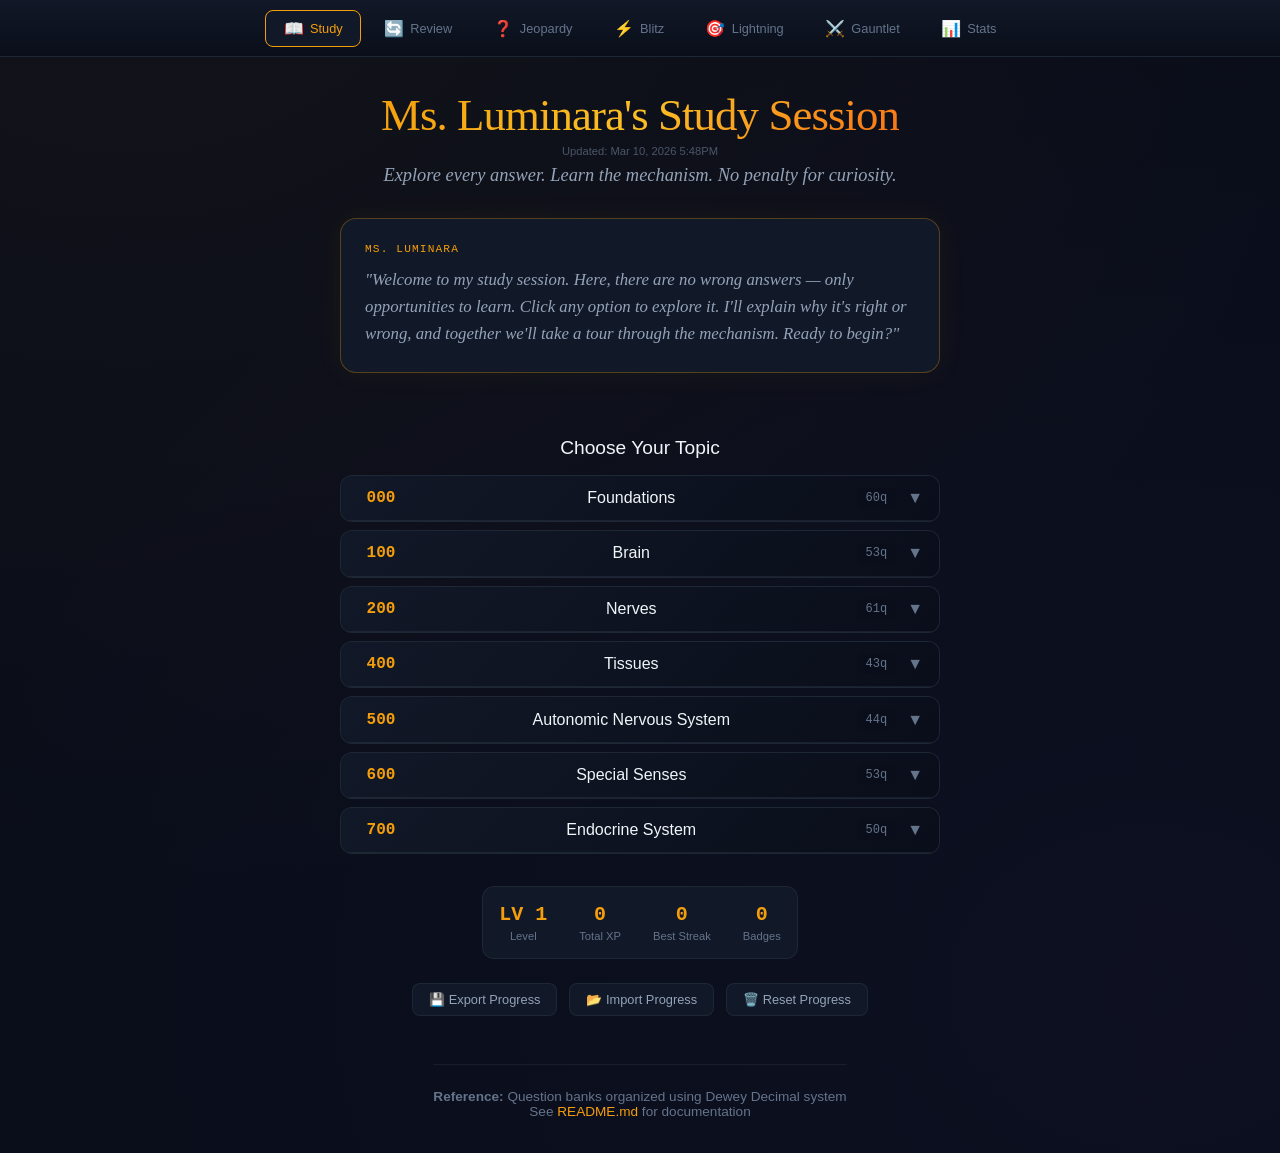
==== commit 24d2707c: "Update timestamp to 5:48PM 🤖 Generated with [Claude Code](https://claude.com/claude-code)  Co-Author" ====
--- a/index.html
+++ b/index.html
@@ -579,7 +579,7 @@
           <h1>Ms. Luminara's Study Session</h1>
         </div>
         <div class="header-toolbar">
-          <span class="last-updated">Updated: Mar 10, 2026 5:23PM</span>
+          <span class="last-updated">Updated: Mar 10, 2026 5:48PM</span>
         </div>
         <p class="subtitle">Explore every answer. Learn the mechanism. No penalty for curiosity.</p>
 
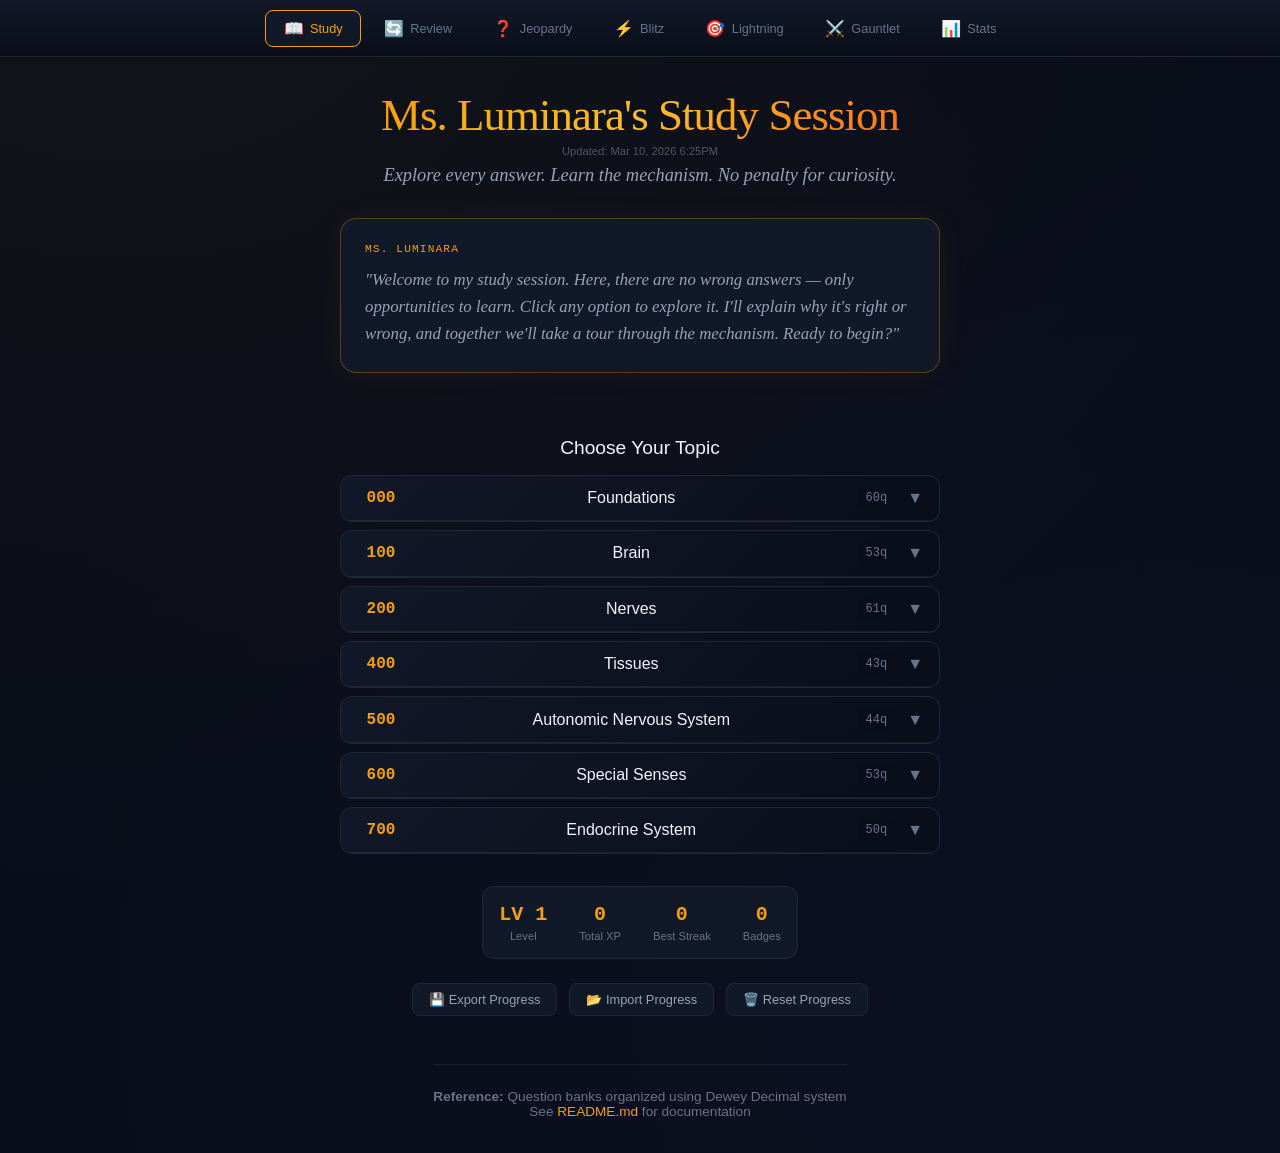
==== commit e2a7b73e: "Add RPG character bar and quick stats to mobile version Mobile-specific RPG HUD with: - Character ba" ====
--- a/index.html
+++ b/index.html
@@ -579,7 +579,7 @@
           <h1>Ms. Luminara's Study Session</h1>
         </div>
         <div class="header-toolbar">
-          <span class="last-updated">Updated: Mar 10, 2026 5:48PM</span>
+          <span class="last-updated">Updated: Mar 10, 2026 6:25PM</span>
         </div>
         <p class="subtitle">Explore every answer. Learn the mechanism. No penalty for curiosity.</p>
 
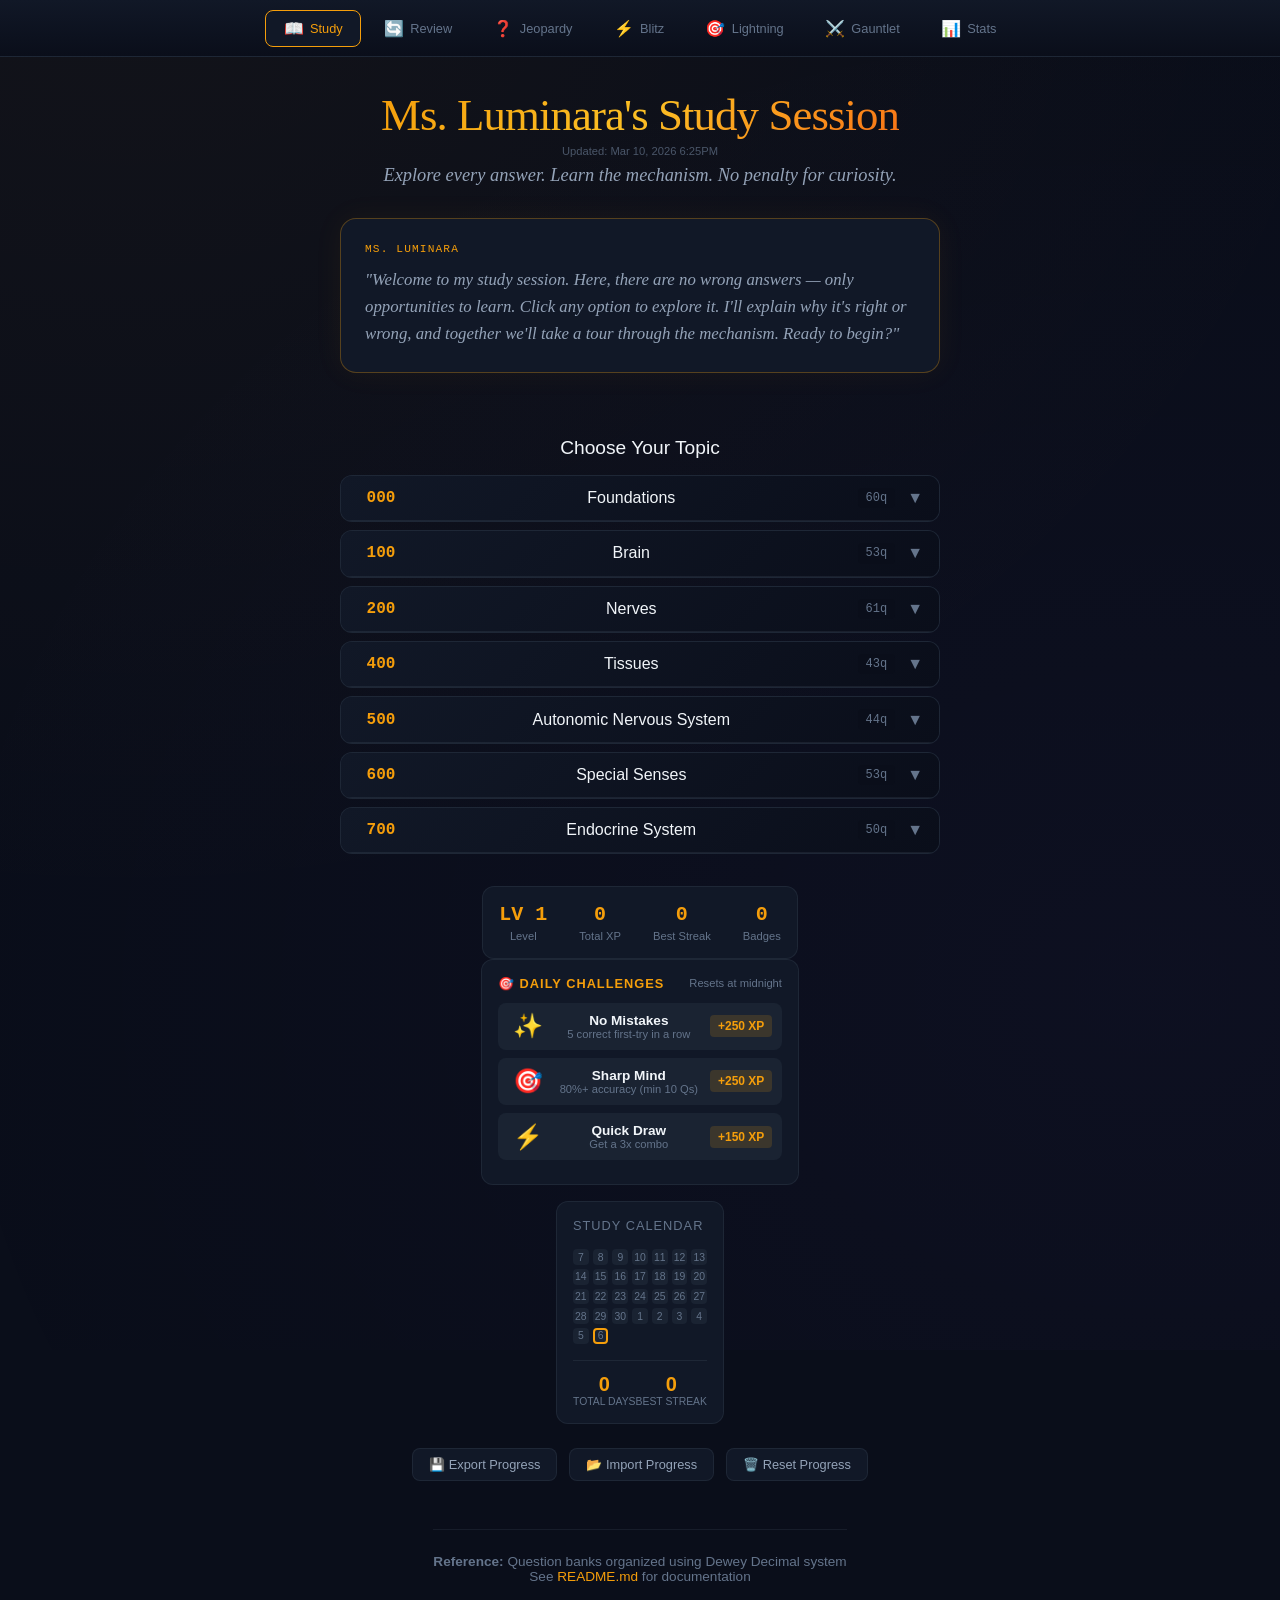
==== commit f868cbe8: "Add 7-pass gamification system with full UI integration Updated: 2026-03-13  Comprehensive gamificat" ====
--- a/index.html
+++ b/index.html
@@ -595,6 +595,12 @@
 
         <div id="landingStats" class="landing-stats"></div>
 
+        <!-- Daily Challenges Panel -->
+        <div id="dailyChallengesPanel"></div>
+
+        <!-- Study Calendar -->
+        <div id="studyCalendarPanel"></div>
+
         <div class="progress-controls">
           <button class="progress-btn" onclick="exportProgress()" title="Download your progress as a file">
             💾 Export Progress
@@ -783,7 +789,23 @@
   <!-- Stats Module -->
   <div class="module-container" id="module-stats">
     <div class="stats-container">
+      <!-- Seasonal Event Banner -->
+      <div id="statsSeasonalBanner"></div>
+
       <div class="stats-grid" id="statsGrid"></div>
+
+      <!-- Daily Challenges in Stats -->
+      <div id="statsDailyChallenges" style="margin-bottom: 1.5rem;"></div>
+
+      <!-- Study Calendar in Stats -->
+      <div id="statsStudyCalendar" style="margin-bottom: 1.5rem;"></div>
+
+      <!-- Milestones Progress -->
+      <div class="mastery-section" id="milestonesSection">
+        <div class="mastery-title">🏆 Milestones</div>
+        <div id="milestonesProgress"></div>
+      </div>
+
       <div class="mastery-section" id="masterySection">
         <div class="mastery-title">Category Mastery</div>
         <div id="masteryBars"></div>
@@ -1426,8 +1448,14 @@
       // ==================== STATS ====================
       renderStats() {
         const stats = typeof gamification !== 'undefined' && gamification ?
-          gamification.getStats() : { level: 1, totalXP: 0, currentStreak: 0, bestStreak: 0, totalAnswered: 0, accuracy: 0 };
-
+          gamification.getStats() : { level: 1, totalXP: 0, currentStreak: 0, bestStreak: 0, totalAnswered: 0, accuracy: 0, dayStreak: 0, totalStudyDays: 0 };
+
+        // Seasonal event banner
+        if (quiz && quiz.renderer && stats.seasonalEvent) {
+          quiz.renderer.renderSeasonalBanner(document.getElementById('statsSeasonalBanner'));
+        }
+
+        // Main stats grid with new gamification stats
         document.getElementById('statsGrid').innerHTML = `
           <div class="stat-card">
             <div class="stat-value">${stats.level}</div>
@@ -1439,13 +1467,21 @@
           </div>
           <div class="stat-card">
             <div class="stat-value">${stats.currentStreak}</div>
-            <div class="stat-label">Current Streak</div>
+            <div class="stat-label">Answer Streak</div>
           </div>
           <div class="stat-card">
             <div class="stat-value">${stats.bestStreak}</div>
             <div class="stat-label">Best Streak</div>
           </div>
           <div class="stat-card">
+            <div class="stat-value">${stats.dayStreak || 0}</div>
+            <div class="stat-label">🔥 Day Streak</div>
+          </div>
+          <div class="stat-card">
+            <div class="stat-value">${stats.totalStudyDays || 0}</div>
+            <div class="stat-label">Study Days</div>
+          </div>
+          <div class="stat-card">
             <div class="stat-value">${stats.totalAnswered}</div>
             <div class="stat-label">Answered</div>
           </div>
@@ -1455,7 +1491,33 @@
           </div>
         `;
 
-        // Category mastery
+        // Daily challenges panel
+        if (quiz && quiz.renderer) {
+          quiz.renderer.renderDailyChallenges(document.getElementById('statsDailyChallenges'));
+        }
+
+        // Study calendar
+        if (quiz && quiz.renderer) {
+          quiz.renderer.renderStudyCalendar(document.getElementById('statsStudyCalendar'));
+        }
+
+        // Milestones progress
+        if (gamification) {
+          const milestones = gamification.getMilestoneDefinitions();
+          const unlocked = persistence?.data?.milestones || [];
+          const milestonesHTML = milestones.slice(0, 8).map(m => {
+            const isUnlocked = unlocked.includes(m.id);
+            return `
+              <div class="mastery-row" style="opacity: ${isUnlocked ? '1' : '0.5'}">
+                <span class="mastery-label">${m.icon} ${m.name}</span>
+                <span class="mastery-pct" style="color: ${isUnlocked ? 'var(--correct)' : 'var(--text-dim)'}">${isUnlocked ? '✓' : `+${m.reward} XP`}</span>
+              </div>
+            `;
+          }).join('');
+          document.getElementById('milestonesProgress').innerHTML = milestonesHTML || '<p style="color:var(--text-dim)">No milestones yet</p>';
+        }
+
+        // Category mastery with tier badges
         const categories = {};
         this.questions.forEach(q => {
           if (!categories[q._category]) categories[q._category] = { total: 0, reviewed: 0 };
@@ -1465,9 +1527,10 @@
 
         document.getElementById('masteryBars').innerHTML = Object.entries(categories).map(([cat, data]) => {
           const pct = data.total > 0 ? Math.round((data.reviewed / data.total) * 100) : 0;
+          const tierBadge = quiz && quiz.renderer ? quiz.renderer.renderMasteryTierBadge(pct) : '';
           return `
             <div class="mastery-row">
-              <span class="mastery-label">${cat}</span>
+              <span class="mastery-label">${cat} ${tierBadge}</span>
               <div class="mastery-bar"><div class="mastery-fill" style="width:${pct}%"></div></div>
               <span class="mastery-pct">${pct}%</span>
             </div>
--- a/000-core/000.0-styles.css
+++ b/000-core/000.0-styles.css
@@ -5239,6 +5239,566 @@
 }
 
 /* ═══════════════════════════════════════════════════════════════
+   GAMIFICATION ENHANCEMENTS (7 PASSES)
+   ═══════════════════════════════════════════════════════════════ */
+
+/* PASS 1: Daily Challenges */
+.daily-challenges {
+  background: var(--bg-card);
+  border: 1px solid var(--border);
+  border-radius: 12px;
+  padding: 1rem;
+  margin-bottom: 1rem;
+}
+
+.daily-challenges-header {
+  display: flex;
+  justify-content: space-between;
+  align-items: center;
+  margin-bottom: 0.75rem;
+}
+
+.daily-challenges-title {
+  font-size: 0.8rem;
+  font-weight: 600;
+  text-transform: uppercase;
+  letter-spacing: 1px;
+  color: var(--glow-warm);
+}
+
+.daily-challenges-timer {
+  font-size: 0.7rem;
+  color: var(--text-dim);
+}
+
+.daily-challenge {
+  display: flex;
+  align-items: center;
+  gap: 0.75rem;
+  padding: 0.6rem;
+  background: var(--bg-card-hover);
+  border-radius: 8px;
+  margin-bottom: 0.5rem;
+  transition: all 0.2s;
+}
+
+.daily-challenge.completed {
+  background: var(--correct-soft);
+  border: 1px solid var(--correct);
+}
+
+.daily-challenge-icon {
+  font-size: 1.5rem;
+  min-width: 40px;
+  text-align: center;
+}
+
+.daily-challenge-info {
+  flex: 1;
+}
+
+.daily-challenge-name {
+  font-size: 0.85rem;
+  font-weight: 600;
+  color: var(--text-primary);
+}
+
+.daily-challenge-desc {
+  font-size: 0.7rem;
+  color: var(--text-dim);
+}
+
+.daily-challenge-reward {
+  font-size: 0.75rem;
+  font-weight: 600;
+  color: var(--glow-warm);
+  padding: 0.25rem 0.5rem;
+  background: rgba(245, 158, 11, 0.15);
+  border-radius: 4px;
+}
+
+.daily-challenge.completed .daily-challenge-reward {
+  color: var(--correct);
+  background: rgba(52, 211, 153, 0.2);
+}
+
+.daily-bonus-banner {
+  display: flex;
+  align-items: center;
+  justify-content: center;
+  gap: 0.5rem;
+  padding: 0.75rem;
+  background: linear-gradient(135deg, var(--glow-warm) 0%, #f59e0b 100%);
+  border-radius: 8px;
+  color: #000;
+  font-weight: 600;
+  margin-top: 0.75rem;
+}
+
+.daily-bonus-banner.claimed {
+  background: linear-gradient(135deg, var(--correct) 0%, #34d399 100%);
+}
+
+/* PASS 2: Combo System */
+.combo-indicator {
+  position: fixed;
+  top: 80px;
+  right: 20px;
+  background: linear-gradient(135deg, #ef4444 0%, #f97316 100%);
+  color: white;
+  padding: 0.5rem 1rem;
+  border-radius: 30px;
+  font-weight: 700;
+  font-size: 1.1rem;
+  z-index: 150;
+  animation: comboPulse 0.5s ease infinite;
+  box-shadow: 0 4px 20px rgba(239, 68, 68, 0.4);
+  display: none;
+}
+
+.combo-indicator.active {
+  display: flex;
+  align-items: center;
+  gap: 0.5rem;
+}
+
+.combo-indicator .combo-timer {
+  width: 30px;
+  height: 4px;
+  background: rgba(255, 255, 255, 0.3);
+  border-radius: 2px;
+  overflow: hidden;
+}
+
+.combo-indicator .combo-timer-fill {
+  height: 100%;
+  background: white;
+  transition: width 0.1s linear;
+}
+
+@keyframes comboPulse {
+  0%, 100% { transform: scale(1); }
+  50% { transform: scale(1.05); }
+}
+
+.combo-popup {
+  position: fixed;
+  top: 50%;
+  left: 50%;
+  transform: translate(-50%, -50%);
+  font-size: 3rem;
+  font-weight: 900;
+  color: #fff;
+  text-shadow: 0 0 30px rgba(239, 68, 68, 0.8), 0 0 60px rgba(249, 115, 22, 0.6);
+  z-index: 200;
+  pointer-events: none;
+  animation: comboExplode 1s ease forwards;
+}
+
+@keyframes comboExplode {
+  0% { opacity: 0; transform: translate(-50%, -50%) scale(0.5); }
+  30% { opacity: 1; transform: translate(-50%, -50%) scale(1.3); }
+  100% { opacity: 0; transform: translate(-50%, -70%) scale(1); }
+}
+
+/* PASS 3: Milestone Celebrations */
+.milestone-popup {
+  position: fixed;
+  top: 50%;
+  left: 50%;
+  transform: translate(-50%, -50%);
+  background: var(--bg-card);
+  border: 2px solid var(--glow-warm);
+  border-radius: 16px;
+  padding: 2rem;
+  text-align: center;
+  z-index: 250;
+  animation: milestoneAppear 0.5s ease;
+  box-shadow: 0 20px 60px rgba(0, 0, 0, 0.5);
+  max-width: 350px;
+}
+
+.milestone-popup .milestone-icon {
+  font-size: 4rem;
+  margin-bottom: 1rem;
+  animation: milestoneBounce 1s ease infinite;
+}
+
+@keyframes milestoneBounce {
+  0%, 100% { transform: translateY(0); }
+  50% { transform: translateY(-10px); }
+}
+
+.milestone-popup .milestone-name {
+  font-size: 1.5rem;
+  font-weight: 700;
+  color: var(--glow-warm);
+  margin-bottom: 0.5rem;
+}
+
+.milestone-popup .milestone-reward {
+  font-size: 1.25rem;
+  color: var(--correct);
+  margin-bottom: 1rem;
+}
+
+.milestone-popup .milestone-dismiss {
+  padding: 0.75rem 1.5rem;
+  background: var(--glow-warm);
+  border: none;
+  border-radius: 8px;
+  color: #000;
+  font-weight: 600;
+  cursor: pointer;
+  transition: transform 0.15s;
+}
+
+.milestone-popup .milestone-dismiss:hover {
+  transform: scale(1.05);
+}
+
+@keyframes milestoneAppear {
+  0% { opacity: 0; transform: translate(-50%, -50%) scale(0.8); }
+  100% { opacity: 1; transform: translate(-50%, -50%) scale(1); }
+}
+
+/* Confetti effect */
+.confetti-container {
+  position: fixed;
+  top: 0;
+  left: 0;
+  right: 0;
+  bottom: 0;
+  pointer-events: none;
+  z-index: 300;
+  overflow: hidden;
+}
+
+.confetti {
+  position: absolute;
+  width: 10px;
+  height: 10px;
+  animation: confettiFall 3s linear forwards;
+}
+
+@keyframes confettiFall {
+  0% { transform: translateY(-20px) rotate(0deg); opacity: 1; }
+  100% { transform: translateY(100vh) rotate(720deg); opacity: 0; }
+}
+
+/* PASS 4: Study Calendar */
+.study-calendar {
+  background: var(--bg-card);
+  border: 1px solid var(--border);
+  border-radius: 12px;
+  padding: 1rem;
+}
+
+.calendar-header {
+  display: flex;
+  justify-content: space-between;
+  align-items: center;
+  margin-bottom: 1rem;
+}
+
+.calendar-title {
+  font-size: 0.8rem;
+  text-transform: uppercase;
+  letter-spacing: 1px;
+  color: var(--text-dim);
+}
+
+.day-streak-badge {
+  display: flex;
+  align-items: center;
+  gap: 0.3rem;
+  padding: 0.3rem 0.6rem;
+  background: linear-gradient(135deg, #f97316 0%, #ef4444 100%);
+  border-radius: 20px;
+  font-size: 0.75rem;
+  font-weight: 600;
+  color: white;
+}
+
+.calendar-grid {
+  display: grid;
+  grid-template-columns: repeat(7, 1fr);
+  gap: 4px;
+}
+
+.calendar-day {
+  aspect-ratio: 1;
+  display: flex;
+  align-items: center;
+  justify-content: center;
+  font-size: 0.65rem;
+  color: var(--text-dim);
+  background: var(--bg-card-hover);
+  border-radius: 4px;
+}
+
+.calendar-day.studied {
+  background: var(--correct);
+  color: white;
+}
+
+.calendar-day.today {
+  border: 2px solid var(--glow-warm);
+}
+
+.calendar-day.today.studied {
+  background: linear-gradient(135deg, var(--correct) 0%, var(--glow-warm) 100%);
+}
+
+.calendar-stats {
+  display: flex;
+  justify-content: space-around;
+  margin-top: 1rem;
+  padding-top: 0.75rem;
+  border-top: 1px solid var(--border);
+}
+
+.calendar-stat {
+  text-align: center;
+}
+
+.calendar-stat-value {
+  font-size: 1.25rem;
+  font-weight: 700;
+  color: var(--glow-warm);
+}
+
+.calendar-stat-label {
+  font-size: 0.65rem;
+  color: var(--text-dim);
+  text-transform: uppercase;
+}
+
+/* PASS 5: Mastery Tiers */
+.mastery-tier-badge {
+  display: inline-flex;
+  align-items: center;
+  gap: 0.3rem;
+  padding: 0.2rem 0.5rem;
+  border-radius: 4px;
+  font-size: 0.7rem;
+  font-weight: 600;
+}
+
+.mastery-tier-badge.diamond {
+  background: linear-gradient(135deg, #b9f2ff 0%, #89e0f2 100%);
+  color: #0d4f5f;
+  box-shadow: 0 0 10px rgba(185, 242, 255, 0.5);
+}
+
+.mastery-tier-badge.platinum {
+  background: linear-gradient(135deg, #e5e4e2 0%, #c4c3c0 100%);
+  color: #3d3d3d;
+}
+
+.mastery-tier-badge.gold {
+  background: linear-gradient(135deg, #ffd700 0%, #ffb700 100%);
+  color: #5a4800;
+  box-shadow: 0 0 10px rgba(255, 215, 0, 0.4);
+}
+
+.mastery-tier-badge.silver {
+  background: linear-gradient(135deg, #c0c0c0 0%, #a0a0a0 100%);
+  color: #404040;
+}
+
+.mastery-tier-badge.bronze {
+  background: linear-gradient(135deg, #cd7f32 0%, #b87333 100%);
+  color: #fff;
+}
+
+.mastery-tier-badge.unranked {
+  background: var(--bg-card-hover);
+  color: var(--text-dim);
+}
+
+.tier-progress-bar {
+  height: 6px;
+  background: rgba(0, 0, 0, 0.2);
+  border-radius: 3px;
+  overflow: hidden;
+  margin-top: 0.25rem;
+}
+
+.tier-progress-fill {
+  height: 100%;
+  border-radius: 3px;
+  transition: width 0.3s ease;
+}
+
+.tier-progress-fill.diamond { background: linear-gradient(90deg, #89e0f2, #b9f2ff); }
+.tier-progress-fill.platinum { background: linear-gradient(90deg, #a0a0a0, #e5e4e2); }
+.tier-progress-fill.gold { background: linear-gradient(90deg, #ffb700, #ffd700); }
+.tier-progress-fill.silver { background: linear-gradient(90deg, #808080, #c0c0c0); }
+.tier-progress-fill.bronze { background: linear-gradient(90deg, #8b4513, #cd7f32); }
+
+/* PASS 7: Seasonal Events */
+.seasonal-banner {
+  background: linear-gradient(135deg, var(--glow-warm) 0%, #f59e0b 100%);
+  border-radius: 12px;
+  padding: 0.75rem 1rem;
+  margin-bottom: 1rem;
+  display: flex;
+  align-items: center;
+  justify-content: space-between;
+  color: #000;
+  animation: seasonalGlow 2s ease infinite;
+}
+
+@keyframes seasonalGlow {
+  0%, 100% { box-shadow: 0 0 20px rgba(245, 158, 11, 0.3); }
+  50% { box-shadow: 0 0 30px rgba(245, 158, 11, 0.6); }
+}
+
+.seasonal-banner .event-info {
+  display: flex;
+  align-items: center;
+  gap: 0.5rem;
+}
+
+.seasonal-banner .event-icon {
+  font-size: 1.5rem;
+}
+
+.seasonal-banner .event-name {
+  font-weight: 700;
+  font-size: 0.9rem;
+}
+
+.seasonal-banner .event-desc {
+  font-size: 0.75rem;
+  opacity: 0.8;
+}
+
+.seasonal-banner .event-bonus {
+  background: rgba(0, 0, 0, 0.2);
+  padding: 0.3rem 0.75rem;
+  border-radius: 20px;
+  font-weight: 700;
+  font-size: 0.85rem;
+}
+
+/* Seasonal theme variations */
+.seasonal-banner.winter {
+  background: linear-gradient(135deg, #60a5fa 0%, #93c5fd 100%);
+}
+
+.seasonal-banner.spooky {
+  background: linear-gradient(135deg, #f97316 0%, #a855f7 100%);
+}
+
+.seasonal-banner.hearts {
+  background: linear-gradient(135deg, #f472b6 0%, #ec4899 100%);
+}
+
+.seasonal-banner.flowers {
+  background: linear-gradient(135deg, #f472b6 0%, #a3e635 100%);
+}
+
+/* XP Breakdown popup */
+.xp-breakdown {
+  position: fixed;
+  top: 50%;
+  right: 20px;
+  transform: translateY(-50%);
+  background: var(--bg-card);
+  border: 1px solid var(--glow-warm);
+  border-radius: 12px;
+  padding: 1rem;
+  min-width: 200px;
+  z-index: 150;
+  animation: xpBreakdownSlide 0.3s ease;
+}
+
+@keyframes xpBreakdownSlide {
+  0% { opacity: 0; transform: translateY(-50%) translateX(50px); }
+  100% { opacity: 1; transform: translateY(-50%) translateX(0); }
+}
+
+.xp-breakdown-title {
+  font-size: 0.8rem;
+  text-transform: uppercase;
+  letter-spacing: 1px;
+  color: var(--glow-warm);
+  margin-bottom: 0.5rem;
+}
+
+.xp-breakdown-row {
+  display: flex;
+  justify-content: space-between;
+  padding: 0.25rem 0;
+  font-size: 0.85rem;
+}
+
+.xp-breakdown-row .label {
+  color: var(--text-dim);
+}
+
+.xp-breakdown-row .value {
+  color: var(--correct);
+  font-weight: 600;
+}
+
+.xp-breakdown-row.lucky {
+  color: var(--glow-warm);
+  font-weight: 700;
+}
+
+.xp-breakdown-total {
+  display: flex;
+  justify-content: space-between;
+  padding-top: 0.5rem;
+  margin-top: 0.5rem;
+  border-top: 1px solid var(--border);
+  font-weight: 700;
+  font-size: 1rem;
+}
+
+.xp-breakdown-total .value {
+  color: var(--glow-warm);
+}
+
+/* Achievement notification variants */
+.achievement-notification.daily-challenge-complete {
+  border-color: var(--glow-warm);
+  box-shadow: 0 0 40px rgba(245, 158, 11, 0.4);
+}
+
+.achievement-notification.daily-challenge-complete .title {
+  color: var(--glow-warm);
+}
+
+.achievement-notification.daily-challenge-complete .reward,
+.achievement-notification .reward {
+  color: var(--correct);
+  font-weight: 600;
+  font-size: 0.9rem;
+}
+
+.achievement-notification.tier-up {
+  border-color: var(--correct);
+  box-shadow: 0 0 40px rgba(52, 211, 153, 0.4);
+}
+
+.achievement-notification.tier-up .title {
+  color: var(--correct);
+}
+
+.achievement-notification.day-streak {
+  border-color: #f97316;
+  box-shadow: 0 0 40px rgba(249, 115, 22, 0.4);
+}
+
+.achievement-notification.day-streak .title {
+  color: #f97316;
+}
+
+/* ═══════════════════════════════════════════════════════════════
    RESPONSIVE GAUNTLET
    ═══════════════════════════════════════════════════════════════ */
 
